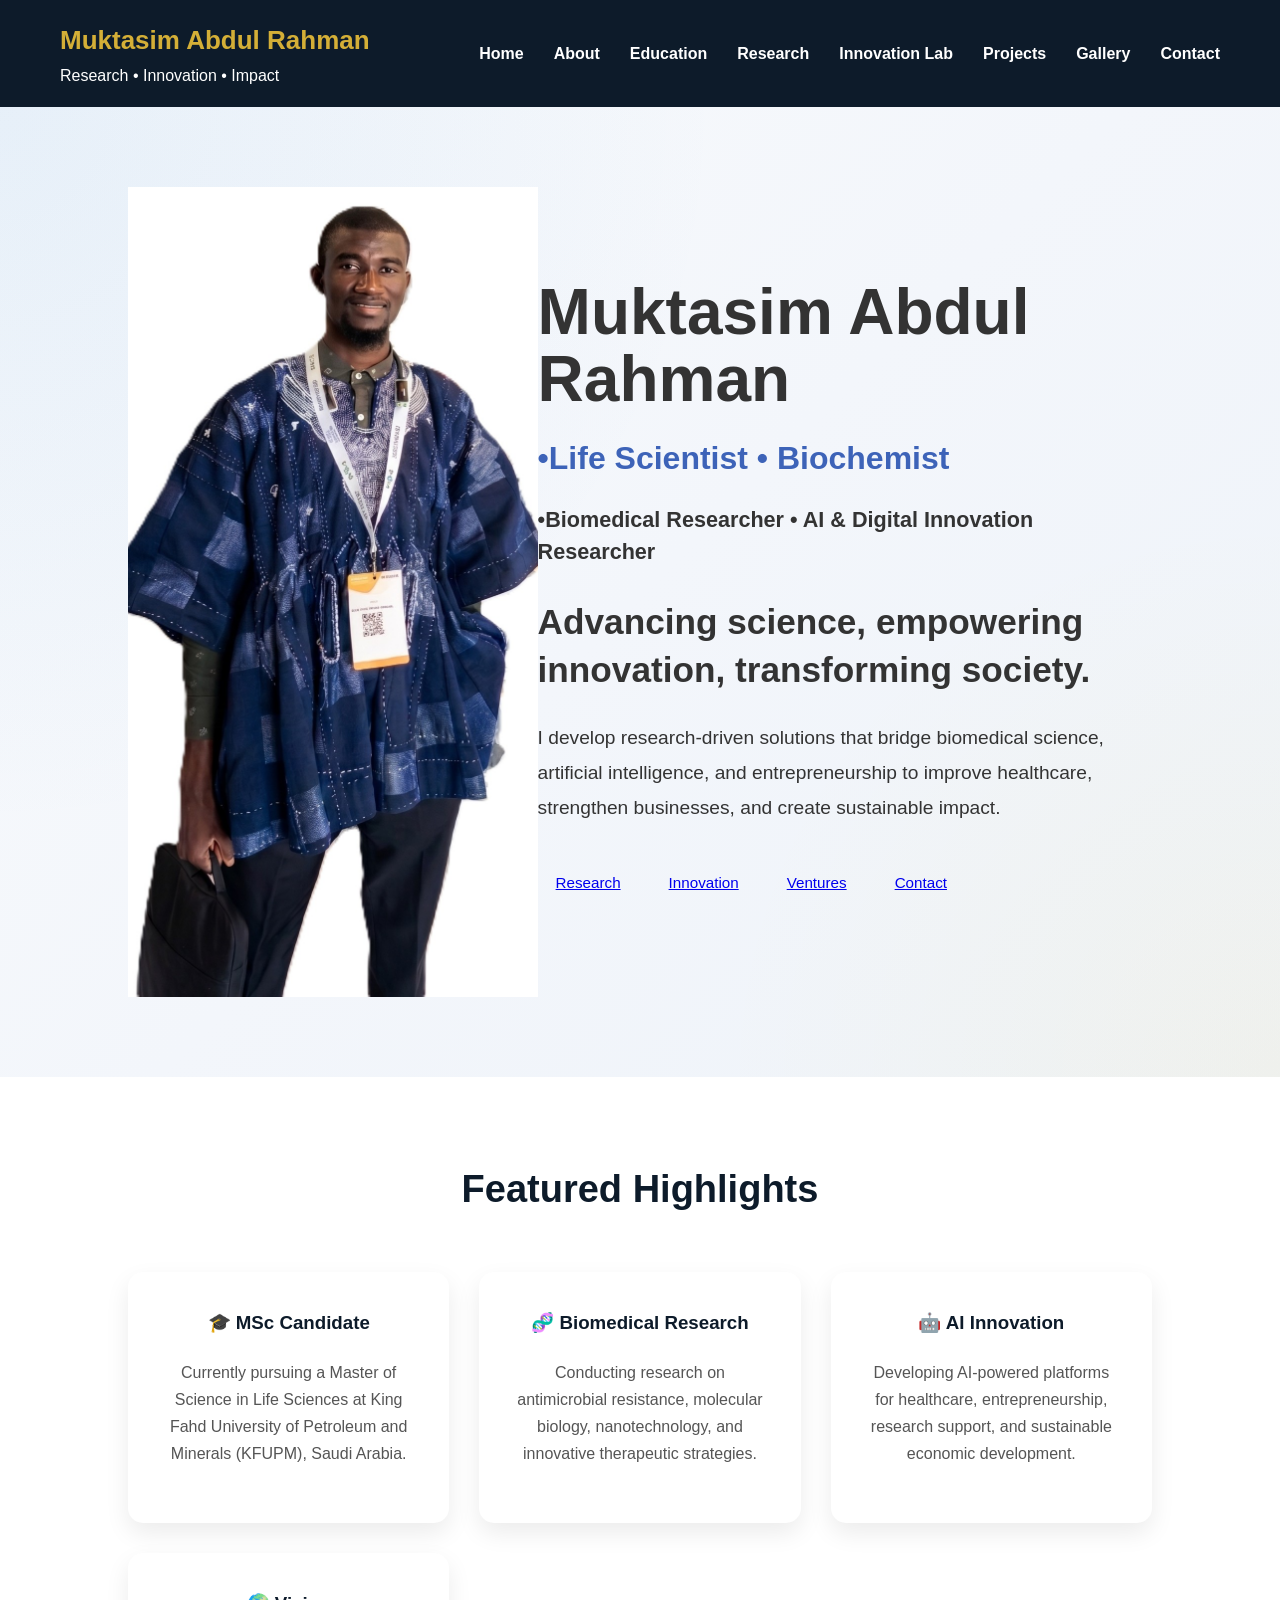
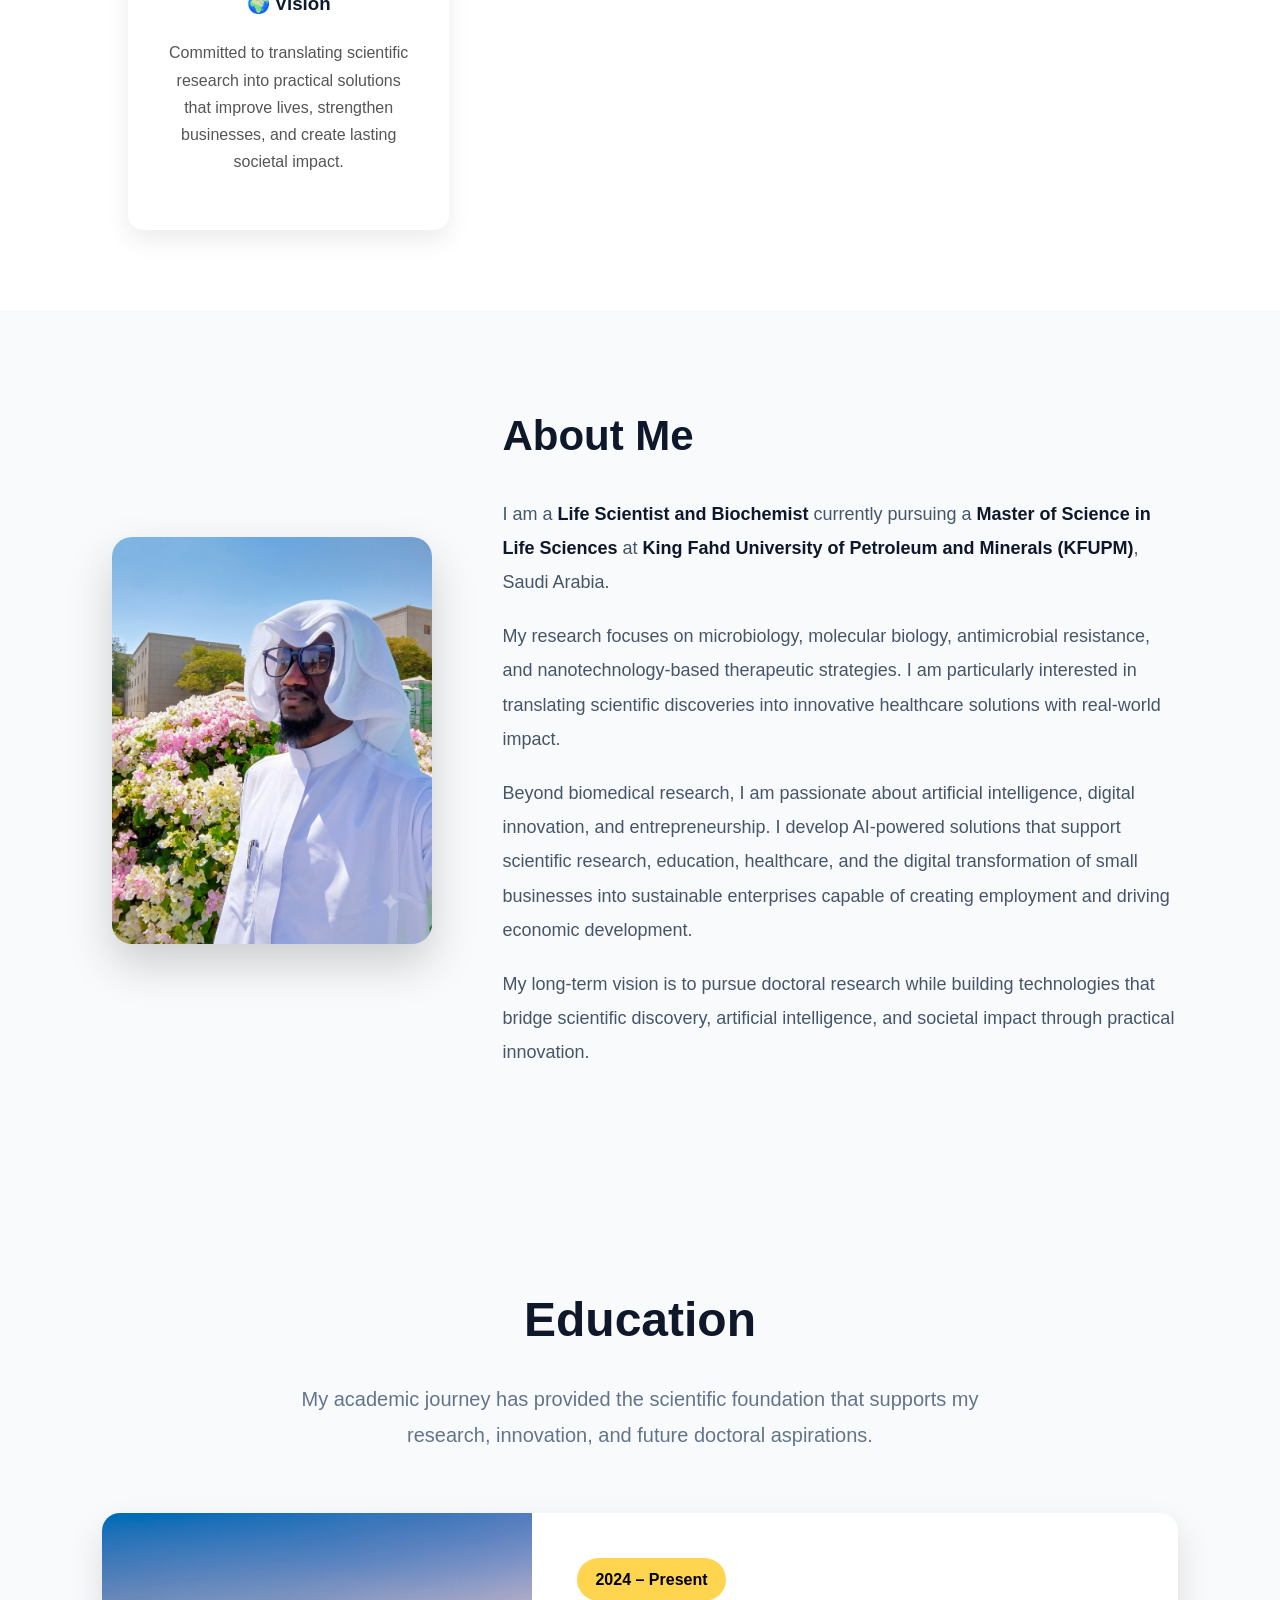
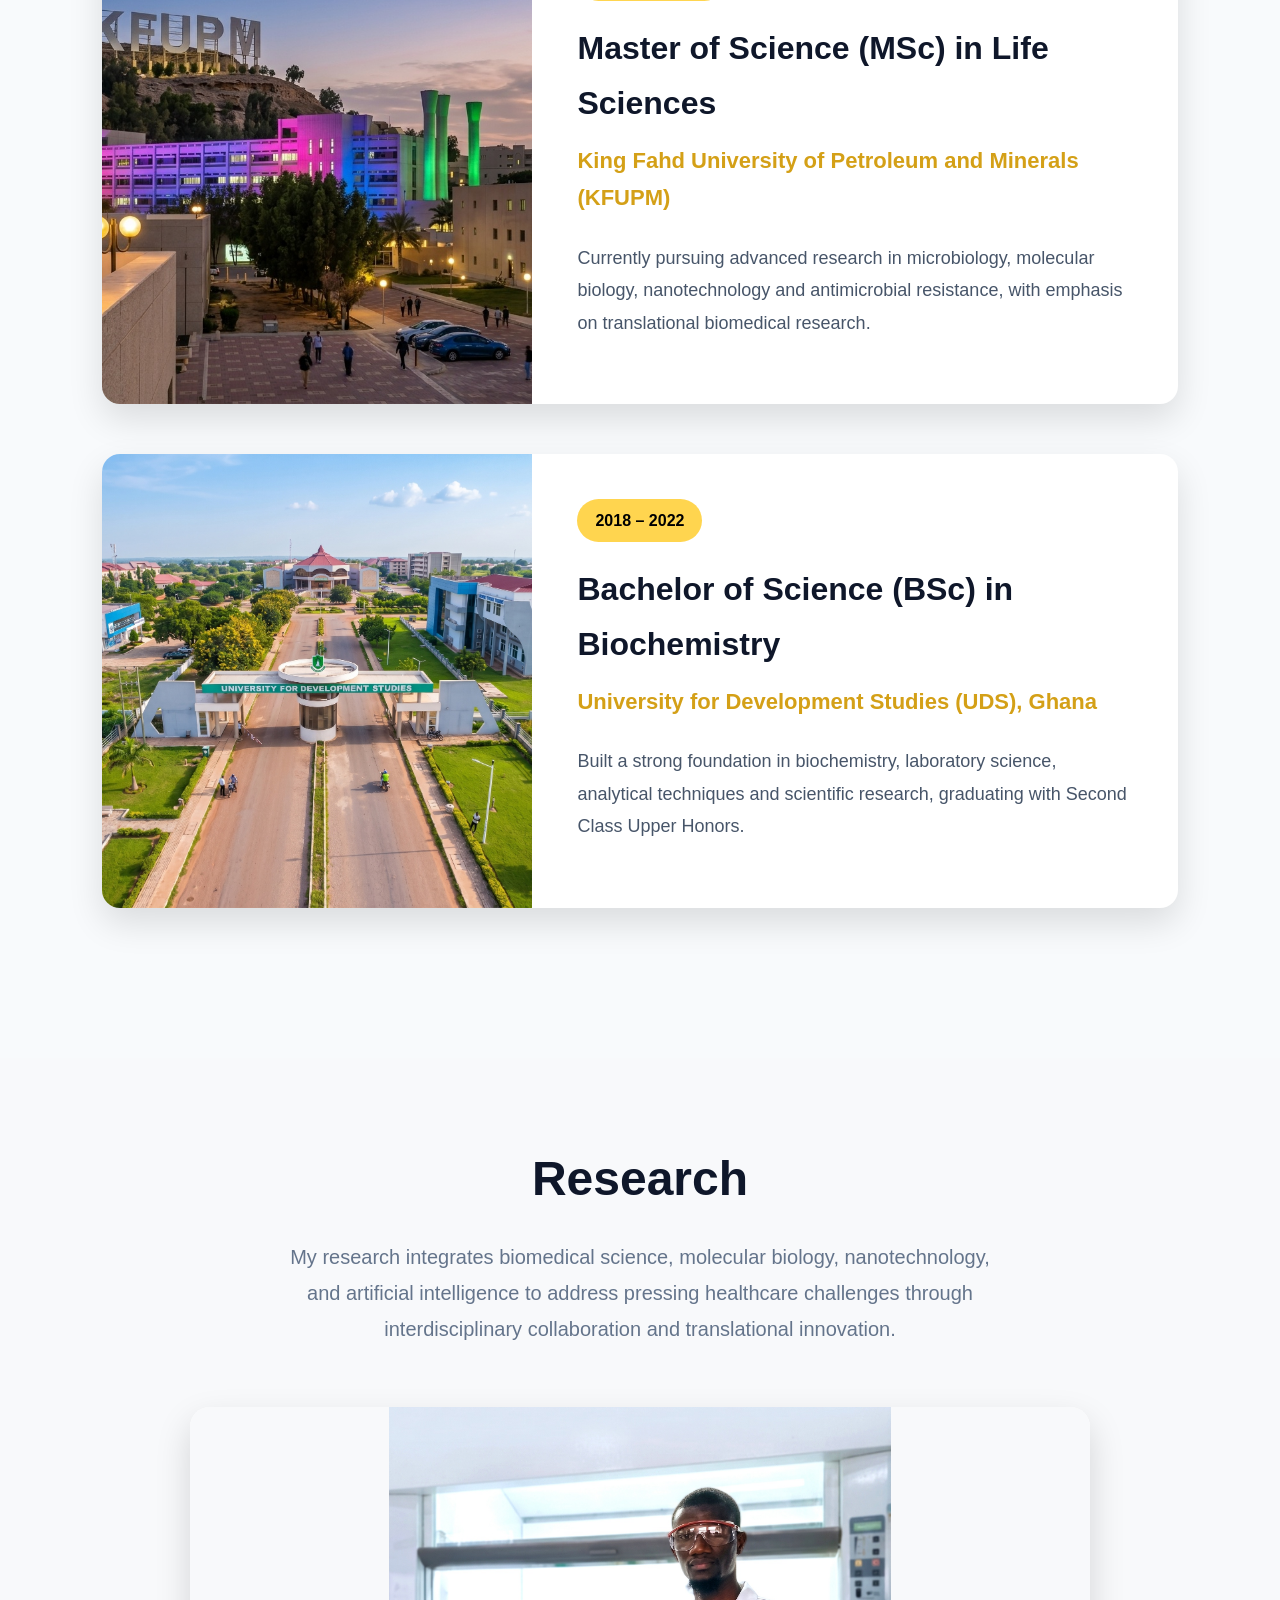
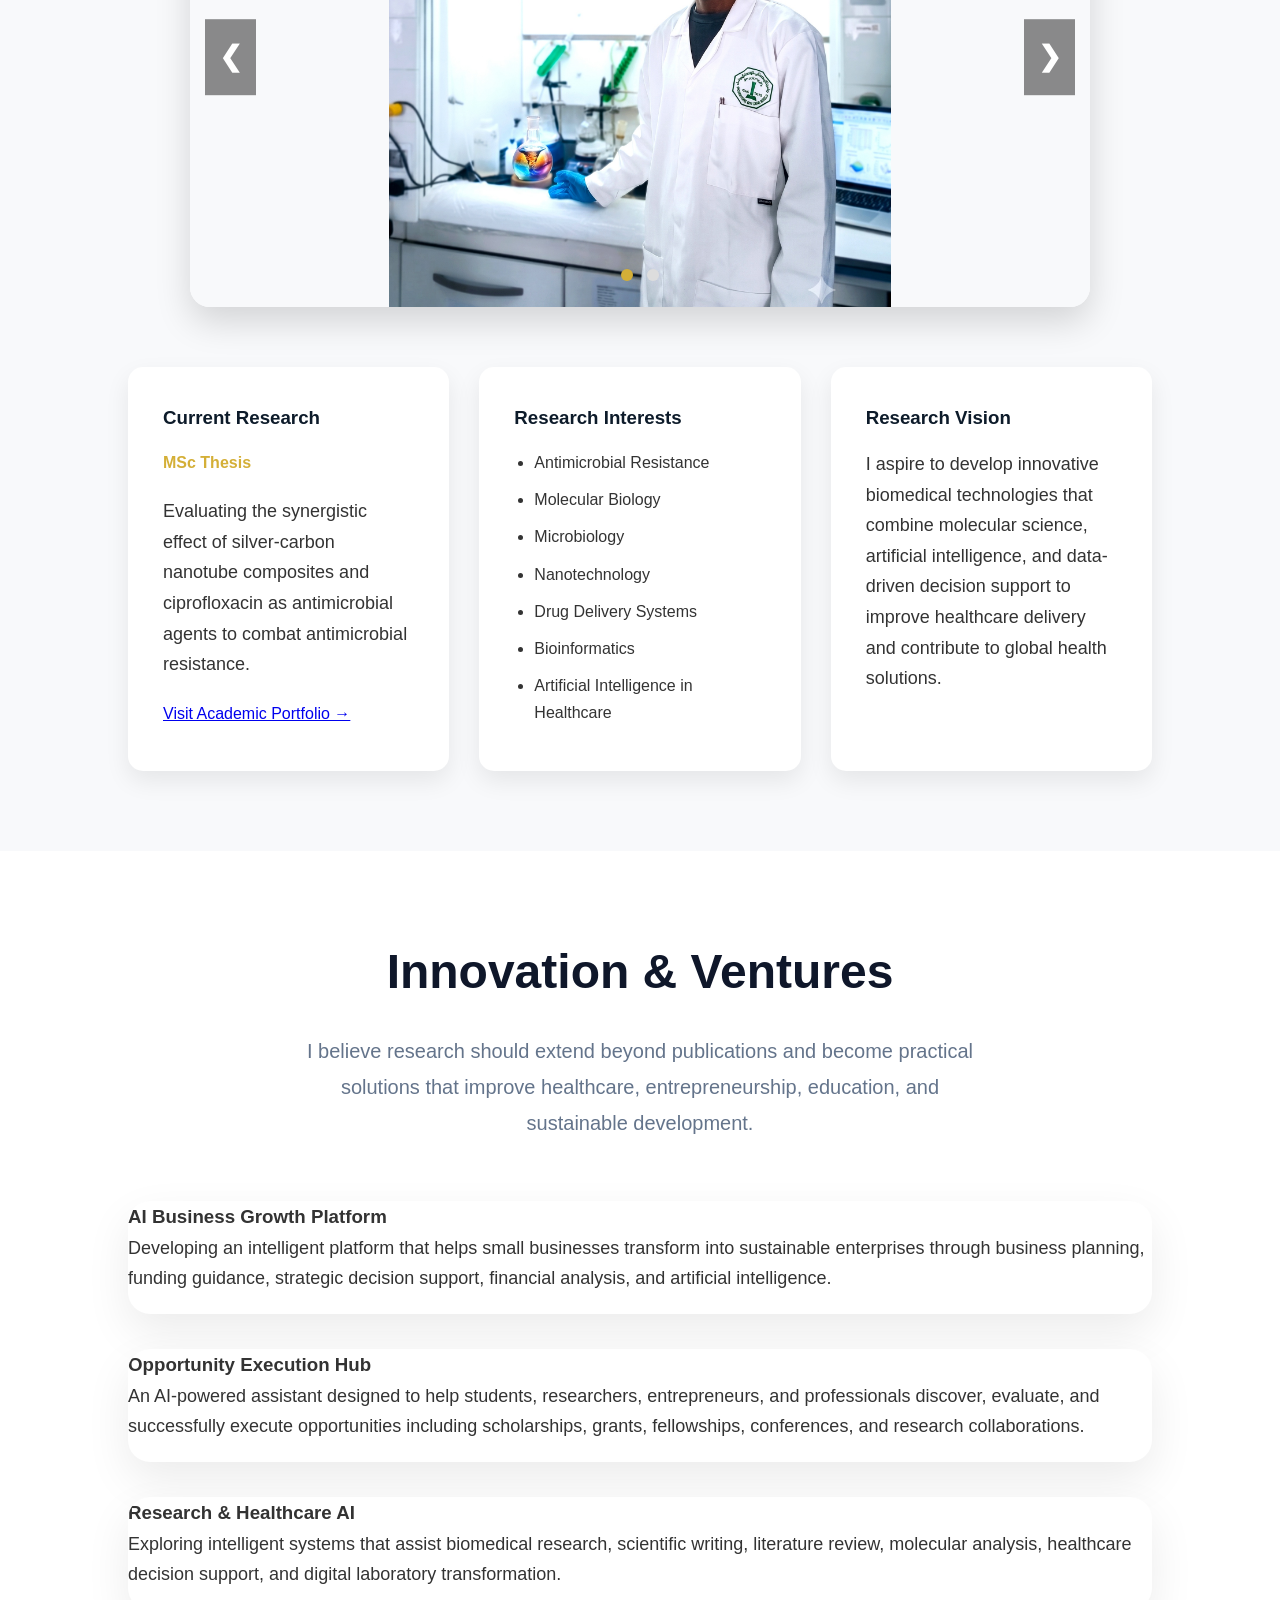
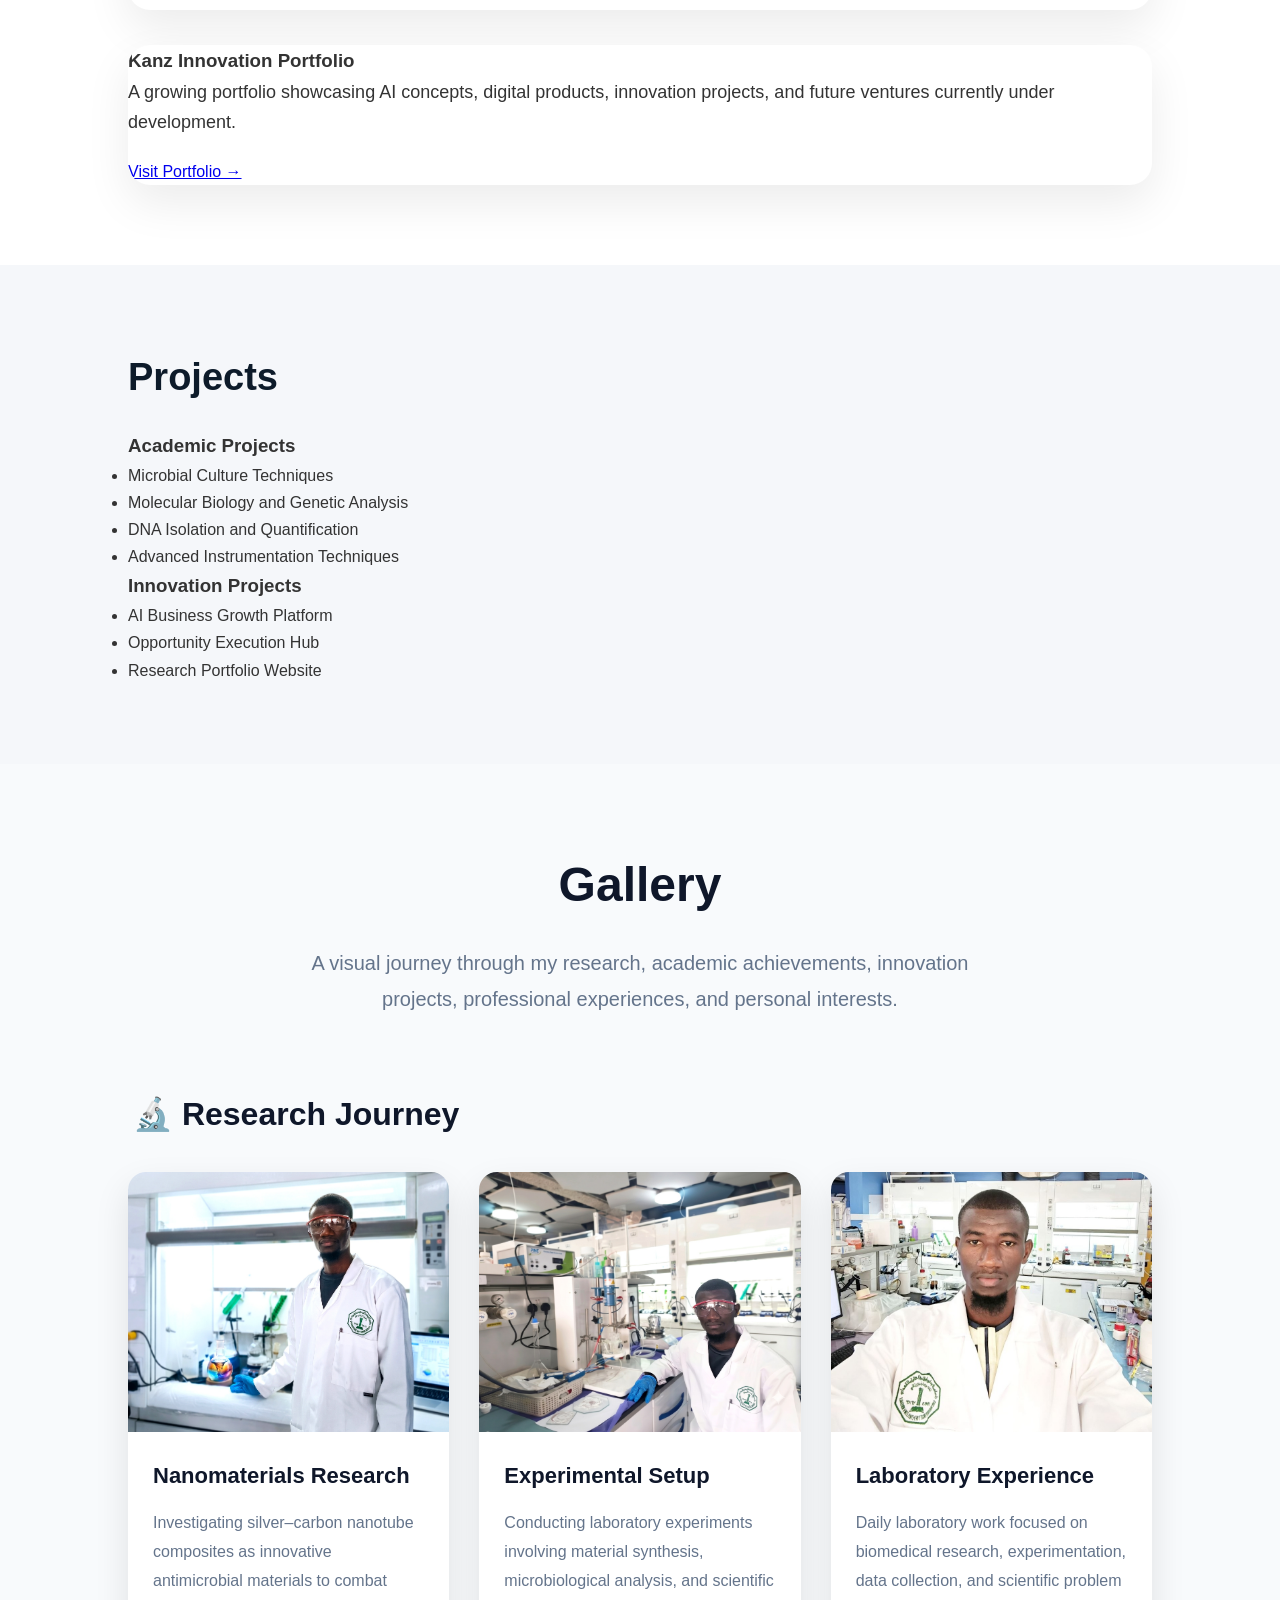
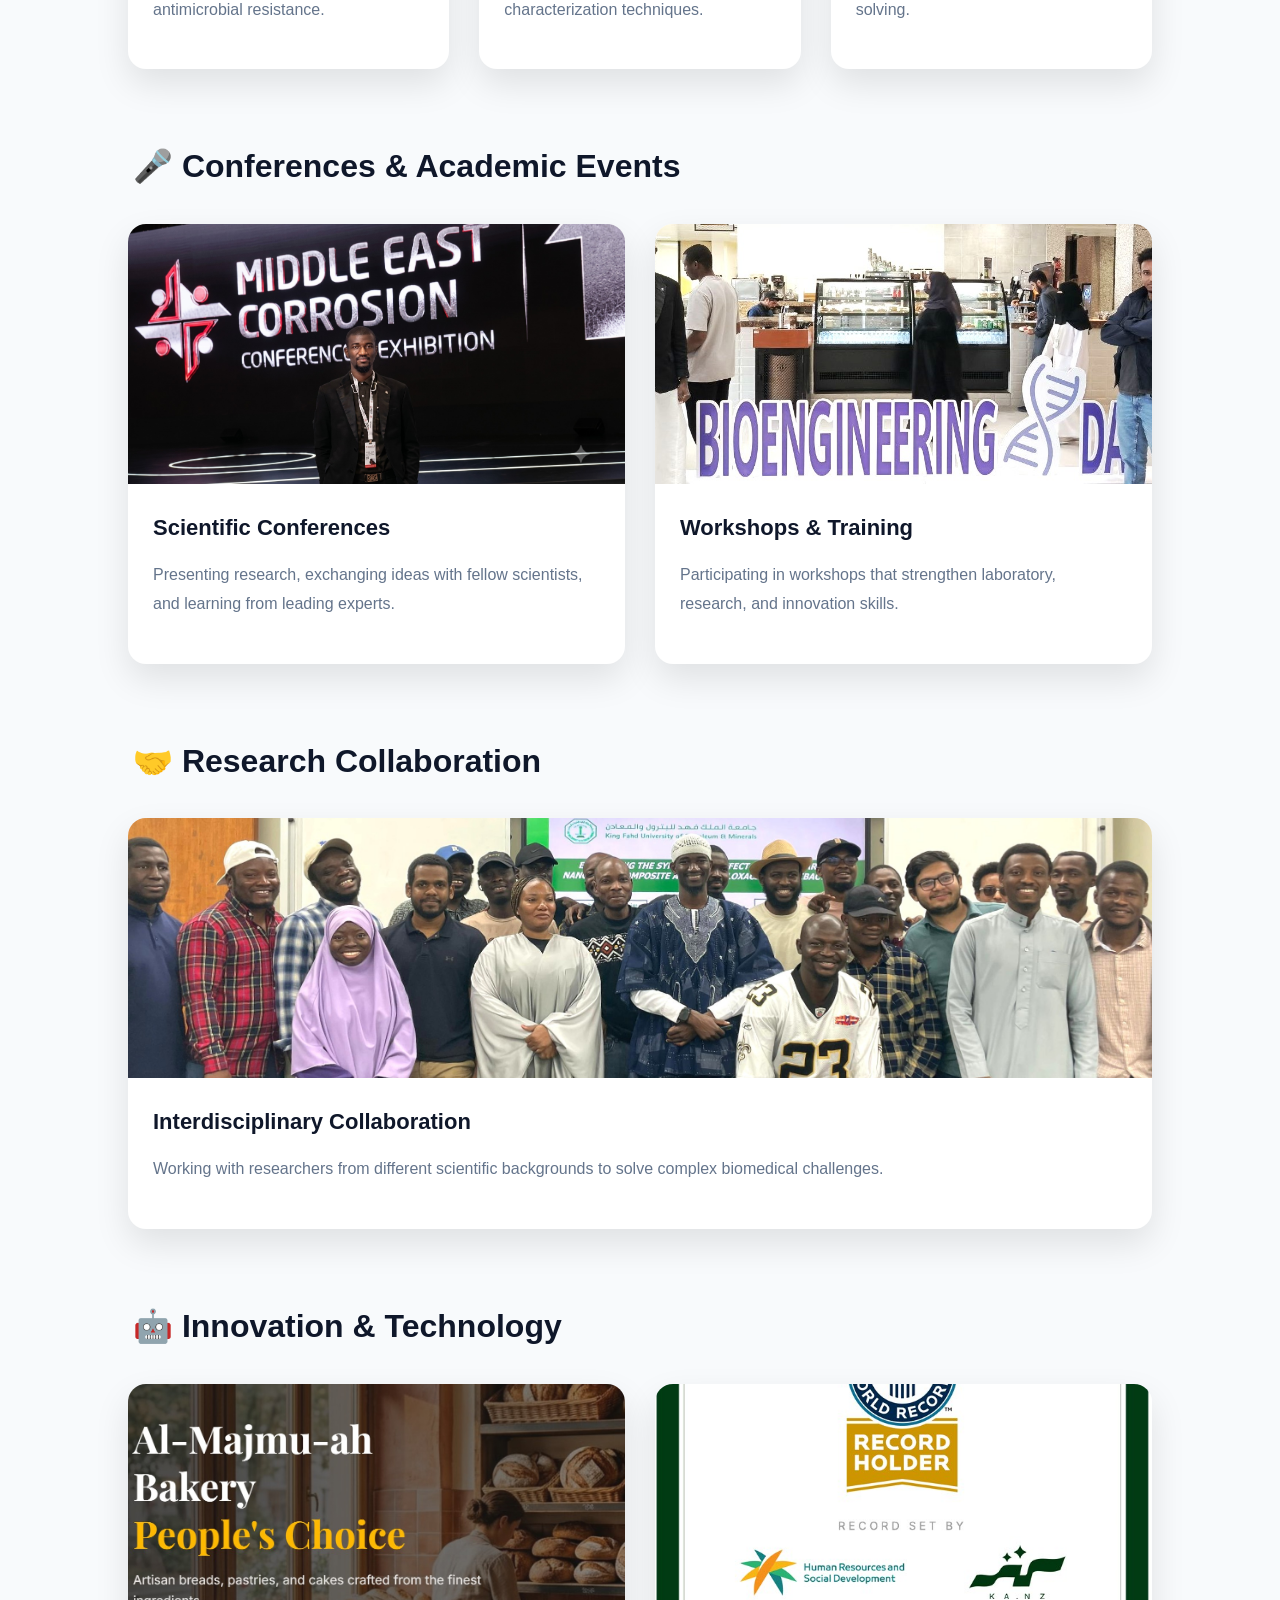
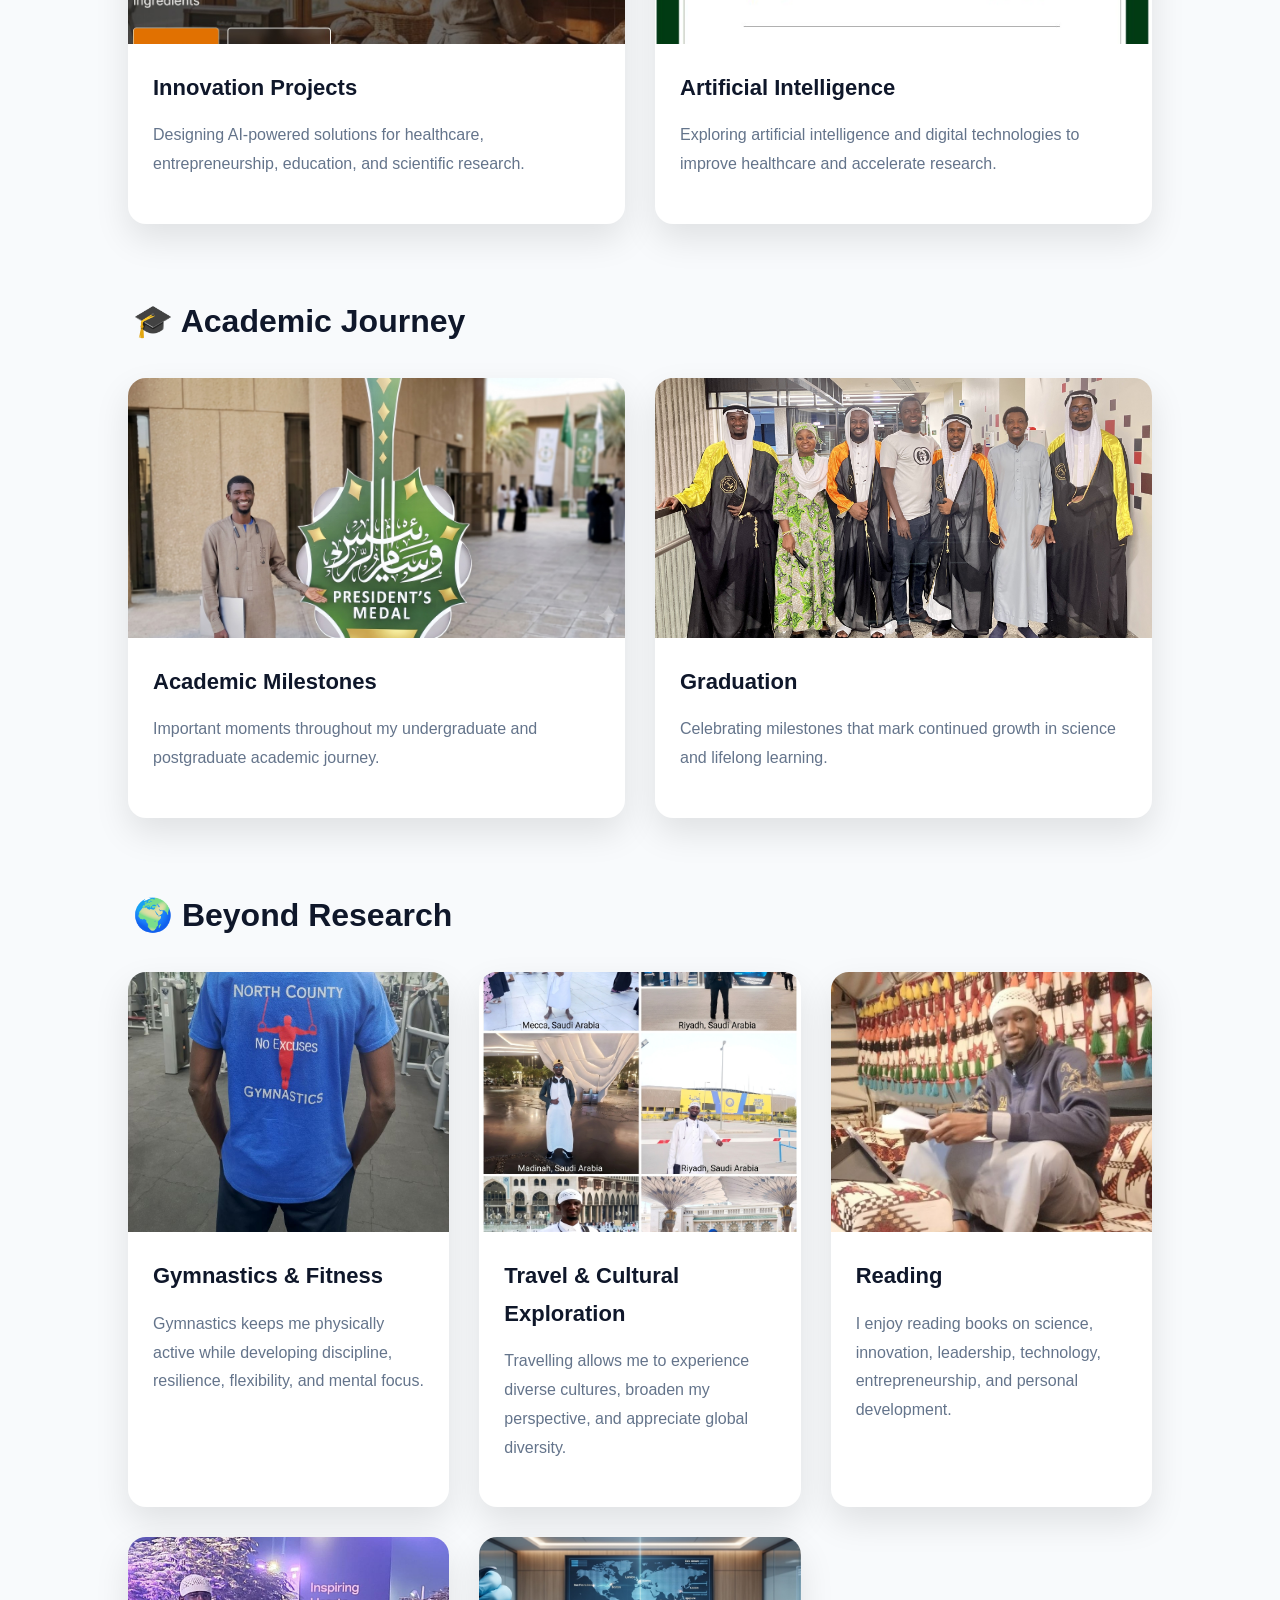
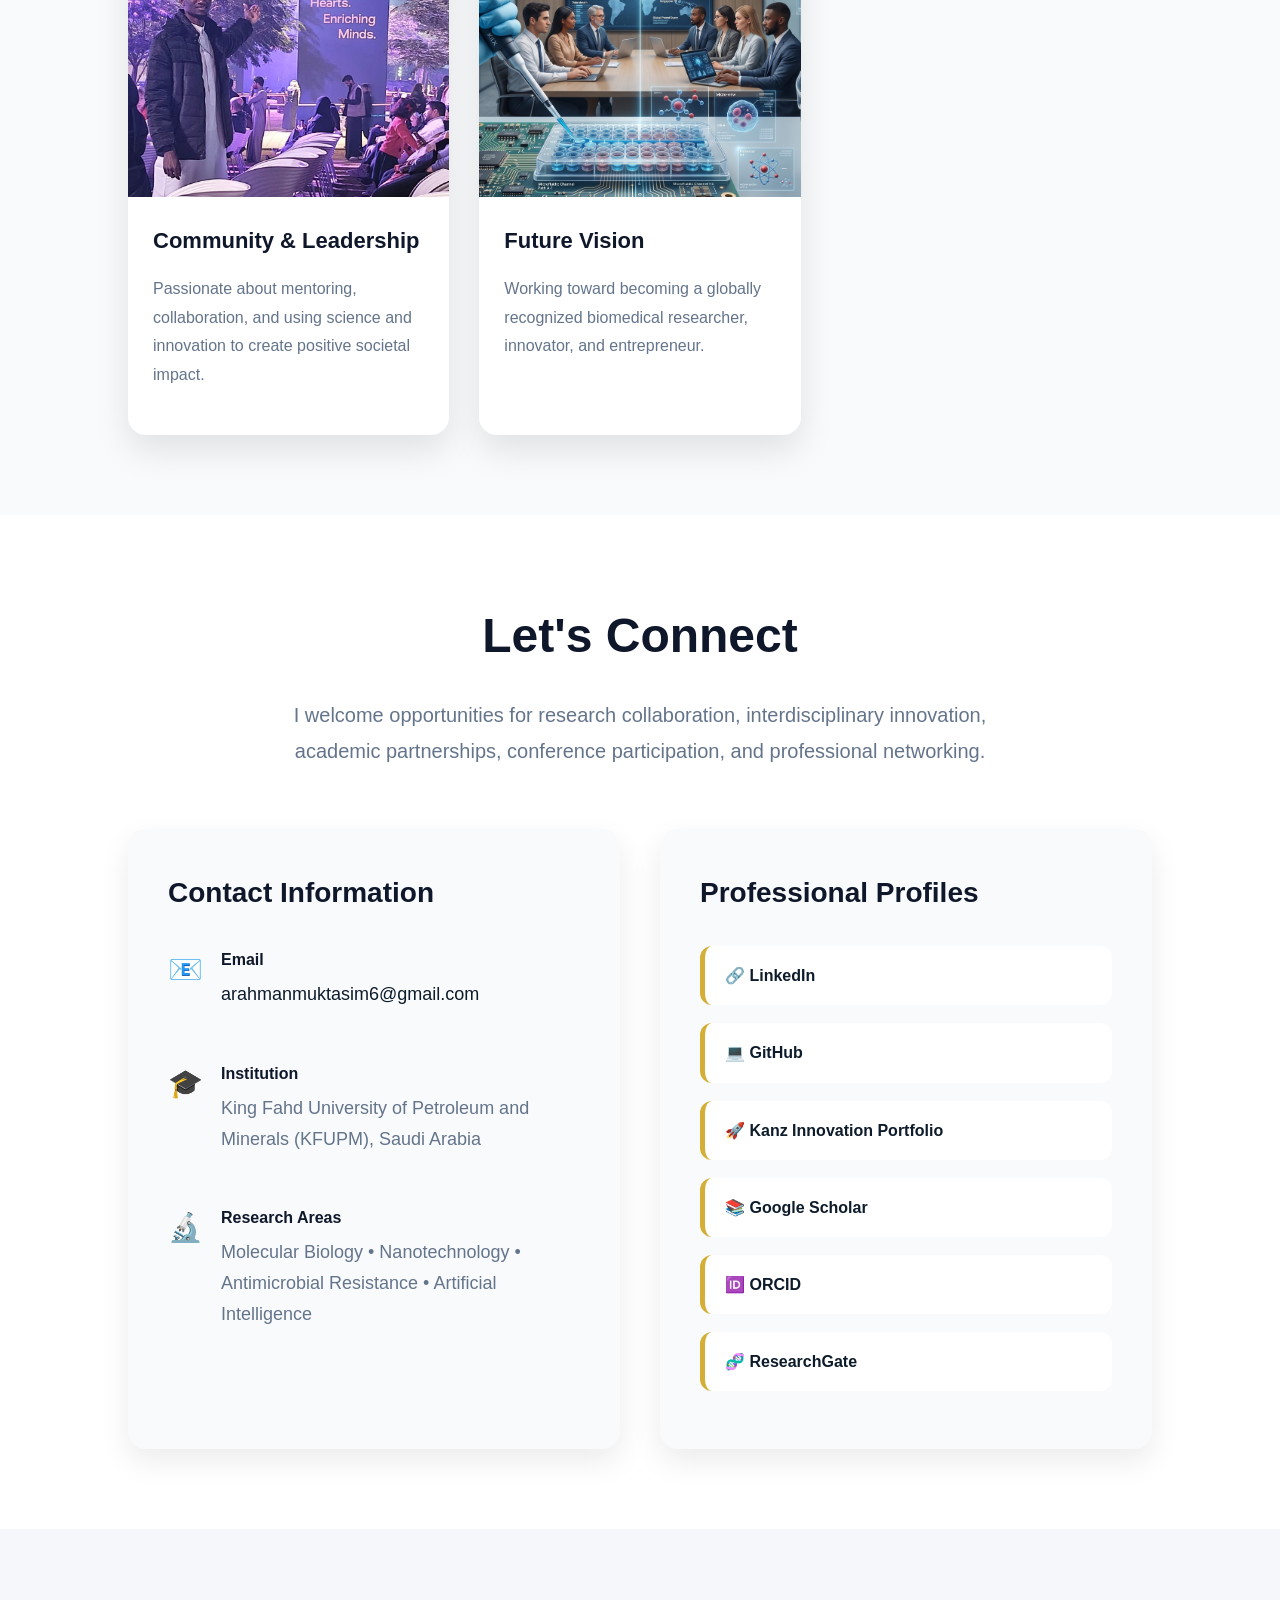
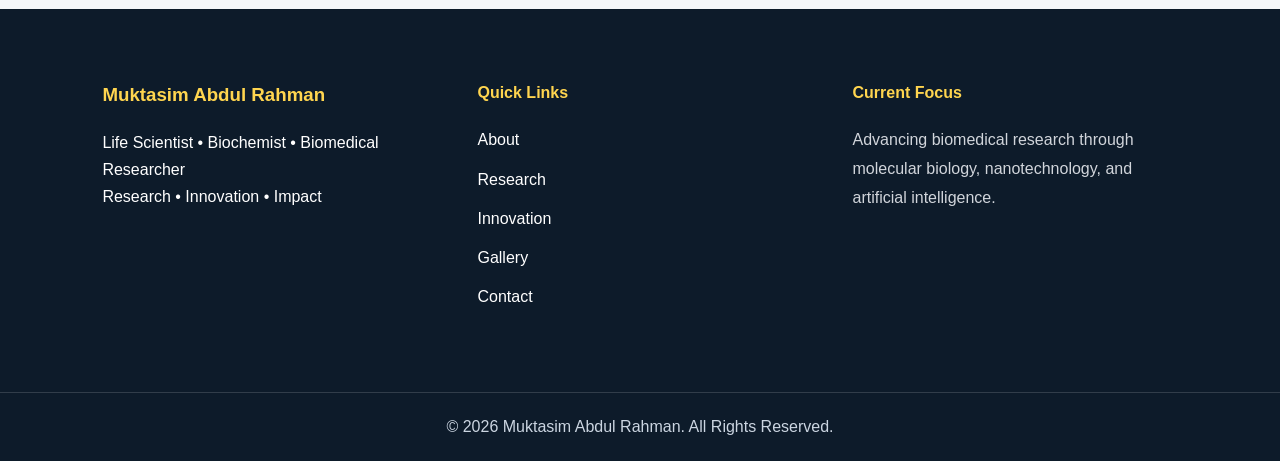
==== index.html @ 5409f475 "Initial portfolio website" ====
<!DOCTYPE html>
<html lang="en">
<head>
    <meta charset="UTF-8">
    <meta name="viewport" content="width=device-width, initial-scale=1.0">
    <title></title>
    <link rel="stylesheet" href="css/style.css">
</head>
<body>

    <header>

    <div class="brand">

        <h1>Muktasim Abdul Rahman</h1>

        <p>Research • Innovation • Impact</p>

    </div>


    <nav>

        <ul>

            <li><a href="#hero">Home</a></li>

            <li><a href="#about">About</a></li>
            
            <li><a href="#education">Education</a></li>

            <li><a href="#research">Research</a></li>

            <li><a href="#innovation">Innovation Lab</a></li>

            <li><a href="#projects">Projects</a></li>

            <li><a href="#gallery">Gallery</a></li>

            <li><a href="#contact">Contact</a></li>

        </ul>

    </nav>
    </header>

    <main>

        <section class="hero">

    <!-- LEFT -->

    <div class="hero-image">

        <img src="images/profile.jpg"
             alt="Muktasim Abdul Rahman">

    </div>


    <!-- RIGHT -->

    <div class="hero-content">

        <h1>Muktasim Abdul Rahman</h1>

        <h2>•Life Scientist • Biochemist</h2>

        <h3>
            •Biomedical Researcher • AI & Digital Innovation Researcher
        </h3>

        <p class="tagline">

            Advancing science, empowering innovation,
            transforming society.

        </p>

        <p class="intro">

            I develop research-driven solutions that bridge
            biomedical science, artificial intelligence,
            and entrepreneurship to improve healthcare,
            strengthen businesses, and create sustainable impact.

        </p>

        <div class="buttons">

            <a href="#">Research</a>

            <a href="#">Innovation</a>

            <a href="#">Ventures</a>

            <a href="#">Contact</a>

        </div>

    </div>

</section>
  
<!-- ===========================
     FEATURED ACHIEVEMENTS
=========================== -->

<section id="highlights">

    <h2>Featured Highlights</h2>

    <div class="highlight-container">

        <div class="card">

            <h3>🎓 MSc Candidate</h3>

            <p>
                Currently pursuing a Master of Science in Life Sciences
                at King Fahd University of Petroleum and Minerals (KFUPM),
                Saudi Arabia.
            </p>

        </div>

        <div class="card">

            <h3>🧬 Biomedical Research</h3>

            <p>
                Conducting research on antimicrobial resistance,
                molecular biology, nanotechnology, and innovative
                therapeutic strategies.
            </p>

        </div>

        <div class="card">

            <h3>🤖 AI Innovation</h3>

            <p>
                Developing AI-powered platforms for healthcare,
                entrepreneurship, research support, and sustainable
                economic development.
            </p>

        </div>

        <div class="card">

            <h3>🌍 Vision</h3>

            <p>
                Committed to translating scientific research into
                practical solutions that improve lives, strengthen
                businesses, and create lasting societal impact.
            </p>

        </div>

    </div>

</section>

        <section id="about" class="about-section">
    <div class="about-container">

        <div class="about-image">
            <img src="images/about.jpg"
                 alt="Muktasim Abdul Rahman">
        </div>

        <div class="about-content">

            <h2>About Me</h2>

            <p>
                I am a <strong>Life Scientist and Biochemist</strong> currently pursuing
                a <strong>Master of Science in Life Sciences</strong> at
                <strong>King Fahd University of Petroleum and Minerals (KFUPM)</strong>,
                Saudi Arabia.
            </p>

            <p>
                My research focuses on microbiology, molecular biology,
                antimicrobial resistance, and nanotechnology-based therapeutic
                strategies. I am particularly interested in translating scientific
                discoveries into innovative healthcare solutions with real-world
                impact.
            </p>

            <p>
                Beyond biomedical research, I am passionate about artificial
                intelligence, digital innovation, and entrepreneurship. I develop
                AI-powered solutions that support scientific research, education,
                healthcare, and the digital transformation of small businesses into
                sustainable enterprises capable of creating employment and driving
                economic development.
            </p>

            <p>
                My long-term vision is to pursue doctoral research while building
                technologies that bridge scientific discovery, artificial
                intelligence, and societal impact through practical innovation.
            </p>

        </div>

    </div>
</section>

        </section>
<!-- ===========================
     EDUCATION
=========================== -->
<section id="education" class="education">

    <div class="section-title">
        <h2>Education</h2>

        <p>
            My academic journey has provided the scientific foundation
            that supports my research, innovation, and future doctoral aspirations.
        </p>
    </div>


    <!-- KFUPM -->

    <div class="edu-card">

        <div class="edu-image">
            <img src="images/kfupm.jpg"
                 alt="King Fahd University of Petroleum and Minerals">
        </div>

        <div class="edu-content">

            <span class="edu-year">
                2024 – Present
            </span>

            <h3>
                Master of Science (MSc) in Life Sciences
            </h3>

            <h4>
                King Fahd University of Petroleum and Minerals (KFUPM)
            </h4>

            <p>
                Currently pursuing advanced research in microbiology,
                molecular biology, nanotechnology and antimicrobial resistance,
                with emphasis on translational biomedical research.
            </p>

        </div>

    </div>


    <!-- UDS -->

    <div class="edu-card">

        <div class="edu-image">
            <img src="images/uds.jpg"
                 alt="University for Development Studies">
        </div>

        <div class="edu-content">

            <span class="edu-year">
                2018 – 2022
            </span>

            <h3>
                Bachelor of Science (BSc) in Biochemistry
            </h3>

            <h4>
                University for Development Studies (UDS), Ghana
            </h4>

            <p>
                Built a strong foundation in biochemistry, laboratory science,
                analytical techniques and scientific research, graduating with
                Second Class Upper Honors.
            </p>

        </div>

    </div>

</section>

        <section id="research">

    <div class="section-title">

        <h2>Research</h2>

        <p>
            My research integrates biomedical science, molecular biology,
            nanotechnology, and artificial intelligence to address pressing
            healthcare challenges through interdisciplinary collaboration and
            translational innovation.
        </p>

    </div>

    <!-- Research Slideshow -->

    <div class="research-slider">

        <div class="slides fade active">

            <img src="images/research-1.jpg" alt="Research Image 1">

        </div>

        <div class="slides fade">

            <img src="images/research-2.jpg" alt="Research Image 2">

        </div>

        <div class="slides fade">

            <img src="images/research-3.jpg" alt="Research Image 3">

        </div>

        <div class="slides fade">

            <img src="images/research-4.jpg" alt="Research Image 4">

        </div>

        <!-- Add more slides here later -->

        <a class="prev">&#10094;</a>

        <a class="next">&#10095;</a>

        <div class="slider-dots">

            <span class="dot active"></span>

            <span class="dot"></span>

        </div>

    </div>


    <div class="research-grid">

        <div class="research-card">

            <h3>Current Research</h3>

            <h4>MSc Thesis</h4>

            <p>

                Evaluating the synergistic effect of silver-carbon nanotube
                composites and ciprofloxacin as antimicrobial agents to combat
                antimicrobial resistance.

            </p>
            <a href="https://bioe.kfupm.edu.sa/students/Graduate-students/current-students/current-students-details/muktasim-abdul-rahman"
               target="_blank">

                Visit Academic Portfolio →

            </a>

        </div>

        <div class="research-card">

            <h3>Research Interests</h3>

            <ul>

                <li>Antimicrobial Resistance</li>

                <li>Molecular Biology</li>

                <li>Microbiology</li>

                <li>Nanotechnology</li>

                <li>Drug Delivery Systems</li>

                <li>Bioinformatics</li>

                <li>Artificial Intelligence in Healthcare</li>

            </ul>

        </div>

        <div class="research-card">

            <h3>Research Vision</h3>

            <p>

                I aspire to develop innovative biomedical technologies that
                combine molecular science, artificial intelligence, and
                data-driven decision support to improve healthcare delivery
                and contribute to global health solutions.

            </p>

        </div>

    </div>

</section>

        <section id="innovation">
            <div class="section-title">

        <h2>Innovation & Ventures</h2>

        <p>

            I believe research should extend beyond publications and become
            practical solutions that improve healthcare, entrepreneurship,
            education, and sustainable development.

        </p>

    </div>

    <div class="innovation-grid">

        <!-- Venture 1 -->

        <div class="innovation-card">

            <h3>AI Business Growth Platform</h3>

            <p>

                Developing an intelligent platform that helps small businesses
                transform into sustainable enterprises through business
                planning, funding guidance, strategic decision support,
                financial analysis, and artificial intelligence.

            </p>

        </div>

        <!-- Venture 2 -->

        <div class="innovation-card">

            <h3>Opportunity Execution Hub</h3>

            <p>

                An AI-powered assistant designed to help students,
                researchers, entrepreneurs, and professionals discover,
                evaluate, and successfully execute opportunities including
                scholarships, grants, fellowships, conferences, and research
                collaborations.

            </p>

        </div>

        <!-- Venture 3 -->

        <div class="innovation-card">

            <h3>Research & Healthcare AI</h3>

            <p>

                Exploring intelligent systems that assist biomedical research,
                scientific writing, literature review, molecular analysis,
                healthcare decision support, and digital laboratory
                transformation.

            </p>

        </div>

        <!-- Venture 4 -->

        <div class="innovation-card">

            <h3>Kanz Innovation Portfolio</h3>

            <p>

                A growing portfolio showcasing AI concepts, digital products,
                innovation projects, and future ventures currently under
                development.

            </p>

            <a href="https://try.ka.nz/ai/muktasimabdulrahman"
               target="_blank">

                Visit Portfolio →

            </a>

        </div>

    </div>

        </section>
        <!-- PROJECTS -->

        <section id="projects">

            <h2>Projects</h2>

            <h3>Academic Projects</h3>

            <ul>

                <li>Microbial Culture Techniques</li>

                <li>Molecular Biology and Genetic Analysis</li>

                <li>DNA Isolation and Quantification</li>

                <li>Advanced Instrumentation Techniques</li>

            </ul>

            <h3>Innovation Projects</h3>

            <ul>

                <li>AI Business Growth Platform</li>

                <li>Opportunity Execution Hub</li>

                <li>Research Portfolio Website</li>

            </ul>

        </section>

<!-- ==========================================
                GALLERY
========================================== -->

<section id="gallery">

    <div class="section-title">

        <h2>Gallery</h2>

        <p>

            A visual journey through my research, academic achievements,
            innovation projects, professional experiences, and personal interests.

        </p>

    </div>

    <!-- ===========================
            RESEARCH JOURNEY
    ============================ -->

    <div class="gallery-category">

        <h3>🔬 Research Journey</h3>

        <div class="gallery-grid">

            <div class="gallery-card">

                <img src="images/research-1.jpg"
                     alt="Nanomaterials Research">

                <div class="gallery-content">

                    <h4>Nanomaterials Research</h4>

                    <p>

                        Investigating silver–carbon nanotube composites as
                        innovative antimicrobial materials to combat
                        antimicrobial resistance.

                    </p>

                </div>

            </div>


            <div class="gallery-card">

                <img src="images/research-2.jpg"
                     alt="Experimental Setup">

                <div class="gallery-content">

                    <h4>Experimental Setup</h4>

                    <p>

                        Conducting laboratory experiments involving material
                        synthesis, microbiological analysis, and scientific
                        characterization techniques.

                    </p>

                </div>

            </div>


            <div class="gallery-card">

                <img src="images/laboratory.jpg"
                     alt="Laboratory Experience">

                <div class="gallery-content">

                    <h4>Laboratory Experience</h4>

                    <p>

                        Daily laboratory work focused on biomedical research,
                        experimentation, data collection, and scientific
                        problem solving.

                    </p>

                </div>

            </div>

        </div>

    </div>


    <!-- ===========================
          CONFERENCES
    ============================ -->

    <div class="gallery-category">

        <h3>🎤 Conferences & Academic Events</h3>

        <div class="gallery-grid">

            <div class="gallery-card">

                <img src="images/conference.jpg"
                     alt="Conference">

                <div class="gallery-content">

                    <h4>Scientific Conferences</h4>

                    <p>

                        Presenting research, exchanging ideas with fellow
                        scientists, and learning from leading experts.

                    </p>

                </div>

            </div>


            <div class="gallery-card">

                <img src="images/workshop.jpg"
                     alt="Workshop">

                <div class="gallery-content">

                    <h4>Workshops & Training</h4>

                    <p>

                        Participating in workshops that strengthen laboratory,
                        research, and innovation skills.

                    </p>

                </div>

            </div>

        </div>

    </div>


    <!-- ===========================
        COLLABORATION
    ============================ -->

    <div class="gallery-category">

        <h3>🤝 Research Collaboration</h3>

        <div class="gallery-grid">

            <div class="gallery-card">

                <img src="images/collaboration.jpg"
                     alt="Research Collaboration">

                <div class="gallery-content">

                    <h4>Interdisciplinary Collaboration</h4>

                    <p>

                        Working with researchers from different scientific
                        backgrounds to solve complex biomedical challenges.

                    </p>

                </div>

            </div>

        </div>

    </div>


    <!-- ===========================
        INNOVATION
    ============================ -->

    <div class="gallery-category">

        <h3>🤖 Innovation & Technology</h3>

        <div class="gallery-grid">

            <div class="gallery-card">

                <img src="images/innovation.jpg"
                     alt="Innovation">

                <div class="gallery-content">

                    <h4>Innovation Projects</h4>

                    <p>

                        Designing AI-powered solutions for healthcare,
                        entrepreneurship, education, and scientific research.

                    </p>

                </div>

            </div>


            <div class="gallery-card">

                <img src="images/gwr.jpg"
                     alt="Technology">

                <div class="gallery-content">

                    <h4>Artificial Intelligence</h4>

                    <p>

                        Exploring artificial intelligence and digital
                        technologies to improve healthcare and accelerate
                        research.

                    </p>

                </div>

            </div>

        </div>

    </div>


    <!-- ===========================
      ACADEMIC JOURNEY
    ============================ -->

    <div class="gallery-category">

        <h3>🎓 Academic Journey</h3>

        <div class="gallery-grid">

            <div class="gallery-card">

                <img src="images/achievement.jpg"
                     alt="Academic Achievement">

                <div class="gallery-content">

                    <h4>Academic Milestones</h4>

                    <p>

                        Important moments throughout my undergraduate and
                        postgraduate academic journey.

                    </p>

                </div>

            </div>


            <div class="gallery-card">

                <img src="images/graduation.jpg"
                     alt="Graduation">

                <div class="gallery-content">

                    <h4>Graduation</h4>

                    <p>

                        Celebrating milestones that mark continued growth
                        in science and lifelong learning.

                    </p>

                </div>

            </div>

        </div>

    </div>


    <!-- ===========================
        PERSONAL INTERESTS
    ============================ -->

    <div class="gallery-category">

        <h3>🌍 Beyond Research</h3>

        <div class="gallery-grid">

            <div class="gallery-card">

                <img src="images/gymnanstics.jpg"
                     alt="Gymnastics">

                <div class="gallery-content">

                    <h4>Gymnastics & Fitness</h4>

                    <p>

                        Gymnastics keeps me physically active while developing
                        discipline, resilience, flexibility, and mental focus.

                    </p>

                </div>

            </div>


            <div class="gallery-card">

                <img src="images/travel.jpg"
                     alt="Travel">

                <div class="gallery-content">

                    <h4>Travel & Cultural Exploration</h4>

                    <p>

                        Travelling allows me to experience diverse cultures,
                        broaden my perspective, and appreciate global
                        diversity.

                    </p>

                </div>

            </div>


            <div class="gallery-card">

                <img src="images/reading.jpg"
                     alt="Reading">

                <div class="gallery-content">

                    <h4>Reading</h4>

                    <p>

                        I enjoy reading books on science, innovation,
                        leadership, technology, entrepreneurship, and
                        personal development.

                    </p>

                </div>

            </div>


            <div class="gallery-card">

                <img src="images/community.jpg"
                     alt="Community">

                <div class="gallery-content">

                    <h4>Community & Leadership</h4>

                    <p>

                        Passionate about mentoring, collaboration, and using
                        science and innovation to create positive societal
                        impact.

                    </p>

                </div>

            </div>


            <div class="gallery-card">

                <img src="images/future.jpg"
                     alt="Future Vision">

                <div class="gallery-content">

                    <h4>Future Vision</h4>

                    <p>

                        Working toward becoming a globally recognized
                        biomedical researcher, innovator, and entrepreneur.

                    </p>

                </div>

            </div>

        </div>

    </div>

</section>
        <!-- ==========================================
                CONTACT
========================================== -->

<section id="contact">

    <div class="section-title">

        <h2>Let's Connect</h2>

        <p>

            I welcome opportunities for research collaboration,
            interdisciplinary innovation, academic partnerships,
            conference participation, and professional networking.

        </p>

    </div>

    <div class="contact-container">

        <!-- Left Side -->

        <div class="contact-card">

            <h3>Contact Information</h3>

            <div class="contact-item">

                <span>📧</span>

                <div>

                    <strong>Email</strong>

                    <p>
                        <a href="mailto:arahmanmuktasim6@gmail.com">
                            arahmanmuktasim6@gmail.com
                        </a>
                    </p>

                </div>

            </div>

            <div class="contact-item">

                <span>🎓</span>

                <div>

                    <strong>Institution</strong>

                    <p>
                        King Fahd University of Petroleum and Minerals (KFUPM),
                        Saudi Arabia
                    </p>

                </div>

            </div>

            <div class="contact-item">

                <span>🔬</span>

                <div>

                    <strong>Research Areas</strong>

                    <p>

                        Molecular Biology • Nanotechnology •
                        Antimicrobial Resistance • Artificial Intelligence

                    </p>

                </div>

            </div>

        </div>

        <!-- Right Side -->

        <div class="contact-card">

            <h3>Professional Profiles</h3>

            <a href="https://www.linkedin.com/in/muktasim-abdul-rahman-7b87a3268/" target="_blank" class="contact-link">

                🔗 LinkedIn

            </a>

            <a href="https://github.com/Muktasim334" target="_blank" class="contact-link">

                💻 GitHub

            </a>

            <a href="https://try.ka.nz/ai/muktasimabdulrahman"
               target="_blank"
               class="contact-link">

                🚀 Kanz Innovation Portfolio

            </a>

            <a href="https://scholar.google.com/citations?view_op=new_profile&hl=en"
               target="_blank"
               class="contact-link">

                📚 Google Scholar

            </a>

            <a href="https://orcid.org/0009-0008-1989-9892"
               target="_blank"
               class="contact-link">

                🆔 ORCID

            </a>

            <a href="https://www.researchgate.net/profile/Muktasim-Abdul-Rahman?ev=hdr_xprf"
               target="_blank"
               class="contact-link">

                🧬 ResearchGate

            </a>

        </div>

    </div>

</section>

    </main>

    <footer>

<div class="footer-container">

<div class="footer-left">

<h3>Muktasim Abdul Rahman</h3>

<p>

Life Scientist • Biochemist • Biomedical Researcher

</p>

<p>

Research • Innovation • Impact

</p>

</div>

<div class="footer-middle">

<h4>Quick Links</h4>

<a href="#about">About</a>

<a href="#research">Research</a>

<a href="#innovation">Innovation</a>

<a href="#gallery">Gallery</a>

<a href="#contact">Contact</a>

</div>

<div class="footer-right">

<h4>Current Focus</h4>

<p>

Advancing biomedical research through molecular biology,
nanotechnology, and artificial intelligence.

</p>

</div>

</div>

<div class="footer-bottom">

<p>

© 2026 Muktasim Abdul Rahman. All Rights Reserved.

</p>

</div>

</footer>
    <script src="script.js"></script>
  
</body>
</html>
---- css/style.css ----
/* ===========================
   RESET
=========================== */

*{
    margin:0;
    padding:0;
    box-sizing:border-box;
}

/* ===========================
   BODY
=========================== */

html{
    scroll-behavior:smooth;
}

body{

    font-family:Arial, Helvetica, sans-serif;

    background:#f5f7fa;

    color:#333;

    line-height:1.7;

}

/* ===========================
   HEADER
=========================== */

header{

    position:sticky;

    top:0;

    background:#0d1b2a;

    color:white;

    display:flex;

    justify-content:space-between;

    align-items:center;

    padding:18px 60px;

    z-index:1000;

}

/* Website title */

header h1{

    font-size:26px;

    color:#d4af37;

}

/* Navigation */

nav ul{

    display:flex;

    list-style:none;

    gap:30px;

}

nav a{

    color:white;

    text-decoration:none;

    font-weight:bold;

    transition:.3s;

}

nav a:hover{

    color:#d4af37;

}
/* ===========================
   GENERAL SECTIONS
=========================== */

section{

    padding:80px 10%;

}

section h2{

    color:#0d1b2a;

    font-size:38px;

    margin-bottom:20px;

}

section p{

    margin-bottom:20px;

    font-size:18px;

}


/* ===========================
   HIGHLIGHTS
=========================== */

#highlights{

    background:white;

    text-align:center;

}

#highlights h2{

    margin-bottom:50px;

}

.highlight-container{

    display:grid;

    grid-template-columns:repeat(auto-fit,minmax(250px,1fr));

    gap:30px;

}

.card{

    background:white;

    padding:35px;

    border-radius:15px;

    box-shadow:0 10px 25px rgba(0,0,0,.08);

    transition:.3s;

}

.card:hover{

    transform:translateY(-10px);

}

.card h3{

    color:#0d1b2a;

    margin-bottom:20px;

}

.card p{

    font-size:16px;

    color:#555;

}
.hero {
    background:
        radial-gradient(circle at top left,
        rgba(25,118,210,0.08) 0%,
        transparent 45%),
        radial-gradient(circle at bottom right,
        rgba(255,193,7,0.05) 0%,
        transparent 35%),
        linear-gradient(
            135deg,
            #f8fafc 0%,
            #f3f6fb 50%,
            #eef3f9 100%
        );
}
/* ===========================
   SECTION TITLE
=========================== */

.section-title{

    text-align:center;

    margin-bottom:60px;

}

.section-title h2{

    font-size:42px;

    color:#0d1b2a;

}

.section-title p{

    max-width:700px;

    margin:20px auto;

    color:#666;

    font-size:18px;

}

/* ===========================
   EDUCATION TIMELINE
=========================== */

.timeline{

    position:relative;

    max-width:1000px;

    margin:auto;

}

.timeline::before{

    content:"";

    position:absolute;

    left:180px;

    width:4px;

    background:#d4af37;

    top:0;

    bottom:0;

}

.timeline-item{

    display:flex;

    margin-bottom:60px;

}

.timeline-year{

    width:170px;

    font-weight:bold;

    color:#0d1b2a;

    font-size:20px;

    text-align:right;

    padding-right:30px;

}

.timeline-content{

    background:white;

    padding:30px;

    border-radius:15px;

    box-shadow:0 10px 25px rgba(0,0,0,.08);

    flex:1;

}

.timeline-content h3{

    color:#0d1b2a;

    margin-bottom:10px;

}

.timeline-content h4{

    color:#d4af37;

    margin-bottom:20px;

}
/* ===========================
   RESEARCH
=========================== */

#research{

    background:#f8f9fb;

}

.research-grid{

    display:grid;

    grid-template-columns:repeat(auto-fit,minmax(320px,1fr));

    gap:30px;

}

.research-card{

    background:white;

    padding:35px;

    border-radius:15px;

    box-shadow:0 10px 25px rgba(0,0,0,.08);

    transition:.3s;

}

.research-card:hover{

    transform:translateY(-8px);

}

.research-card h3{

    color:#0d1b2a;

    margin-bottom:15px;

}

.research-card h4{

    color:#d4af37;

    margin-bottom:20px;

}

.research-card ul{

    margin-left:20px;

}

.research-card li{

    margin-bottom:10px;

}
/* ===========================
   INNOVATION
=========================== */

#innovation{

    background:white;

}

/* ===========================
   Innovation & Technology Cards
=========================== */

.innovation-grid{
    display:grid;
    grid-template-columns:repeat(auto-fit,minmax(500px,1fr));
    gap:35px;
    margin-top:40px;
}

/* Card */

.innovation-card{
    background:#fff;
    border-radius:22px;
    overflow:hidden;
    box-shadow:0 18px 45px rgba(0,0,0,.08);
    transition:.35s ease;
    display:flex;
    flex-direction:column;
}

.innovation-card:hover{
    transform:translateY(-8px);
    box-shadow:0 25px 60px rgba(0,0,0,.15);
}

/* Image */

.innovation-card img{
    width:100%;
    height:320px;
    object-fit:cover;
    object-position:center;
    display:block;
}

/* Card Body */

.innovation-content{
    padding:30px;
    flex:1;
}

/* Title */

.innovation-content h3{
    font-size:2rem;
    font-weight:700;
    color:#0d2340;
    margin-bottom:18px;
    line-height:1.25;
}

/* Description */

.innovation-content p{
    font-size:1.2rem;
    line-height:1.8;
    color:#5d6b82;
    margin-bottom:0;
}

/* Remove any text overlay from images */

.image-overlay{
    display:none;
}

/* Mobile */

@media (max-width:768px){

    .innovation-grid{
        grid-template-columns:1fr;
    }

    .innovation-card img{
        height:240px;
    }

    .innovation-content{
        padding:24px;
    }

    .innovation-content h3{
        font-size:1.6rem;
    }

    .innovation-content p{
        font-size:1.05rem;
    }

}
.about-section{
    padding:90px 8%;
    background:#f8fafc;
}

.about-container{
    max-width:1200px;
    margin:auto;
    display:grid;
    grid-template-columns:340px 1fr;
    gap:60px;
    align-items:center;
}

.about-image{
    text-align:center;
}

.about-image img{
    width:100%;
    max-width:320px;
    border-radius:20px;
    object-fit:cover;
    box-shadow:0 20px 45px rgba(0,0,0,.18);
    transition:.4s;
}

.about-image img:hover{
    transform:translateY(-8px);
}

.about-content h2{
    font-size:42px;
    margin-bottom:25px;
    color:#0f172a;
}

.about-content p{
    font-size:18px;
    line-height:1.9;
    color:#475569;
    margin-bottom:20px;
}

.about-content strong{
    color:#0f172a;
}

@media(max-width:900px){

.about-container{
    grid-template-columns:1fr;
    text-align:center;
}

.about-image{
    margin-bottom:20px;
}

.about-content h2{
    font-size:34px;
}

}
.education{

    padding:100px 8%;
    background:#f8fafc;

}

.section-title{

    text-align:center;
    margin-bottom:60px;

}

.section-title h2{

    font-size:48px;
    margin-bottom:20px;
    color:#0f172a;

}

.section-title p{

    font-size:20px;
    color:#64748b;
    max-width:700px;
    margin:auto;
    line-height:1.8;

}

.edu-card{

    display:grid;
    grid-template-columns:40% 60%;

    background:#fff;

    margin-bottom:50px;

    border-radius:18px;

    overflow:hidden;

    box-shadow:0 15px 35px rgba(0,0,0,.12);

    transition:.35s;

}

.edu-card:hover{

    transform:translateY(-8px);

}

.edu-image{

    overflow:hidden;

}

.edu-image img{

    width:100%;
    height:100%;
    object-fit:cover;
    display:block;

}

.edu-content{

    padding:45px;

}

.edu-year{

    display:inline-block;

    background:#FFD54F;

    color:#000;

    padding:8px 18px;

    border-radius:30px;

    font-weight:600;

    margin-bottom:20px;

}

.edu-content h3{

    font-size:32px;

    margin-bottom:12px;

    color:#0f172a;

}

.edu-content h4{

    color:#D4A017;

    margin-bottom:25px;

    font-size:22px;

}

.edu-content p{

    font-size:18px;

    line-height:1.8;

    color:#475569;

}

@media(max-width:900px){

.edu-card{

grid-template-columns:1fr;

}

.edu-image{

height:280px;

}

.edu-content{

padding:30px;

}

.section-title h2{

font-size:38px;

}

.edu-content h3{

font-size:26px;

}

}
/* ===================================
   RESEARCH IMAGE SLIDER
===================================*/

.research-slider{
    position: relative;
    max-width: 900px;
    width: 100%;
    margin: 40px auto 60px;
    border-radius: 20px;
    overflow: hidden;
    box-shadow: 0 15px 35px rgba(0,0,0,.15);
    background: #fff;
}

.slides{

    display:none;

    width:100%;

}

.slides.active{

    display:block;

}

.slides img{
    width:100%;
    height:500px;
    object-fit:contain;
    display:block;
    background:#f8f9fb;
}

.slides img:hover{

    transform:scale(1.02);

}

.fade{

    animation:fadeEffect 1s;

}

@keyframes fadeEffect{

    from{

        opacity:.3;

    }

    to{

        opacity:1;

    }

}

.prev,
.next{

    position:absolute;

    top:50%;

    transform:translateY(-50%);

    font-size:28px;

    font-weight:bold;

    padding:14px;

    cursor:pointer;

    color:white;

    background:rgba(0,0,0,.45);

    user-select:none;

    transition:.3s;

}

.prev{

    left:15px;

}

.next{

    right:15px;

}

.prev:hover,
.next:hover{

    background:#d4af37;

}

.slider-dots{

    position:absolute;

    bottom:18px;

    width:100%;

    text-align:center;

}

.dot{

    display:inline-block;

    width:12px;

    height:12px;

    margin:0 5px;

    border-radius:50%;

    background:#ddd;

    cursor:pointer;

}

.dot.active{

    background:#d4af37;

}

@media(max-width:768px){

.slides img{

height:320px;

}

}
/*====================================
            GALLERY
====================================*/

#gallery{

    background:#f8fafc;

}

.gallery-category{

    margin-top:70px;

}

.gallery-category h3{

    font-size:32px;

    color:#0f172a;

    margin-bottom:30px;

    padding-left:5px;

}

.gallery-grid{

    display:grid;

    grid-template-columns:repeat(auto-fit,minmax(320px,1fr));

    gap:30px;

}

.gallery-card{

    background:#fff;

    border-radius:18px;

    overflow:hidden;

    box-shadow:0 15px 35px rgba(0,0,0,.10);

    transition:.35s;

}

.gallery-card:hover{

    transform:translateY(-8px);

}

.gallery-card img{

    width:100%;

    height:260px;

    object-fit:cover;

    display:block;

    transition:.5s;

}

.gallery-card:hover img{

    transform:scale(1.05);

}

.gallery-content{

    padding:25px;

}

.gallery-content h4{

    color:#0f172a;

    margin-bottom:15px;

    font-size:22px;

}

.gallery-content p{

    color:#64748b;

    font-size:16px;

    line-height:1.8;

}

@media(max-width:768px){

.gallery-category h3{

    font-size:26px;

}

.gallery-card img{

    height:220px;

}
}

/*====================================
            CONTACT
====================================*/

#contact{

    background:#ffffff;

}

.contact-container{

    display:grid;

    grid-template-columns:repeat(auto-fit,minmax(420px,1fr));

    gap:40px;

    margin-top:50px;

}

.contact-card{

    background:#f8fafc;

    padding:40px;

    border-radius:18px;

    box-shadow:0 12px 30px rgba(0,0,0,.08);

}

.contact-card h3{

    color:#0f172a;

    margin-bottom:30px;

    font-size:28px;

}

.contact-item{

    display:flex;

    gap:18px;

    margin-bottom:30px;

}

.contact-item span{

    font-size:28px;

}

.contact-item strong{

    color:#0f172a;

}

.contact-item p{

    margin-top:6px;

    color:#64748b;

}

.contact-item a{

    color:#0d1b2a;

    text-decoration:none;

}

.contact-link{

    display:block;

    padding:16px 20px;

    margin-bottom:18px;

    background:white;

    border-radius:12px;

    text-decoration:none;

    color:#0d1b2a;

    font-weight:600;

    transition:.3s;

    border-left:5px solid #d4af37;

}

.contact-link:hover{

    background:#d4af37;

    color:white;

    transform:translateX(8px);

}
/*====================================
            FOOTER
====================================*/

footer{

    background:#0d1b2a;

    color:white;

    margin-top:80px;

}

.footer-container{

    max-width:1300px;

    margin:auto;

    padding:70px 8%;

    display:grid;

    grid-template-columns:repeat(auto-fit,minmax(250px,1fr));

    gap:50px;

}

.footer-left h3{

    color:#FFD54F;

    margin-bottom:18px;

}

.footer-middle h4,
.footer-right h4{

    color:#FFD54F;

    margin-bottom:20px;

}

.footer-middle a{

    display:block;

    margin-bottom:12px;

    color:white;

    text-decoration:none;

    transition:.3s;

}

.footer-middle a:hover{

    color:#FFD54F;

}

.footer-right p{

    color:#d1d5db;

    line-height:1.8;

}

.footer-bottom{

    text-align:center;

    border-top:1px solid rgba(255,255,255,.15);

    padding:20px;

    color:#cbd5e1;

}
/* HERO */

.hero{
    display:flex;
    align-items:center;
    min-height:calc(100vh - 90px);   /* Navbar height */
    width:100%;
}

/* LEFT SIDE */
.hero-image{
    flex:0 0 40%;
    height:calc(100vh - 90px);
    overflow:hidden;
    display:flex;
    align-items:flex-end;
    justify-content:center;
}

.hero-image img{
    height:100%;
    width:auto;
    display:block;
}

/* RIGHT SIDE */
.hero-content h1{
    font-size:4rem;      /* was 5rem */
    line-height:1.05;
    margin-bottom:18px;
    font-weight:800;
}

.hero-content h2{
    font-size:2rem;      /* was 2.5rem */
    margin-bottom:18px;
    color:#3d63b8;
}

.hero-content h3{
    font-size:1.35rem;   /* was 2rem */
    line-height:1.5;
    margin-bottom:30px;
    font-weight:600;
}

.tagline{
    font-size:2.2rem;    /* was 3rem */
    line-height:1.35;
    margin-bottom:28px;
    font-weight:600;
}

.intro{
    font-size:1.2rem;    /* was 1.6rem */
    line-height:1.8;
    margin-bottom:35px;
}

/* BUTTONS */

.buttons{
    display:flex;
    flex-wrap:nowrap;
    gap:12px;
    margin-top:10px;
}

.buttons a{
    padding:10px 18px;
    font-size:0.95rem;
    white-space:nowrap;
}

/* MOBILE */

@media(max-width:992px){

.hero{

    flex-direction:column;

    height:auto;

}

.hero-image{

    width:100%;

    height:500px;

}

.hero-content{

    width:100%;

    padding:50px 30px;

}

.hero-content h1{

    font-size:42px;

}

.hero-content h2{

    font-size:24px;

}

.hero-content h3{

    font-size:18px;

}

.tagline{

    font-size:22px;

}

.intro{

    font-size:18px;

}

}
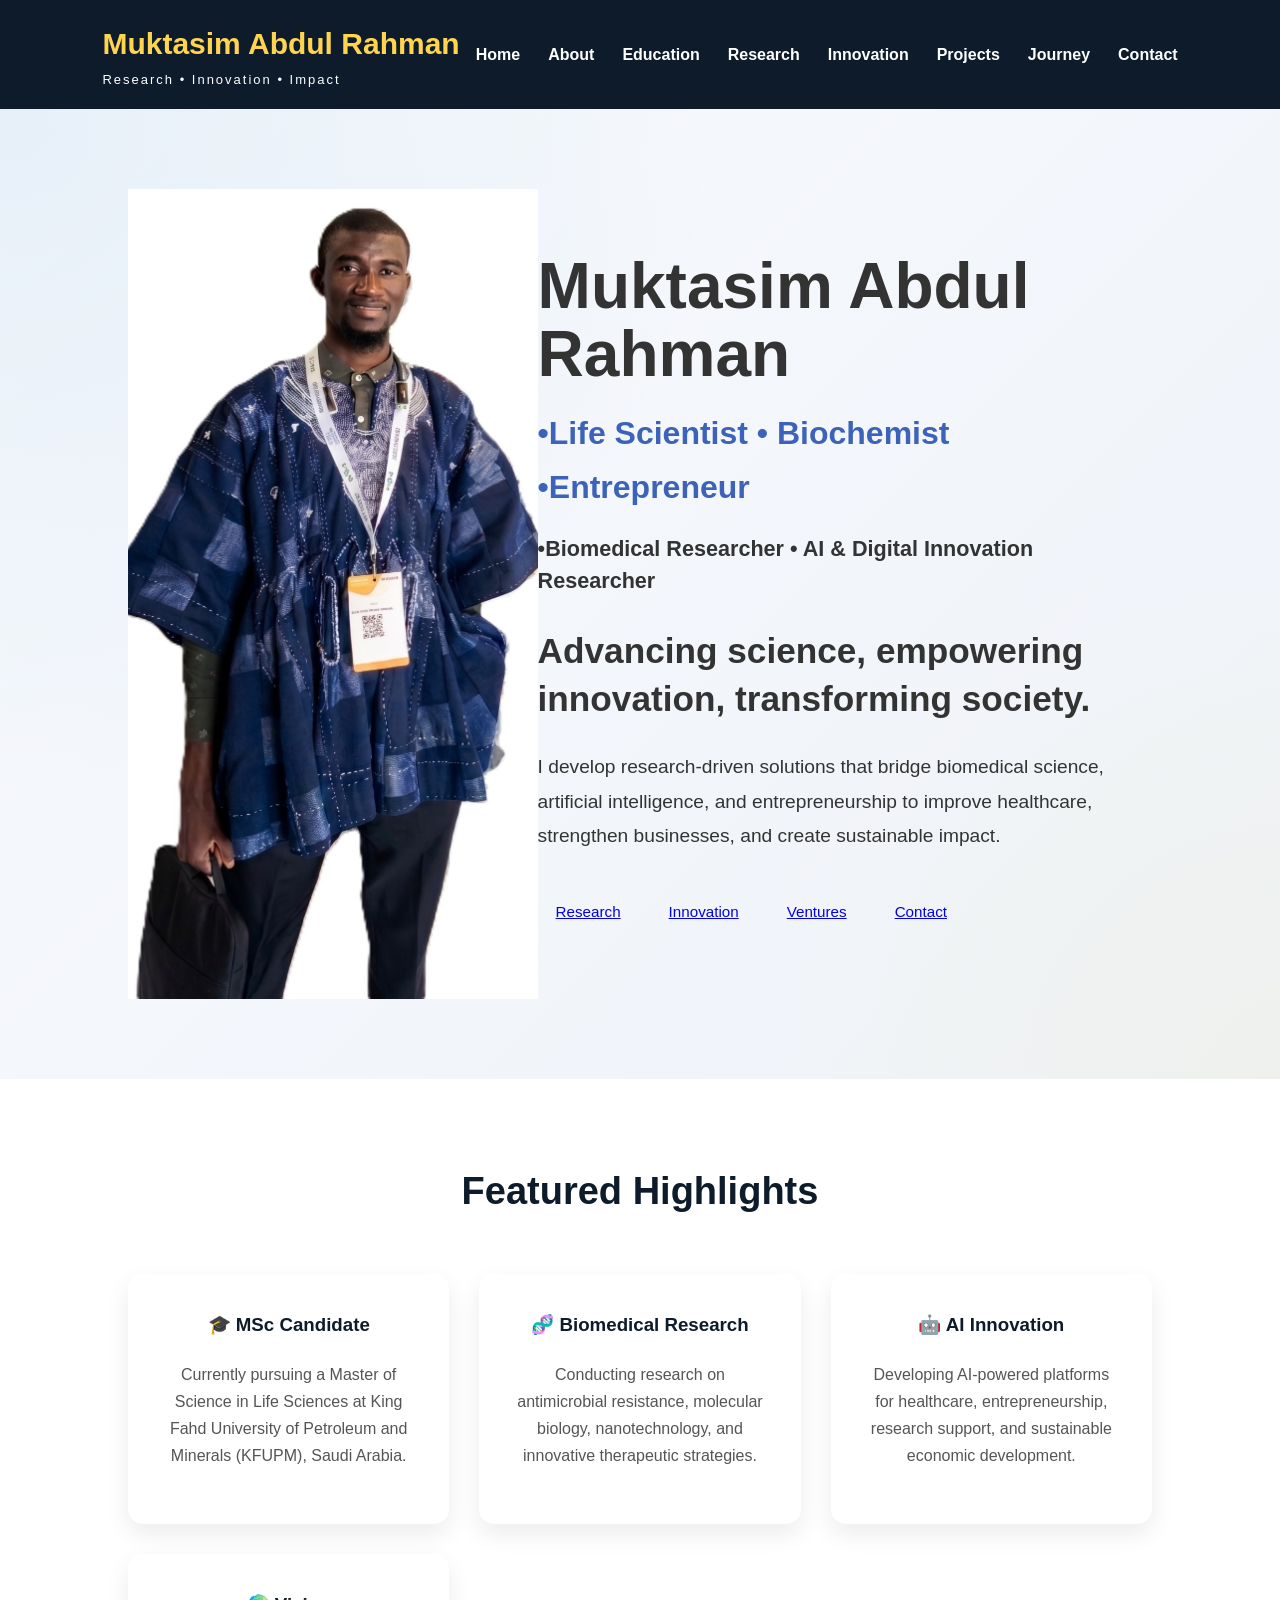
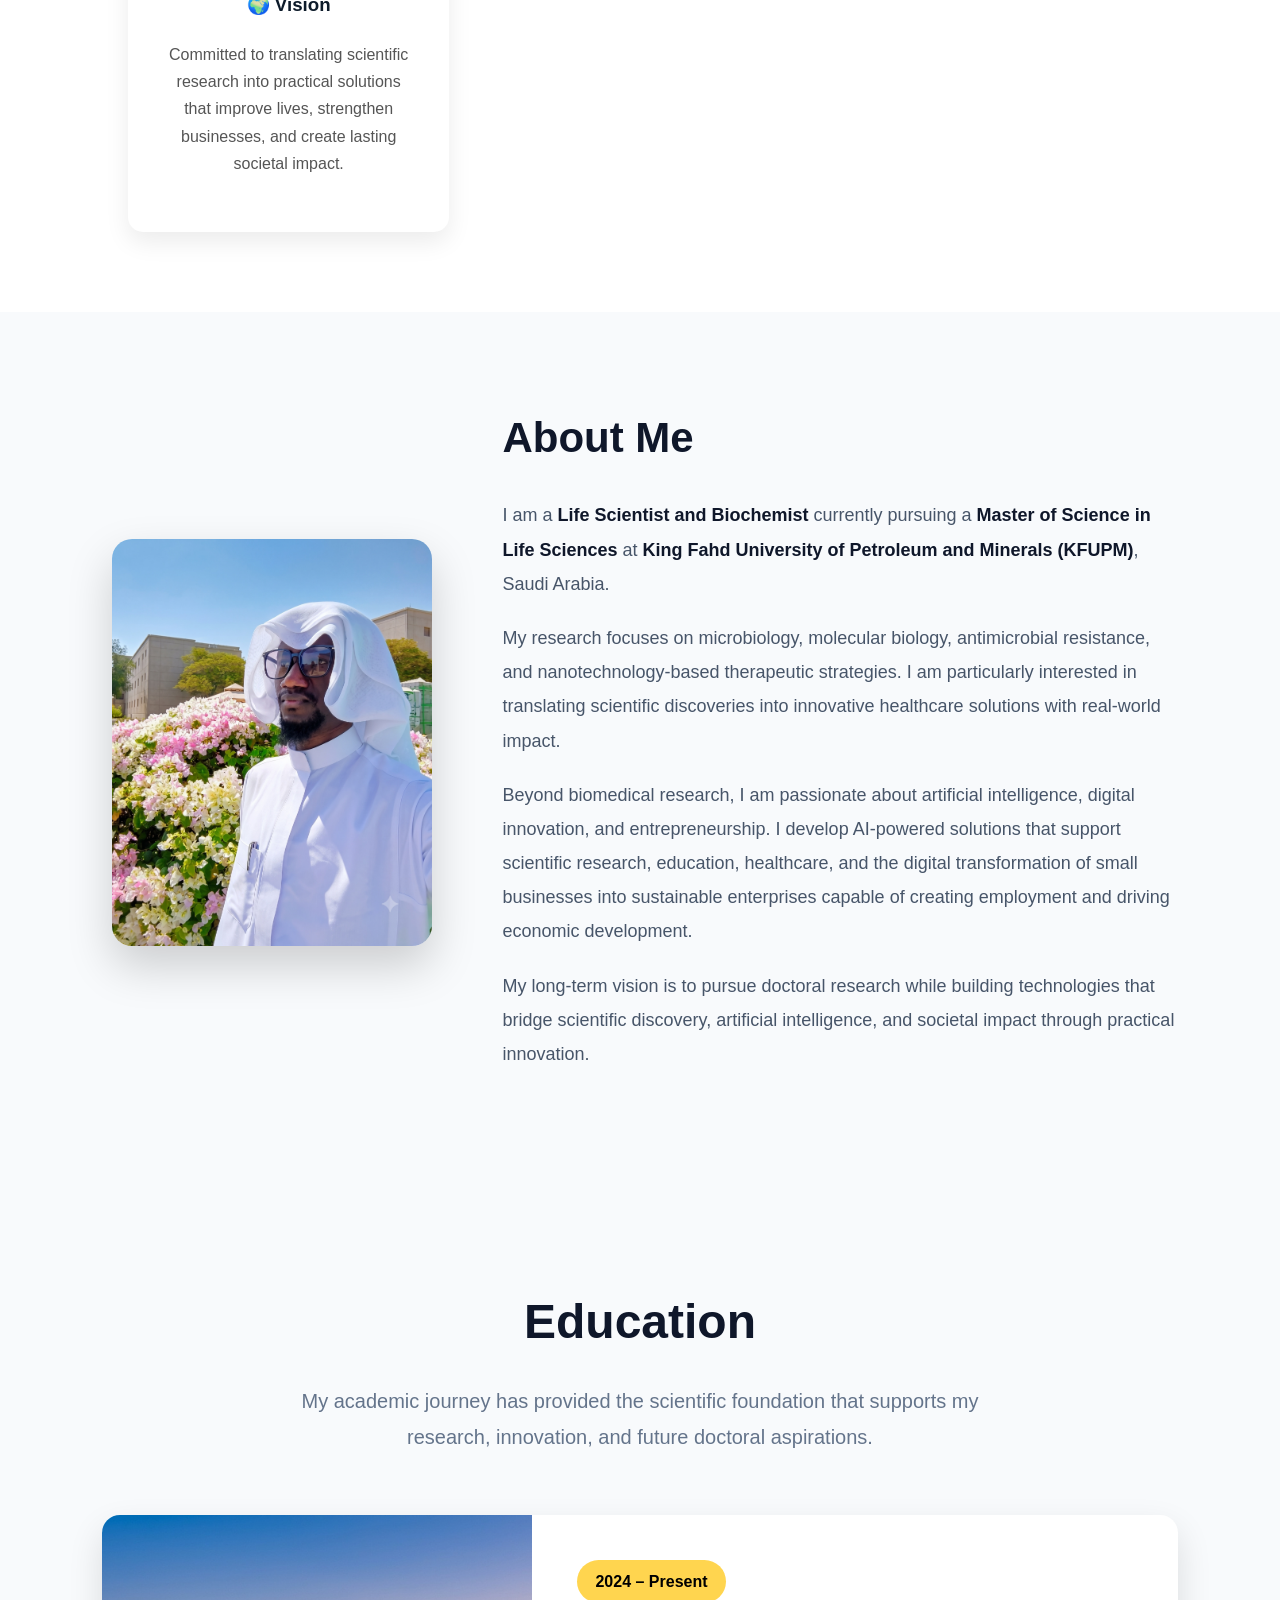
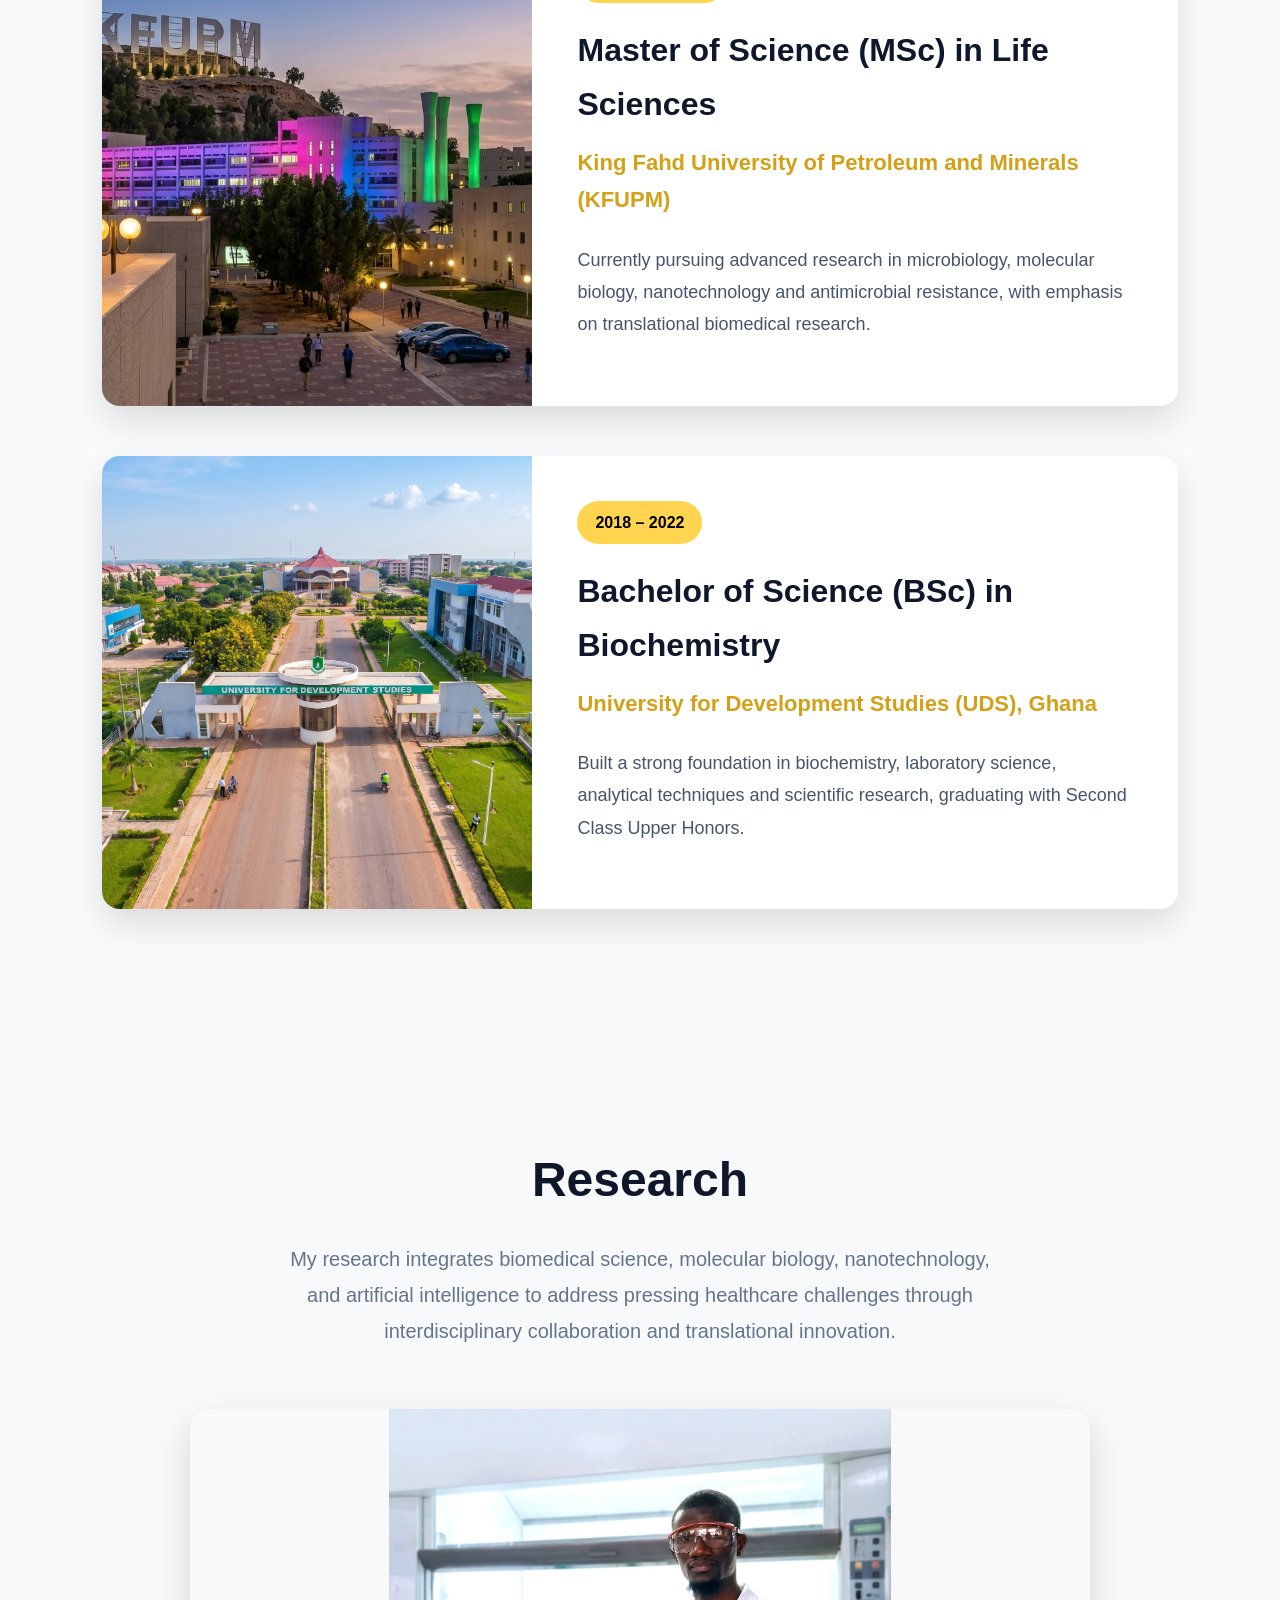
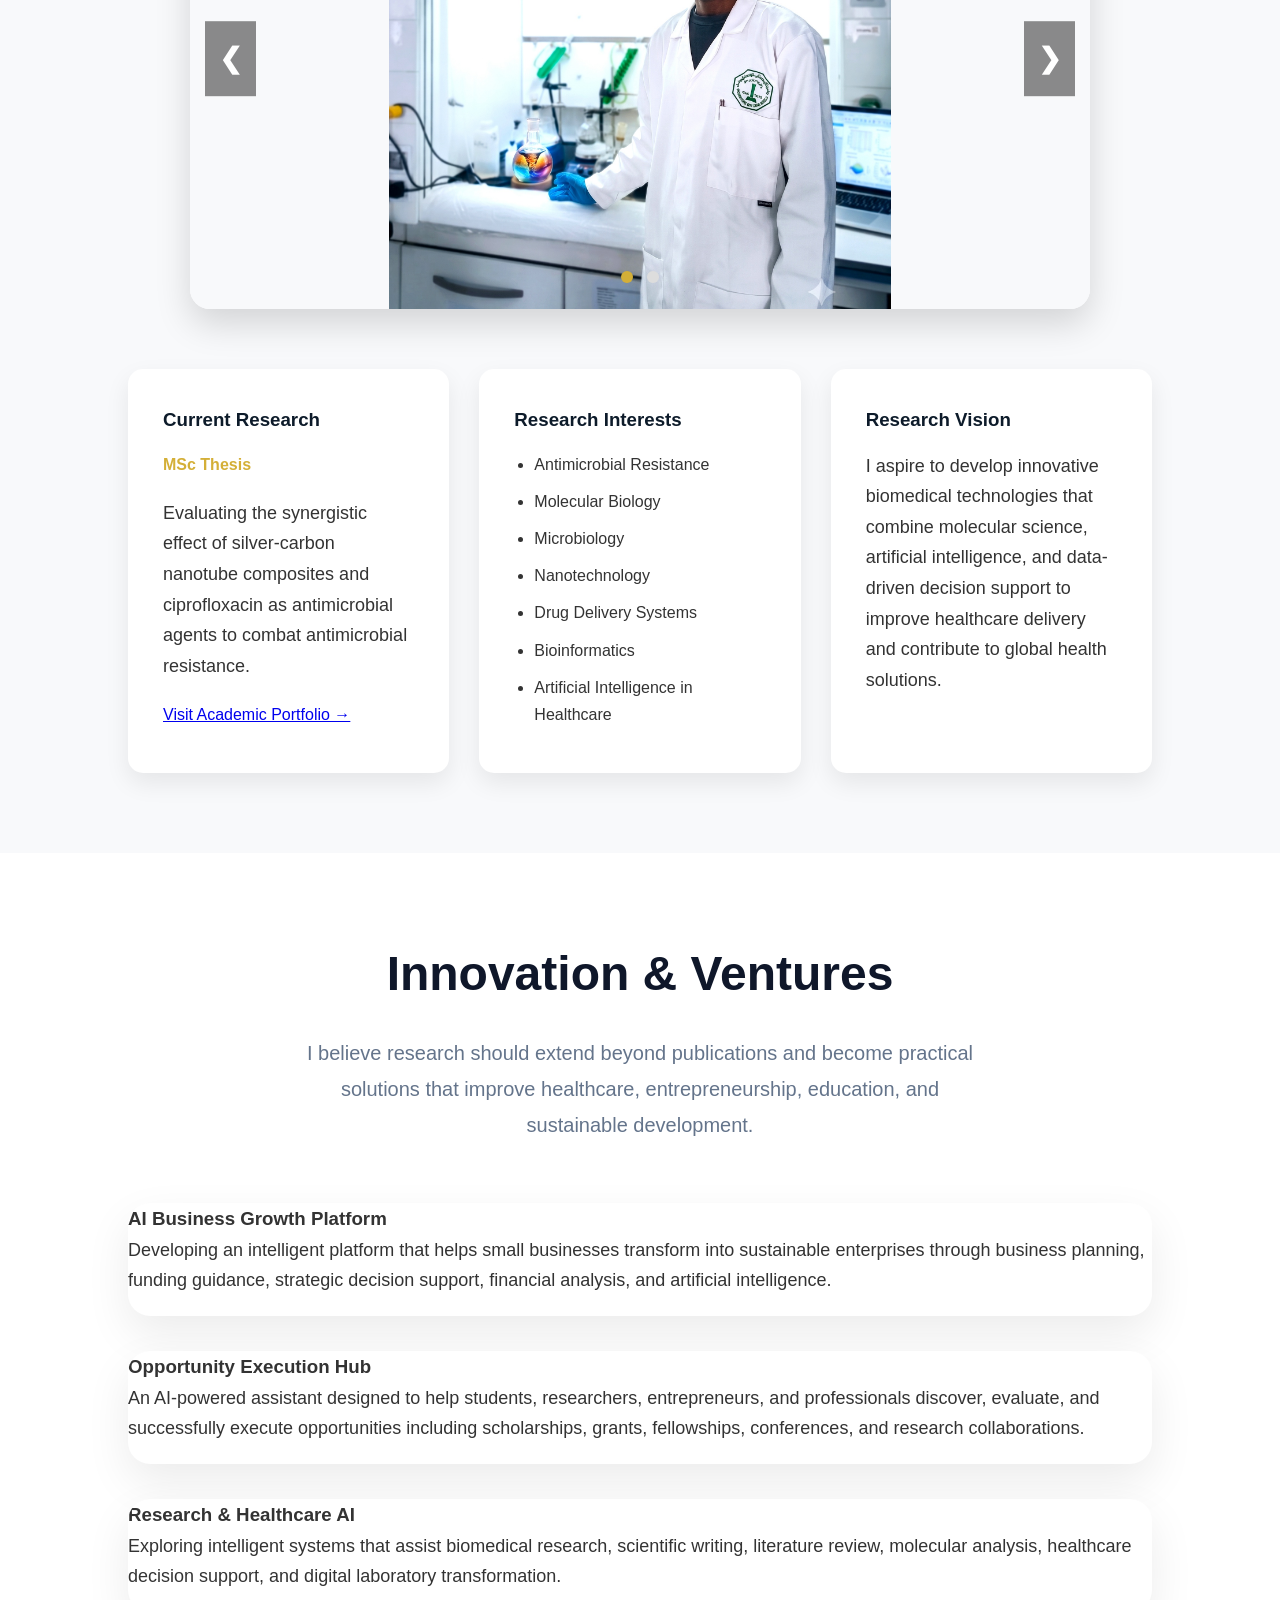
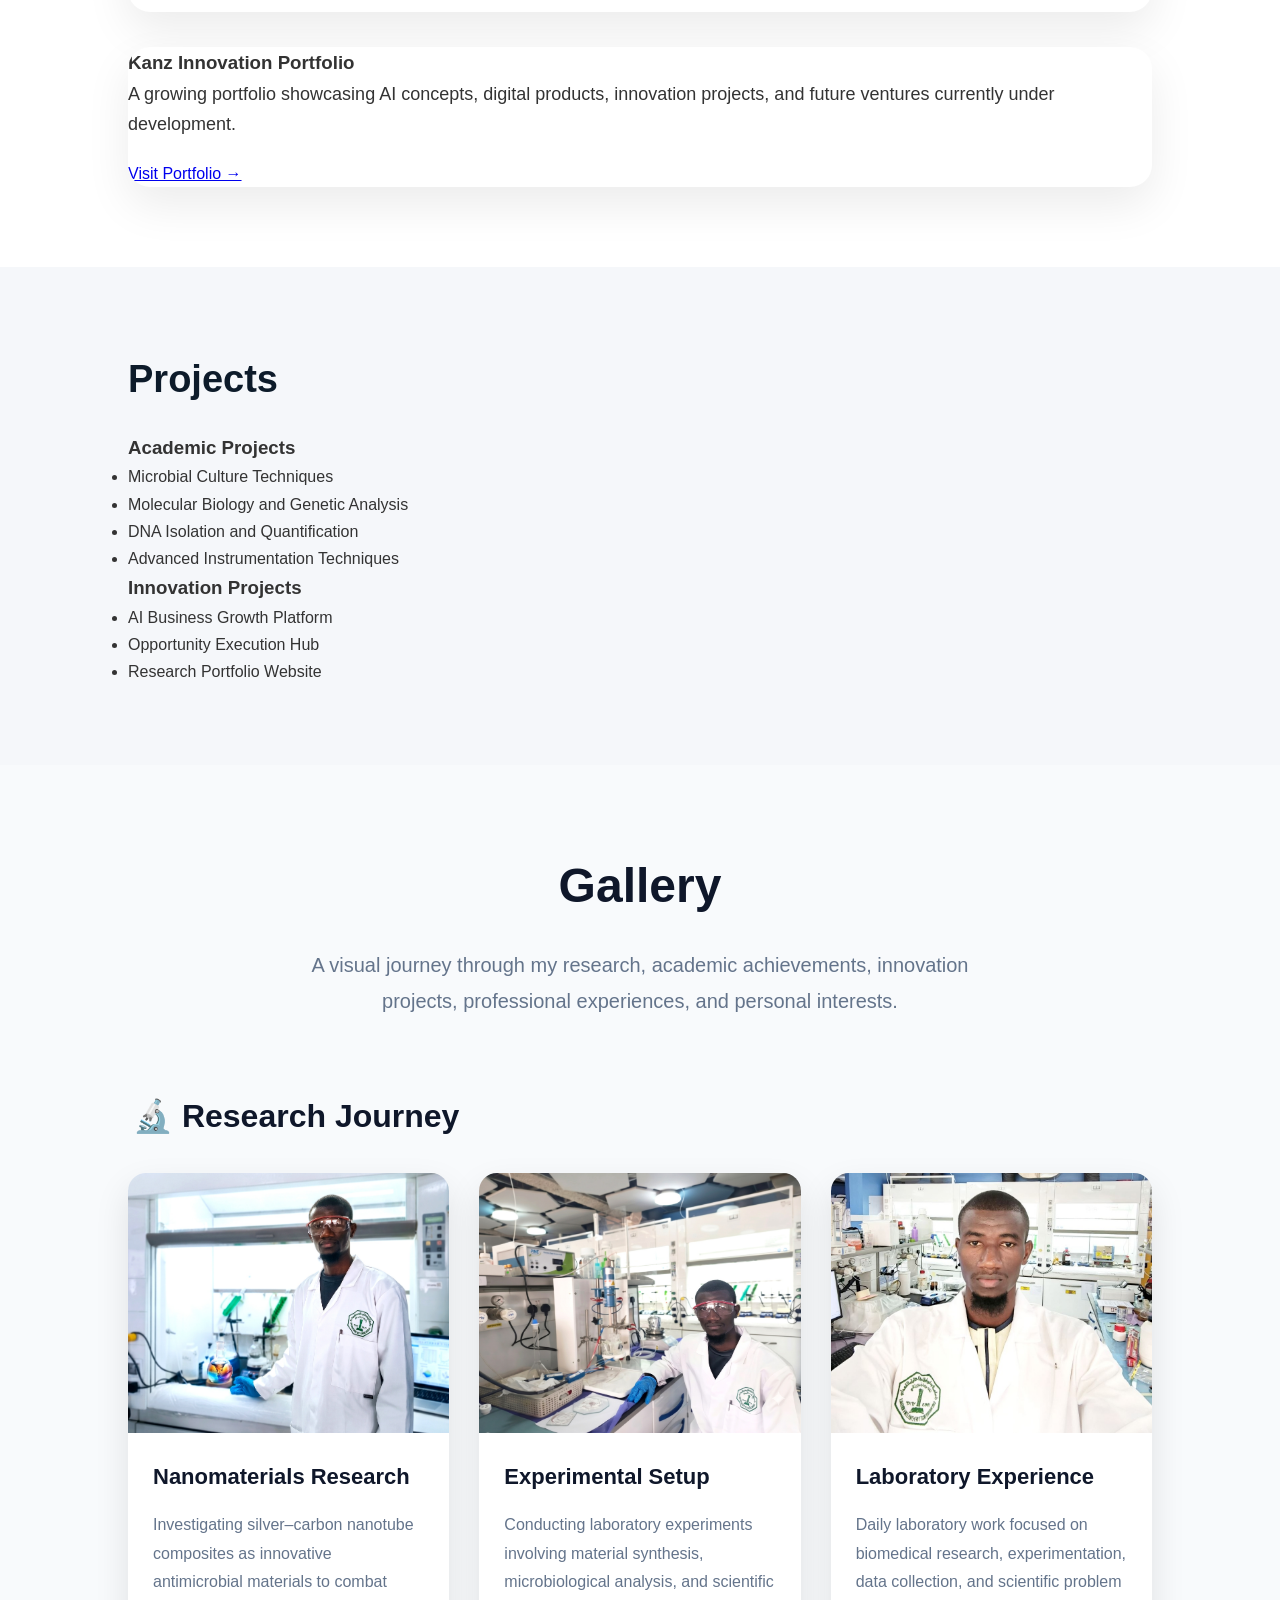
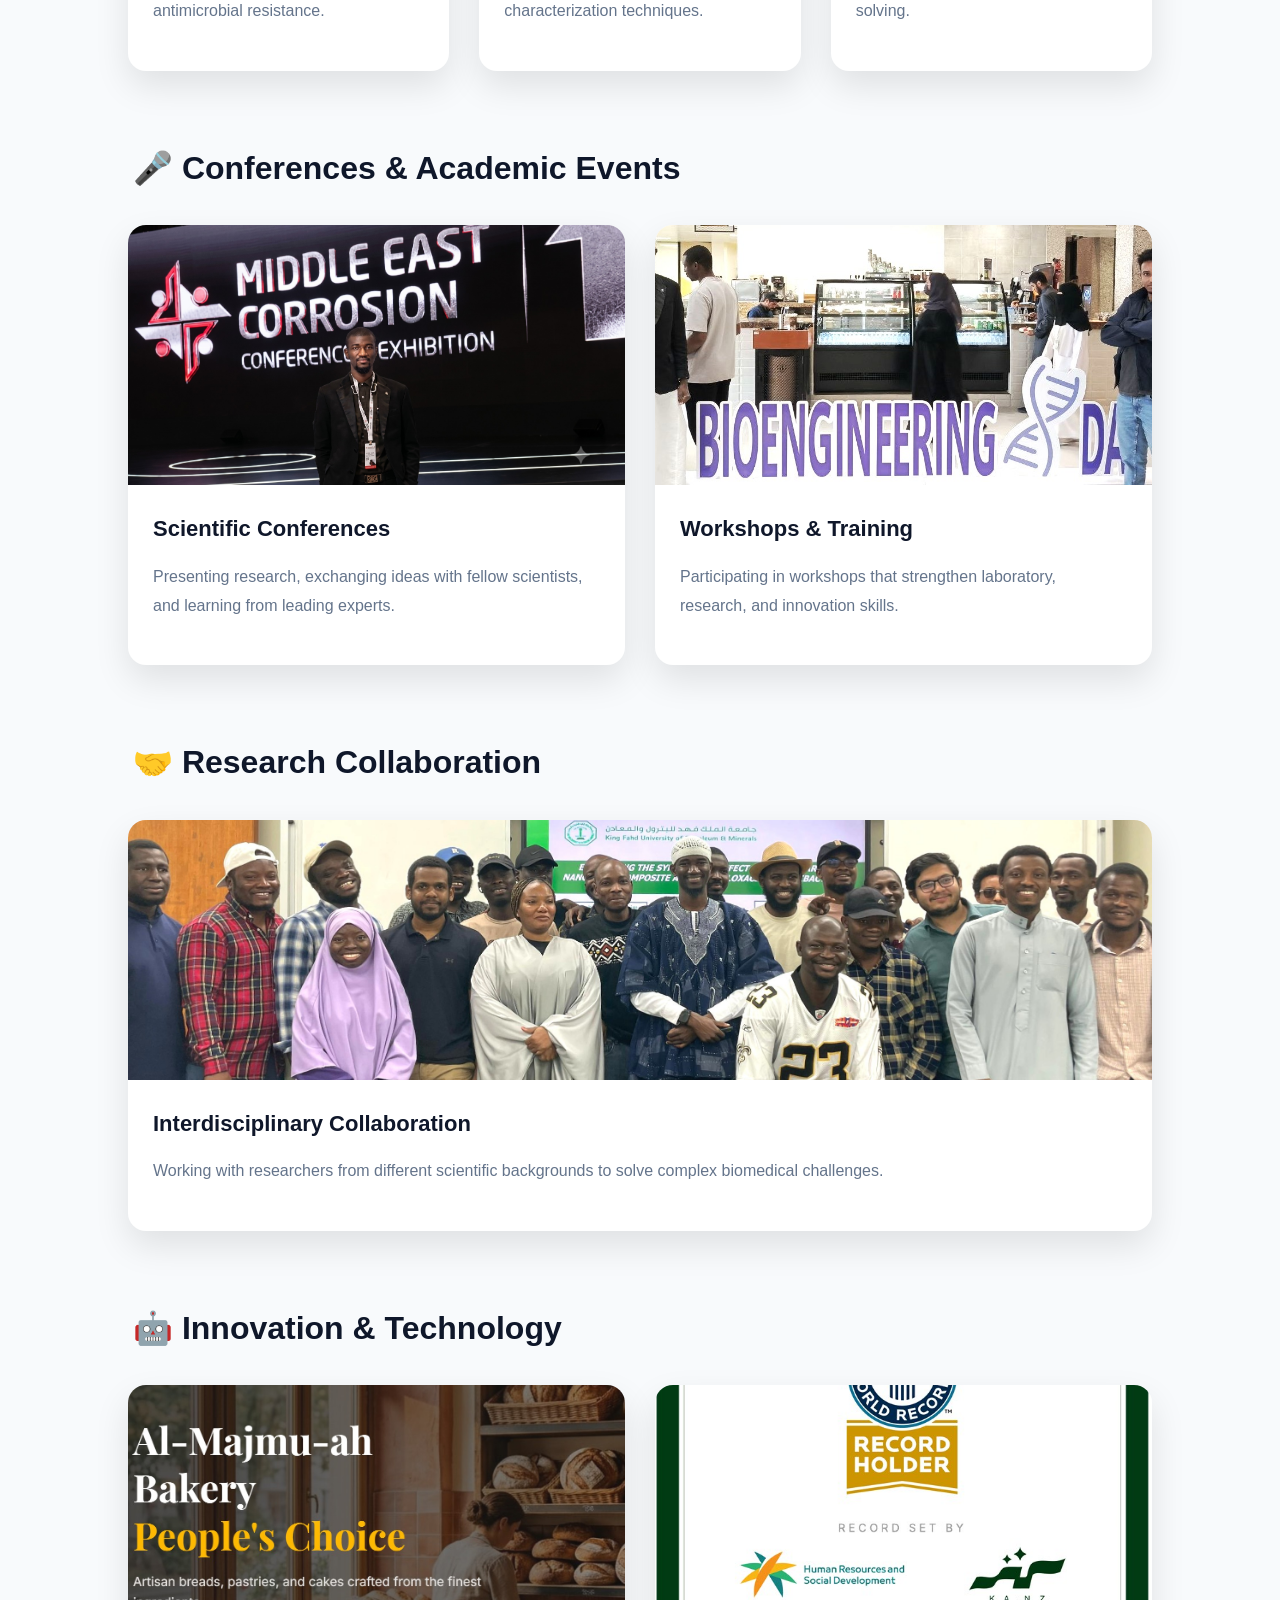
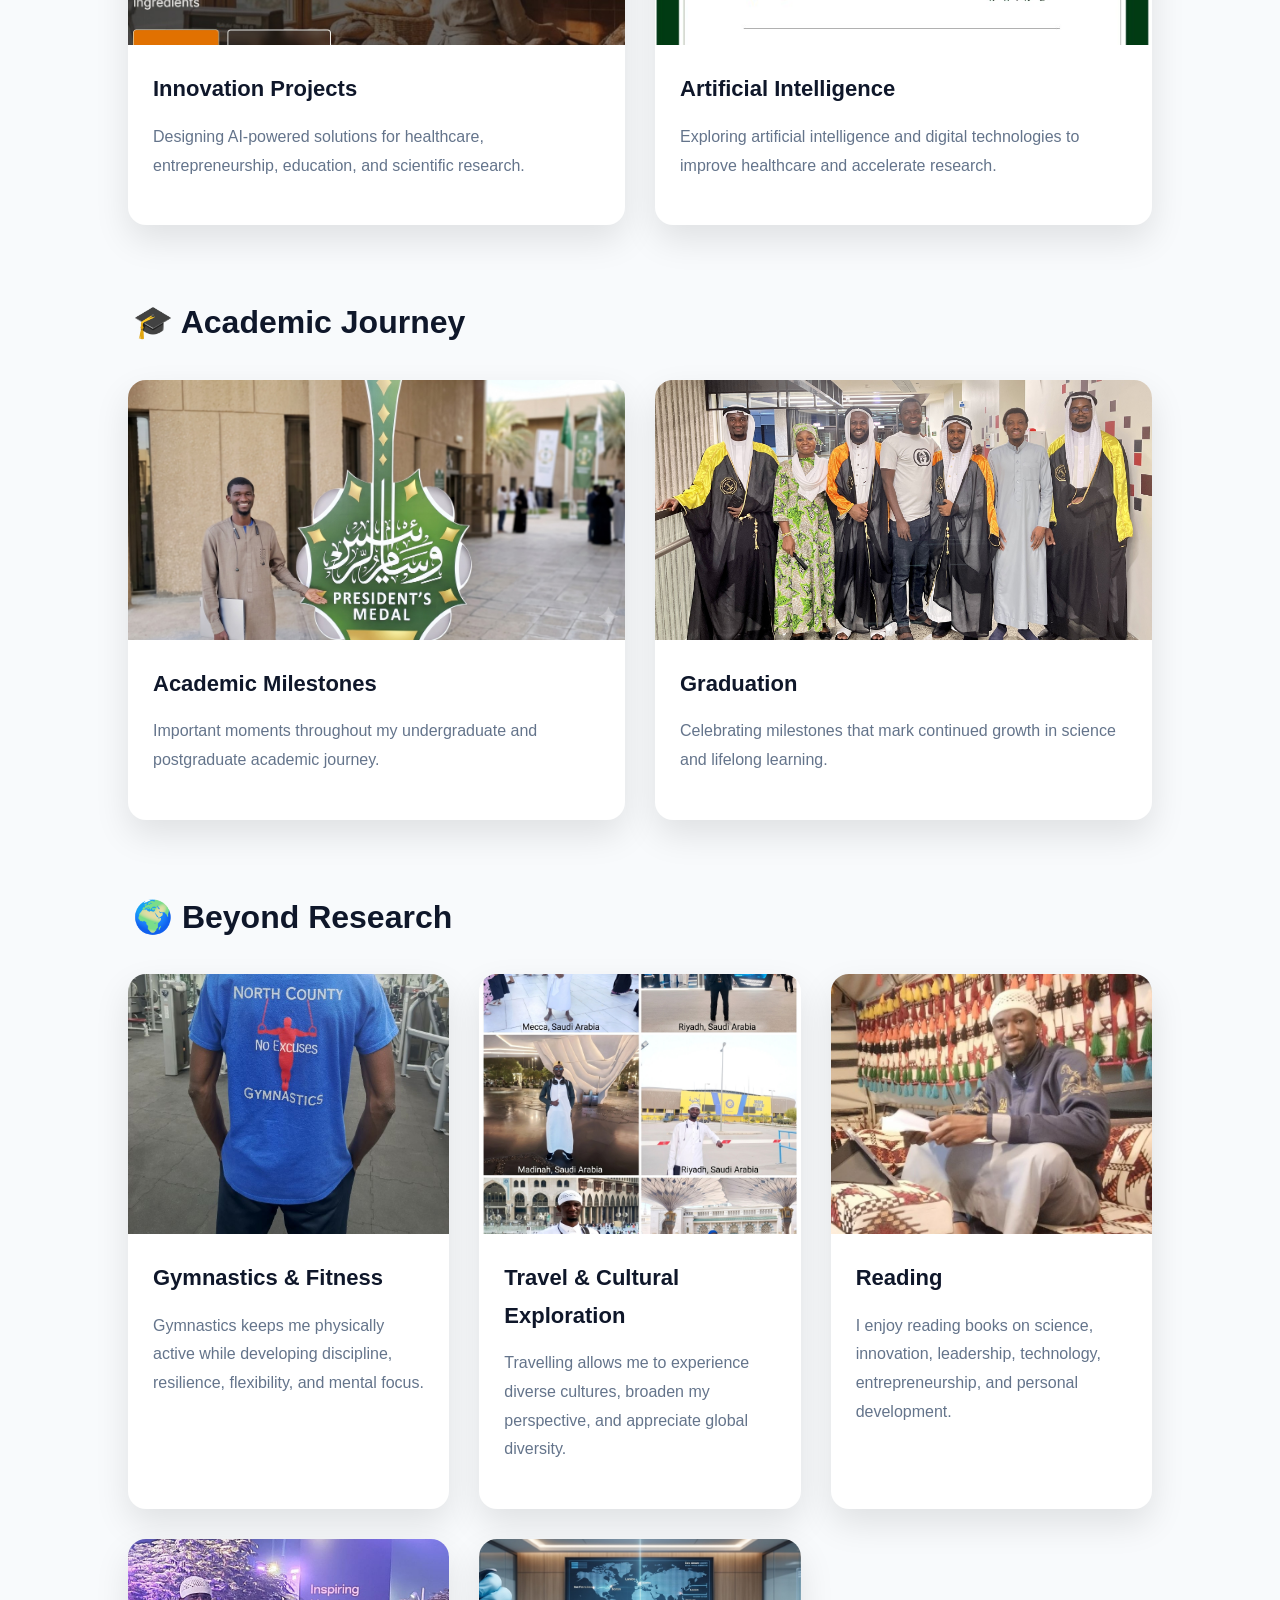
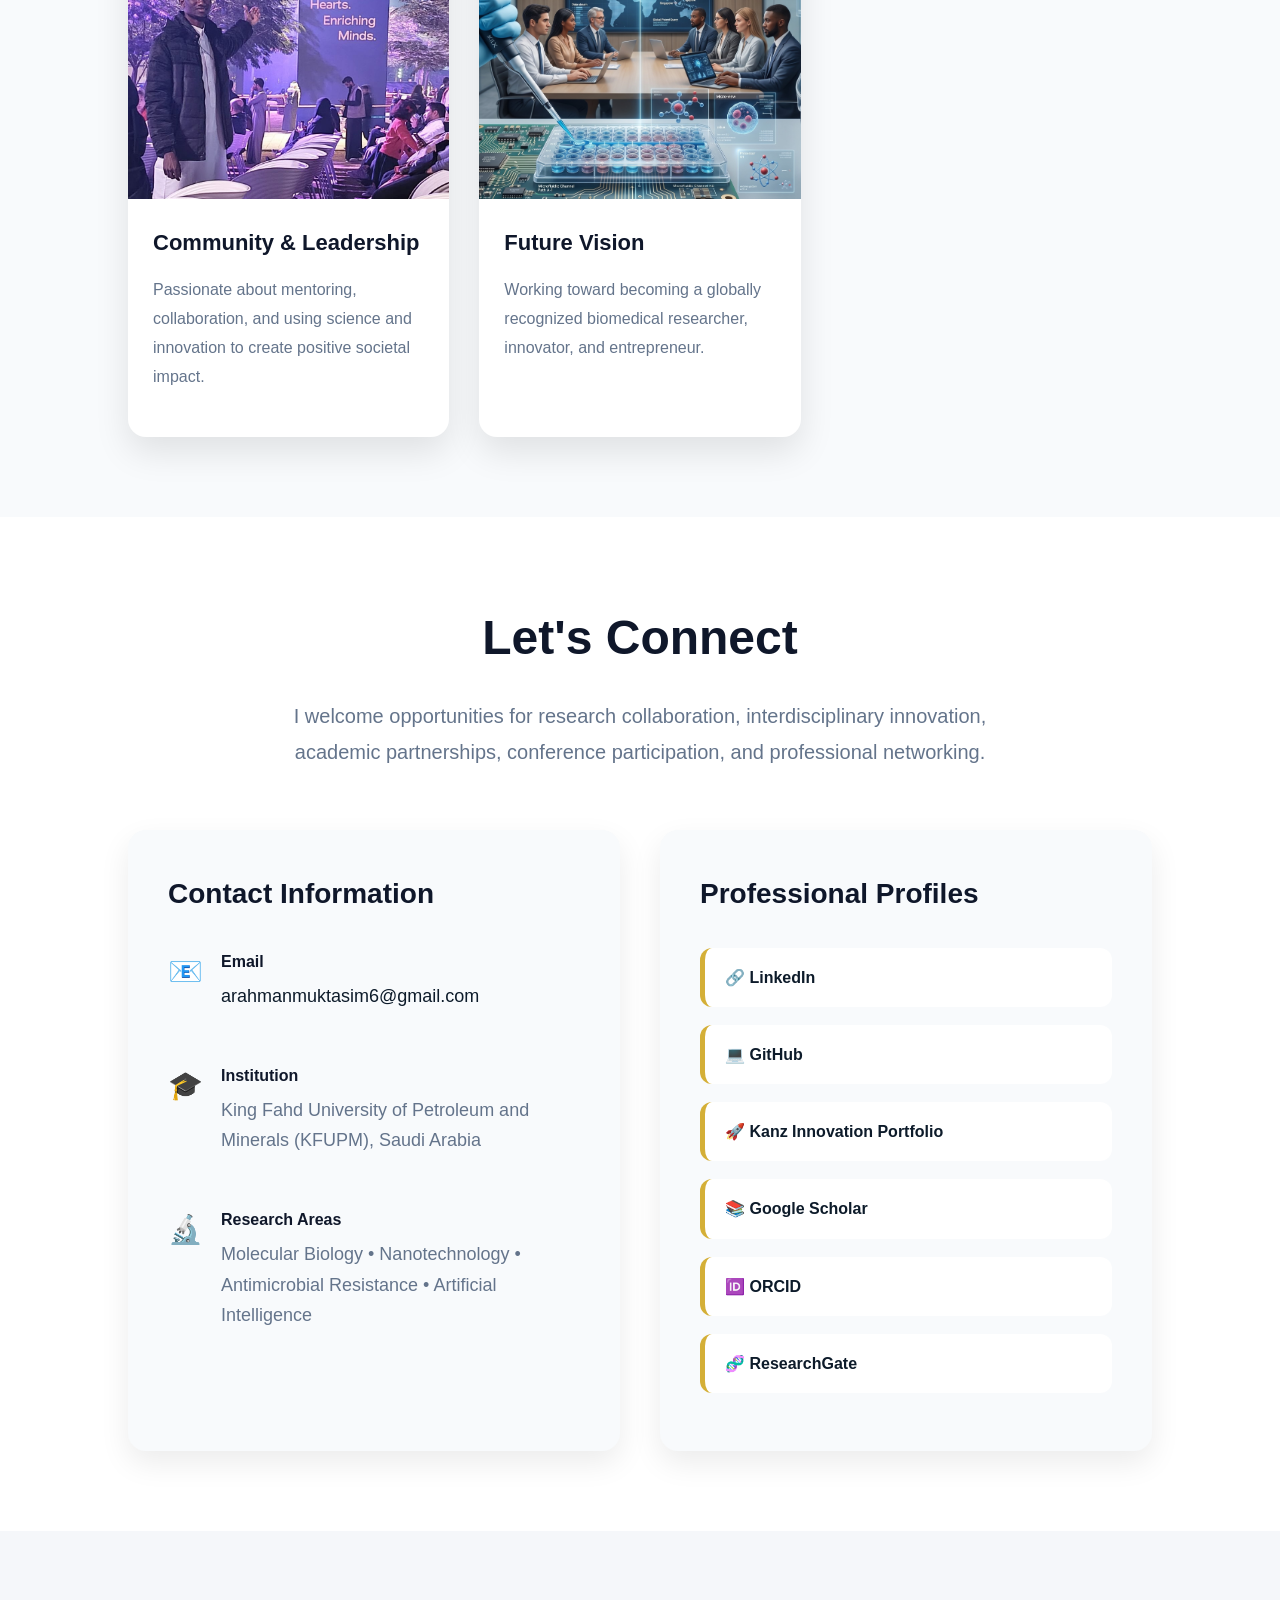
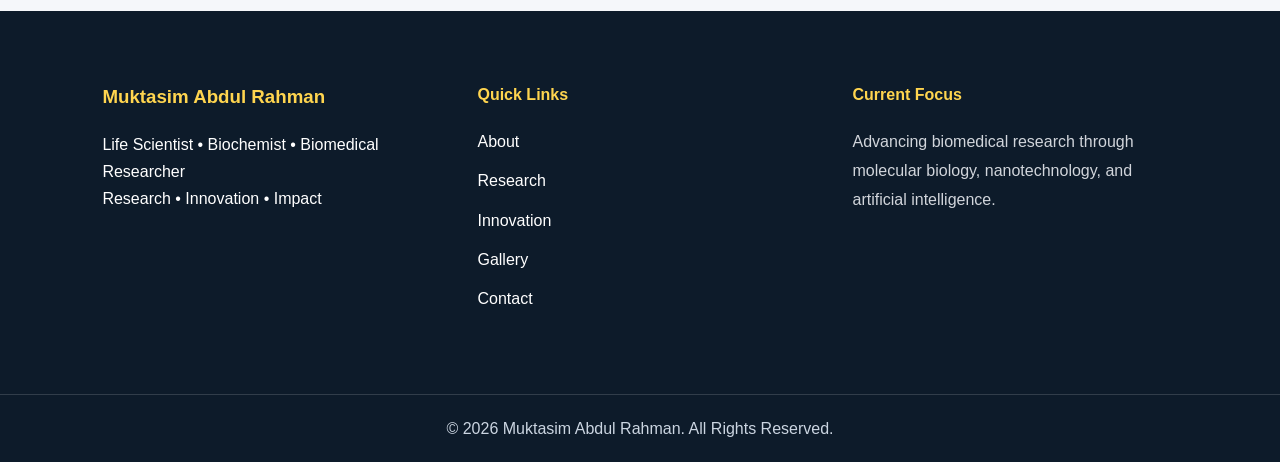
==== commit 7f7fb616: "Improve mobile navigation and hero layout" ====
--- a/index.html
+++ b/index.html
@@ -18,6 +18,11 @@
 
     </div>
 
+    <button class="menu-toggle">
+
+        ☰
+
+    </button>
 
     <nav>
 
@@ -26,23 +31,24 @@
             <li><a href="#hero">Home</a></li>
 
             <li><a href="#about">About</a></li>
-            
+
             <li><a href="#education">Education</a></li>
 
             <li><a href="#research">Research</a></li>
 
-            <li><a href="#innovation">Innovation Lab</a></li>
+            <li><a href="#innovation">Innovation</a></li>
 
             <li><a href="#projects">Projects</a></li>
 
-            <li><a href="#gallery">Gallery</a></li>
+            <li><a href="#gallery">Journey</a></li>
 
             <li><a href="#contact">Contact</a></li>
 
         </ul>
 
     </nav>
-    </header>
+
+</header>
 
     <main>
 
@@ -64,7 +70,7 @@
 
         <h1>Muktasim Abdul Rahman</h1>
 
-        <h2>•Life Scientist • Biochemist</h2>
+        <h2>•Life Scientist • Biochemist •Entrepreneur</h2>
 
         <h3>
             •Biomedical Researcher • AI & Digital Innovation Researcher
--- a/css/style.css
+++ b/css/style.css
@@ -28,9 +28,9 @@
 
 }
 
-/* ===========================
-   HEADER
-=========================== */
+/* ===================================
+HEADER
+=================================== */
 
 header{
 
@@ -40,39 +40,43 @@
 
     background:#0d1b2a;
 
+    display:flex;
+
+    justify-content:space-between;
+
+    align-items:center;
+
+    padding:18px 8%;
+
+    z-index:1000;
+
+}
+
+.brand h1{
+
+    color:#FFD54F;
+
+    font-size:30px;
+
+}
+
+.brand p{
+
     color:white;
 
+    font-size:13px;
+
+    letter-spacing:2px;
+
+}
+
+nav ul{
+
     display:flex;
 
-    justify-content:space-between;
-
-    align-items:center;
-
-    padding:18px 60px;
-
-    z-index:1000;
-
-}
-
-/* Website title */
-
-header h1{
-
-    font-size:26px;
-
-    color:#d4af37;
-
-}
-
-/* Navigation */
-
-nav ul{
-
-    display:flex;
-
     list-style:none;
 
-    gap:30px;
+    gap:28px;
 
 }
 
@@ -82,7 +86,7 @@
 
     text-decoration:none;
 
-    font-weight:bold;
+    font-weight:600;
 
     transition:.3s;
 
@@ -90,9 +94,16 @@
 
 nav a:hover{
 
-    color:#d4af37;
-
-}
+    color:#FFD54F;
+
+}
+
+.menu-toggle{
+
+    display:none;
+
+}
+
 /* ===========================
    GENERAL SECTIONS
 =========================== */
@@ -1321,3 +1332,212 @@
 }
 
 }
+/* ===============================
+MOBILE NAVIGATION
+=============================== */
+
+@media(max-width:900px){
+
+header{
+
+    flex-wrap:wrap;
+
+}
+
+.menu-toggle{
+
+    display:block;
+
+    background:none;
+
+    border:none;
+
+    color:white;
+
+    font-size:34px;
+
+    cursor:pointer;
+
+}
+
+nav{
+
+    display:none;
+
+    width:100%;
+
+}
+
+nav.active{
+
+    display:block;
+
+}
+
+nav ul{
+
+    flex-direction:column;
+
+    gap:18px;
+
+    margin-top:25px;
+
+    text-align:center;
+
+}
+
+
+    /* HERO */
+
+    .hero{
+    padding:40px 20px;
+}
+    .hero-content{
+
+    display:flex;
+
+    justify-content:space-between;
+
+    align-items:center;
+
+    gap:80px;
+}
+
+    .hero-content{
+
+    display:flex;
+
+    flex-direction:column;
+
+    justify-content:center;
+
+    align-items:center;
+
+    text-align:center;
+
+    gap:30px;
+
+}
+
+    .hero-image{
+
+        order:-1;
+    }
+
+    .hero-image img{
+
+        width:240px;
+
+        margin-bottom:25px;
+
+    }
+
+    .hero-text h2{
+
+        font-size:36px;
+
+    }
+
+    .hero-content h3{
+
+        font-size:22px;
+
+    }
+
+    .hero-content h4{
+
+        font-size:18px;
+
+    }
+
+    .hero-content p{
+
+        font-size:16px;
+
+    }
+
+    /* BUTTONS */
+
+    .hero-buttons{
+
+        display:flex;
+
+        flex-direction:column;
+
+        align-items:center;
+
+        gap:15px;
+
+    }
+
+    .btn{
+
+        width:100%;
+
+        max-width:280px;
+
+        text-align:center;
+
+    }
+
+    /* SECTIONS */
+
+    section{
+
+        padding:60px 20px;
+
+    }
+
+    /* TIMELINE */
+
+    .timeline::before{
+
+        display:none;
+
+    }
+
+    .timeline-item{
+
+        flex-direction:column;
+
+    }
+
+    .timeline-year{
+
+        width:100%;
+
+        text-align:left;
+
+        padding:0;
+
+        margin-bottom:15px;
+
+    }
+
+    /* CARDS */
+
+    .highlight-container,
+
+    .research-grid,
+
+    .innovation-grid,
+
+    .gallery-grid,
+
+    .stats-container{
+
+        grid-template-columns:1fr;
+
+    }
+
+    /* IMAGES */
+
+    img{
+
+        max-width:100%;
+
+        height:auto;
+
+    }
+
+}
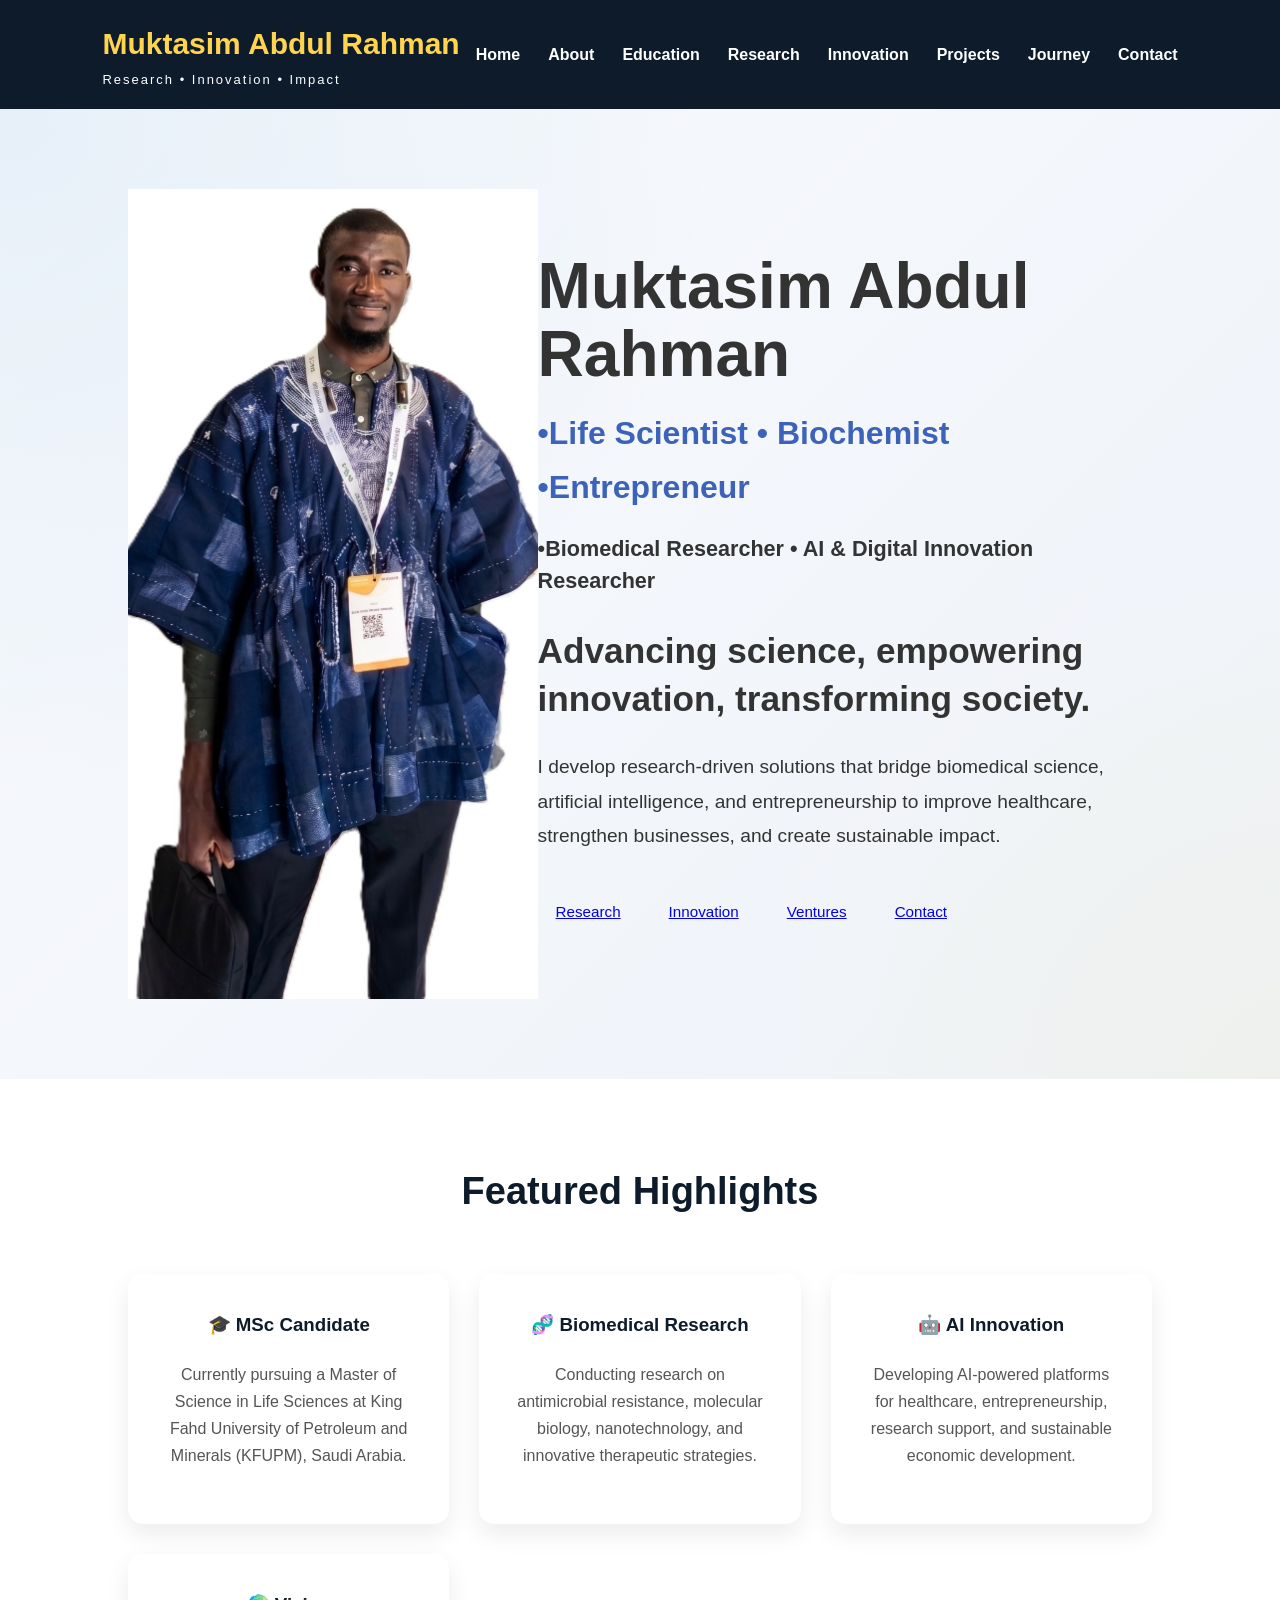
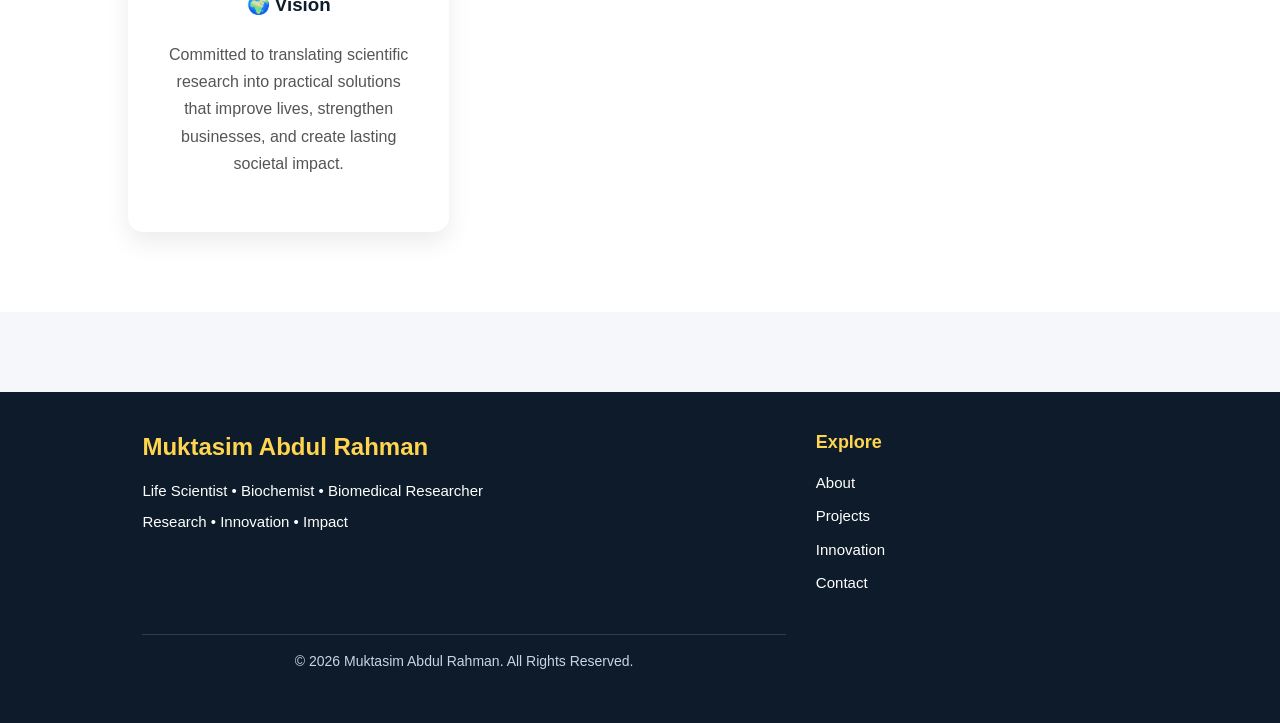
==== commit 6fbb1bb0: "Update About page with biography and improved layout" ====
--- a/index.html
+++ b/index.html
@@ -3,7 +3,7 @@
 <head>
     <meta charset="UTF-8">
     <meta name="viewport" content="width=device-width, initial-scale=1.0">
-    <title></title>
+    <title>Muktasim Abdul Rahman | Research • Innovation • Impact</title>
     <link rel="stylesheet" href="css/style.css">
 </head>
 <body>
@@ -26,28 +26,27 @@
 
     <nav>
 
-        <ul>
-
-            <li><a href="#hero">Home</a></li>
-
-            <li><a href="#about">About</a></li>
-
-            <li><a href="#education">Education</a></li>
-
-            <li><a href="#research">Research</a></li>
-
-            <li><a href="#innovation">Innovation</a></li>
-
-            <li><a href="#projects">Projects</a></li>
-
-            <li><a href="#gallery">Journey</a></li>
-
-            <li><a href="#contact">Contact</a></li>
-
-        </ul>
-
-    </nav>
-
+<ul>
+
+<li><a href="index.html">Home</a></li>
+
+<li><a href="about.html">About</a></li>
+
+<li><a href="education.html">Education</a></li>
+
+<li><a href="research.html">Research</a></li>
+
+<li><a href="innovation.html">Innovation</a></li>
+
+<li><a href="projects.html">Projects</a></li>
+
+<li><a href="journey.html">Journey</a></li>
+
+<li><a href="contact.html">Contact</a></li>
+
+</ul>
+
+</nav>
 </header>
 
     <main>
@@ -170,959 +169,6 @@
 
 </section>
 
-        <section id="about" class="about-section">
-    <div class="about-container">
-
-        <div class="about-image">
-            <img src="images/about.jpg"
-                 alt="Muktasim Abdul Rahman">
-        </div>
-
-        <div class="about-content">
-
-            <h2>About Me</h2>
-
-            <p>
-                I am a <strong>Life Scientist and Biochemist</strong> currently pursuing
-                a <strong>Master of Science in Life Sciences</strong> at
-                <strong>King Fahd University of Petroleum and Minerals (KFUPM)</strong>,
-                Saudi Arabia.
-            </p>
-
-            <p>
-                My research focuses on microbiology, molecular biology,
-                antimicrobial resistance, and nanotechnology-based therapeutic
-                strategies. I am particularly interested in translating scientific
-                discoveries into innovative healthcare solutions with real-world
-                impact.
-            </p>
-
-            <p>
-                Beyond biomedical research, I am passionate about artificial
-                intelligence, digital innovation, and entrepreneurship. I develop
-                AI-powered solutions that support scientific research, education,
-                healthcare, and the digital transformation of small businesses into
-                sustainable enterprises capable of creating employment and driving
-                economic development.
-            </p>
-
-            <p>
-                My long-term vision is to pursue doctoral research while building
-                technologies that bridge scientific discovery, artificial
-                intelligence, and societal impact through practical innovation.
-            </p>
-
-        </div>
-
-    </div>
-</section>
-
-        </section>
-<!-- ===========================
-     EDUCATION
-=========================== -->
-<section id="education" class="education">
-
-    <div class="section-title">
-        <h2>Education</h2>
-
-        <p>
-            My academic journey has provided the scientific foundation
-            that supports my research, innovation, and future doctoral aspirations.
-        </p>
-    </div>
-
-
-    <!-- KFUPM -->
-
-    <div class="edu-card">
-
-        <div class="edu-image">
-            <img src="images/kfupm.jpg"
-                 alt="King Fahd University of Petroleum and Minerals">
-        </div>
-
-        <div class="edu-content">
-
-            <span class="edu-year">
-                2024 – Present
-            </span>
-
-            <h3>
-                Master of Science (MSc) in Life Sciences
-            </h3>
-
-            <h4>
-                King Fahd University of Petroleum and Minerals (KFUPM)
-            </h4>
-
-            <p>
-                Currently pursuing advanced research in microbiology,
-                molecular biology, nanotechnology and antimicrobial resistance,
-                with emphasis on translational biomedical research.
-            </p>
-
-        </div>
-
-    </div>
-
-
-    <!-- UDS -->
-
-    <div class="edu-card">
-
-        <div class="edu-image">
-            <img src="images/uds.jpg"
-                 alt="University for Development Studies">
-        </div>
-
-        <div class="edu-content">
-
-            <span class="edu-year">
-                2018 – 2022
-            </span>
-
-            <h3>
-                Bachelor of Science (BSc) in Biochemistry
-            </h3>
-
-            <h4>
-                University for Development Studies (UDS), Ghana
-            </h4>
-
-            <p>
-                Built a strong foundation in biochemistry, laboratory science,
-                analytical techniques and scientific research, graduating with
-                Second Class Upper Honors.
-            </p>
-
-        </div>
-
-    </div>
-
-</section>
-
-        <section id="research">
-
-    <div class="section-title">
-
-        <h2>Research</h2>
-
-        <p>
-            My research integrates biomedical science, molecular biology,
-            nanotechnology, and artificial intelligence to address pressing
-            healthcare challenges through interdisciplinary collaboration and
-            translational innovation.
-        </p>
-
-    </div>
-
-    <!-- Research Slideshow -->
-
-    <div class="research-slider">
-
-        <div class="slides fade active">
-
-            <img src="images/research-1.jpg" alt="Research Image 1">
-
-        </div>
-
-        <div class="slides fade">
-
-            <img src="images/research-2.jpg" alt="Research Image 2">
-
-        </div>
-
-        <div class="slides fade">
-
-            <img src="images/research-3.jpg" alt="Research Image 3">
-
-        </div>
-
-        <div class="slides fade">
-
-            <img src="images/research-4.jpg" alt="Research Image 4">
-
-        </div>
-
-        <!-- Add more slides here later -->
-
-        <a class="prev">&#10094;</a>
-
-        <a class="next">&#10095;</a>
-
-        <div class="slider-dots">
-
-            <span class="dot active"></span>
-
-            <span class="dot"></span>
-
-        </div>
-
-    </div>
-
-
-    <div class="research-grid">
-
-        <div class="research-card">
-
-            <h3>Current Research</h3>
-
-            <h4>MSc Thesis</h4>
-
-            <p>
-
-                Evaluating the synergistic effect of silver-carbon nanotube
-                composites and ciprofloxacin as antimicrobial agents to combat
-                antimicrobial resistance.
-
-            </p>
-            <a href="https://bioe.kfupm.edu.sa/students/Graduate-students/current-students/current-students-details/muktasim-abdul-rahman"
-               target="_blank">
-
-                Visit Academic Portfolio →
-
-            </a>
-
-        </div>
-
-        <div class="research-card">
-
-            <h3>Research Interests</h3>
-
-            <ul>
-
-                <li>Antimicrobial Resistance</li>
-
-                <li>Molecular Biology</li>
-
-                <li>Microbiology</li>
-
-                <li>Nanotechnology</li>
-
-                <li>Drug Delivery Systems</li>
-
-                <li>Bioinformatics</li>
-
-                <li>Artificial Intelligence in Healthcare</li>
-
-            </ul>
-
-        </div>
-
-        <div class="research-card">
-
-            <h3>Research Vision</h3>
-
-            <p>
-
-                I aspire to develop innovative biomedical technologies that
-                combine molecular science, artificial intelligence, and
-                data-driven decision support to improve healthcare delivery
-                and contribute to global health solutions.
-
-            </p>
-
-        </div>
-
-    </div>
-
-</section>
-
-        <section id="innovation">
-            <div class="section-title">
-
-        <h2>Innovation & Ventures</h2>
-
-        <p>
-
-            I believe research should extend beyond publications and become
-            practical solutions that improve healthcare, entrepreneurship,
-            education, and sustainable development.
-
-        </p>
-
-    </div>
-
-    <div class="innovation-grid">
-
-        <!-- Venture 1 -->
-
-        <div class="innovation-card">
-
-            <h3>AI Business Growth Platform</h3>
-
-            <p>
-
-                Developing an intelligent platform that helps small businesses
-                transform into sustainable enterprises through business
-                planning, funding guidance, strategic decision support,
-                financial analysis, and artificial intelligence.
-
-            </p>
-
-        </div>
-
-        <!-- Venture 2 -->
-
-        <div class="innovation-card">
-
-            <h3>Opportunity Execution Hub</h3>
-
-            <p>
-
-                An AI-powered assistant designed to help students,
-                researchers, entrepreneurs, and professionals discover,
-                evaluate, and successfully execute opportunities including
-                scholarships, grants, fellowships, conferences, and research
-                collaborations.
-
-            </p>
-
-        </div>
-
-        <!-- Venture 3 -->
-
-        <div class="innovation-card">
-
-            <h3>Research & Healthcare AI</h3>
-
-            <p>
-
-                Exploring intelligent systems that assist biomedical research,
-                scientific writing, literature review, molecular analysis,
-                healthcare decision support, and digital laboratory
-                transformation.
-
-            </p>
-
-        </div>
-
-        <!-- Venture 4 -->
-
-        <div class="innovation-card">
-
-            <h3>Kanz Innovation Portfolio</h3>
-
-            <p>
-
-                A growing portfolio showcasing AI concepts, digital products,
-                innovation projects, and future ventures currently under
-                development.
-
-            </p>
-
-            <a href="https://try.ka.nz/ai/muktasimabdulrahman"
-               target="_blank">
-
-                Visit Portfolio →
-
-            </a>
-
-        </div>
-
-    </div>
-
-        </section>
-        <!-- PROJECTS -->
-
-        <section id="projects">
-
-            <h2>Projects</h2>
-
-            <h3>Academic Projects</h3>
-
-            <ul>
-
-                <li>Microbial Culture Techniques</li>
-
-                <li>Molecular Biology and Genetic Analysis</li>
-
-                <li>DNA Isolation and Quantification</li>
-
-                <li>Advanced Instrumentation Techniques</li>
-
-            </ul>
-
-            <h3>Innovation Projects</h3>
-
-            <ul>
-
-                <li>AI Business Growth Platform</li>
-
-                <li>Opportunity Execution Hub</li>
-
-                <li>Research Portfolio Website</li>
-
-            </ul>
-
-        </section>
-
-<!-- ==========================================
-                GALLERY
-========================================== -->
-
-<section id="gallery">
-
-    <div class="section-title">
-
-        <h2>Gallery</h2>
-
-        <p>
-
-            A visual journey through my research, academic achievements,
-            innovation projects, professional experiences, and personal interests.
-
-        </p>
-
-    </div>
-
-    <!-- ===========================
-            RESEARCH JOURNEY
-    ============================ -->
-
-    <div class="gallery-category">
-
-        <h3>🔬 Research Journey</h3>
-
-        <div class="gallery-grid">
-
-            <div class="gallery-card">
-
-                <img src="images/research-1.jpg"
-                     alt="Nanomaterials Research">
-
-                <div class="gallery-content">
-
-                    <h4>Nanomaterials Research</h4>
-
-                    <p>
-
-                        Investigating silver–carbon nanotube composites as
-                        innovative antimicrobial materials to combat
-                        antimicrobial resistance.
-
-                    </p>
-
-                </div>
-
-            </div>
-
-
-            <div class="gallery-card">
-
-                <img src="images/research-2.jpg"
-                     alt="Experimental Setup">
-
-                <div class="gallery-content">
-
-                    <h4>Experimental Setup</h4>
-
-                    <p>
-
-                        Conducting laboratory experiments involving material
-                        synthesis, microbiological analysis, and scientific
-                        characterization techniques.
-
-                    </p>
-
-                </div>
-
-            </div>
-
-
-            <div class="gallery-card">
-
-                <img src="images/laboratory.jpg"
-                     alt="Laboratory Experience">
-
-                <div class="gallery-content">
-
-                    <h4>Laboratory Experience</h4>
-
-                    <p>
-
-                        Daily laboratory work focused on biomedical research,
-                        experimentation, data collection, and scientific
-                        problem solving.
-
-                    </p>
-
-                </div>
-
-            </div>
-
-        </div>
-
-    </div>
-
-
-    <!-- ===========================
-          CONFERENCES
-    ============================ -->
-
-    <div class="gallery-category">
-
-        <h3>🎤 Conferences & Academic Events</h3>
-
-        <div class="gallery-grid">
-
-            <div class="gallery-card">
-
-                <img src="images/conference.jpg"
-                     alt="Conference">
-
-                <div class="gallery-content">
-
-                    <h4>Scientific Conferences</h4>
-
-                    <p>
-
-                        Presenting research, exchanging ideas with fellow
-                        scientists, and learning from leading experts.
-
-                    </p>
-
-                </div>
-
-            </div>
-
-
-            <div class="gallery-card">
-
-                <img src="images/workshop.jpg"
-                     alt="Workshop">
-
-                <div class="gallery-content">
-
-                    <h4>Workshops & Training</h4>
-
-                    <p>
-
-                        Participating in workshops that strengthen laboratory,
-                        research, and innovation skills.
-
-                    </p>
-
-                </div>
-
-            </div>
-
-        </div>
-
-    </div>
-
-
-    <!-- ===========================
-        COLLABORATION
-    ============================ -->
-
-    <div class="gallery-category">
-
-        <h3>🤝 Research Collaboration</h3>
-
-        <div class="gallery-grid">
-
-            <div class="gallery-card">
-
-                <img src="images/collaboration.jpg"
-                     alt="Research Collaboration">
-
-                <div class="gallery-content">
-
-                    <h4>Interdisciplinary Collaboration</h4>
-
-                    <p>
-
-                        Working with researchers from different scientific
-                        backgrounds to solve complex biomedical challenges.
-
-                    </p>
-
-                </div>
-
-            </div>
-
-        </div>
-
-    </div>
-
-
-    <!-- ===========================
-        INNOVATION
-    ============================ -->
-
-    <div class="gallery-category">
-
-        <h3>🤖 Innovation & Technology</h3>
-
-        <div class="gallery-grid">
-
-            <div class="gallery-card">
-
-                <img src="images/innovation.jpg"
-                     alt="Innovation">
-
-                <div class="gallery-content">
-
-                    <h4>Innovation Projects</h4>
-
-                    <p>
-
-                        Designing AI-powered solutions for healthcare,
-                        entrepreneurship, education, and scientific research.
-
-                    </p>
-
-                </div>
-
-            </div>
-
-
-            <div class="gallery-card">
-
-                <img src="images/gwr.jpg"
-                     alt="Technology">
-
-                <div class="gallery-content">
-
-                    <h4>Artificial Intelligence</h4>
-
-                    <p>
-
-                        Exploring artificial intelligence and digital
-                        technologies to improve healthcare and accelerate
-                        research.
-
-                    </p>
-
-                </div>
-
-            </div>
-
-        </div>
-
-    </div>
-
-
-    <!-- ===========================
-      ACADEMIC JOURNEY
-    ============================ -->
-
-    <div class="gallery-category">
-
-        <h3>🎓 Academic Journey</h3>
-
-        <div class="gallery-grid">
-
-            <div class="gallery-card">
-
-                <img src="images/achievement.jpg"
-                     alt="Academic Achievement">
-
-                <div class="gallery-content">
-
-                    <h4>Academic Milestones</h4>
-
-                    <p>
-
-                        Important moments throughout my undergraduate and
-                        postgraduate academic journey.
-
-                    </p>
-
-                </div>
-
-            </div>
-
-
-            <div class="gallery-card">
-
-                <img src="images/graduation.jpg"
-                     alt="Graduation">
-
-                <div class="gallery-content">
-
-                    <h4>Graduation</h4>
-
-                    <p>
-
-                        Celebrating milestones that mark continued growth
-                        in science and lifelong learning.
-
-                    </p>
-
-                </div>
-
-            </div>
-
-        </div>
-
-    </div>
-
-
-    <!-- ===========================
-        PERSONAL INTERESTS
-    ============================ -->
-
-    <div class="gallery-category">
-
-        <h3>🌍 Beyond Research</h3>
-
-        <div class="gallery-grid">
-
-            <div class="gallery-card">
-
-                <img src="images/gymnanstics.jpg"
-                     alt="Gymnastics">
-
-                <div class="gallery-content">
-
-                    <h4>Gymnastics & Fitness</h4>
-
-                    <p>
-
-                        Gymnastics keeps me physically active while developing
-                        discipline, resilience, flexibility, and mental focus.
-
-                    </p>
-
-                </div>
-
-            </div>
-
-
-            <div class="gallery-card">
-
-                <img src="images/travel.jpg"
-                     alt="Travel">
-
-                <div class="gallery-content">
-
-                    <h4>Travel & Cultural Exploration</h4>
-
-                    <p>
-
-                        Travelling allows me to experience diverse cultures,
-                        broaden my perspective, and appreciate global
-                        diversity.
-
-                    </p>
-
-                </div>
-
-            </div>
-
-
-            <div class="gallery-card">
-
-                <img src="images/reading.jpg"
-                     alt="Reading">
-
-                <div class="gallery-content">
-
-                    <h4>Reading</h4>
-
-                    <p>
-
-                        I enjoy reading books on science, innovation,
-                        leadership, technology, entrepreneurship, and
-                        personal development.
-
-                    </p>
-
-                </div>
-
-            </div>
-
-
-            <div class="gallery-card">
-
-                <img src="images/community.jpg"
-                     alt="Community">
-
-                <div class="gallery-content">
-
-                    <h4>Community & Leadership</h4>
-
-                    <p>
-
-                        Passionate about mentoring, collaboration, and using
-                        science and innovation to create positive societal
-                        impact.
-
-                    </p>
-
-                </div>
-
-            </div>
-
-
-            <div class="gallery-card">
-
-                <img src="images/future.jpg"
-                     alt="Future Vision">
-
-                <div class="gallery-content">
-
-                    <h4>Future Vision</h4>
-
-                    <p>
-
-                        Working toward becoming a globally recognized
-                        biomedical researcher, innovator, and entrepreneur.
-
-                    </p>
-
-                </div>
-
-            </div>
-
-        </div>
-
-    </div>
-
-</section>
-        <!-- ==========================================
-                CONTACT
-========================================== -->
-
-<section id="contact">
-
-    <div class="section-title">
-
-        <h2>Let's Connect</h2>
-
-        <p>
-
-            I welcome opportunities for research collaboration,
-            interdisciplinary innovation, academic partnerships,
-            conference participation, and professional networking.
-
-        </p>
-
-    </div>
-
-    <div class="contact-container">
-
-        <!-- Left Side -->
-
-        <div class="contact-card">
-
-            <h3>Contact Information</h3>
-
-            <div class="contact-item">
-
-                <span>📧</span>
-
-                <div>
-
-                    <strong>Email</strong>
-
-                    <p>
-                        <a href="mailto:arahmanmuktasim6@gmail.com">
-                            arahmanmuktasim6@gmail.com
-                        </a>
-                    </p>
-
-                </div>
-
-            </div>
-
-            <div class="contact-item">
-
-                <span>🎓</span>
-
-                <div>
-
-                    <strong>Institution</strong>
-
-                    <p>
-                        King Fahd University of Petroleum and Minerals (KFUPM),
-                        Saudi Arabia
-                    </p>
-
-                </div>
-
-            </div>
-
-            <div class="contact-item">
-
-                <span>🔬</span>
-
-                <div>
-
-                    <strong>Research Areas</strong>
-
-                    <p>
-
-                        Molecular Biology • Nanotechnology •
-                        Antimicrobial Resistance • Artificial Intelligence
-
-                    </p>
-
-                </div>
-
-            </div>
-
-        </div>
-
-        <!-- Right Side -->
-
-        <div class="contact-card">
-
-            <h3>Professional Profiles</h3>
-
-            <a href="https://www.linkedin.com/in/muktasim-abdul-rahman-7b87a3268/" target="_blank" class="contact-link">
-
-                🔗 LinkedIn
-
-            </a>
-
-            <a href="https://github.com/Muktasim334" target="_blank" class="contact-link">
-
-                💻 GitHub
-
-            </a>
-
-            <a href="https://try.ka.nz/ai/muktasimabdulrahman"
-               target="_blank"
-               class="contact-link">
-
-                🚀 Kanz Innovation Portfolio
-
-            </a>
-
-            <a href="https://scholar.google.com/citations?view_op=new_profile&hl=en"
-               target="_blank"
-               class="contact-link">
-
-                📚 Google Scholar
-
-            </a>
-
-            <a href="https://orcid.org/0009-0008-1989-9892"
-               target="_blank"
-               class="contact-link">
-
-                🆔 ORCID
-
-            </a>
-
-            <a href="https://www.researchgate.net/profile/Muktasim-Abdul-Rahman?ev=hdr_xprf"
-               target="_blank"
-               class="contact-link">
-
-                🧬 ResearchGate
-
-            </a>
-
-        </div>
-
-    </div>
-
-</section>
-
     </main>
 
     <footer>
@@ -1149,32 +195,15 @@
 
 <div class="footer-middle">
 
-<h4>Quick Links</h4>
-
-<a href="#about">About</a>
-
-<a href="#research">Research</a>
-
-<a href="#innovation">Innovation</a>
-
-<a href="#gallery">Gallery</a>
-
-<a href="#contact">Contact</a>
-
-</div>
-
-<div class="footer-right">
-
-<h4>Current Focus</h4>
-
-<p>
-
-Advancing biomedical research through molecular biology,
-nanotechnology, and artificial intelligence.
-
-</p>
-
-</div>
+    <h4>Explore</h4>
+
+    <a href="about.html">About</a>
+
+    <a href="projects.html">Projects</a>
+
+    <a href="innovation.html">Innovation</a>
+
+    <a href="contact.html">Contact</a>
 
 </div>
 
--- a/css/style.css
+++ b/css/style.css
@@ -500,69 +500,53 @@
     }
 
 }
-.about-section{
-    padding:90px 8%;
-    background:#f8fafc;
-}
-
-.about-container{
-    max-width:1200px;
-    margin:auto;
-    display:grid;
-    grid-template-columns:340px 1fr;
+.about-top{
+    display:flex;
+    align-items:flex-start;
     gap:60px;
-    align-items:center;
+    margin-bottom:40px;
 }
 
 .about-image{
-    text-align:center;
+    flex:0 0 360px;
 }
 
 .about-image img{
     width:100%;
-    max-width:320px;
     border-radius:20px;
-    object-fit:cover;
-    box-shadow:0 20px 45px rgba(0,0,0,.18);
-    transition:.4s;
-}
-
-.about-image img:hover{
-    transform:translateY(-8px);
-}
-
-.about-content h2{
-    font-size:42px;
-    margin-bottom:25px;
-    color:#0f172a;
+}
+
+.about-intro{
+    flex:1;
+}
+
+.about-top{
+    display:flex;
+    gap:60px;
+    align-items:flex-start;
+    margin-bottom:40px;
+}
+
+.about-image{
+    flex:0 0 360px;
+}
+
+.about-image img{
+    width:100%;
+    border-radius:20px;
+    display:block;
+}
+
+.about-intro{
+    flex:1;
+}
+
+.about-content{
+    width:100%;
 }
 
 .about-content p{
-    font-size:18px;
-    line-height:1.9;
-    color:#475569;
-    margin-bottom:20px;
-}
-
-.about-content strong{
-    color:#0f172a;
-}
-
-@media(max-width:900px){
-
-.about-container{
-    grid-template-columns:1fr;
-    text-align:center;
-}
-
-.about-image{
-    margin-bottom:20px;
-}
-
-.about-content h2{
-    font-size:34px;
-}
-
+    margin-bottom:28px;
 }
 .education{
 
@@ -1129,17 +1113,19 @@
 
 .footer-container{
 
-    max-width:1300px;
+    max-width:1200px;
 
     margin:auto;
 
-    padding:70px 8%;
+    padding:35px 8%;
 
     display:grid;
 
-    grid-template-columns:repeat(auto-fit,minmax(250px,1fr));
-
-    gap:50px;
+    grid-template-columns:2fr 1fr;
+
+    gap:30px;
+
+    align-items:start;
 
 }
 
@@ -1147,16 +1133,27 @@
 
     color:#FFD54F;
 
-    margin-bottom:18px;
-
-}
-
-.footer-middle h4,
-.footer-right h4{
+    margin-bottom:10px;
+
+    font-size:24px;
+
+}
+
+.footer-left p{
+
+    margin-bottom:6px;
+
+    font-size:15px;
+
+}
+
+.footer-middle h4{
 
     color:#FFD54F;
 
-    margin-bottom:20px;
+    margin-bottom:12px;
+
+    font-size:18px;
 
 }
 
@@ -1164,12 +1161,14 @@
 
     display:block;
 
-    margin-bottom:12px;
+    margin-bottom:8px;
 
     color:white;
 
     text-decoration:none;
 
+    font-size:15px;
+
     transition:.3s;
 
 }
@@ -1180,23 +1179,17 @@
 
 }
 
-.footer-right p{
-
-    color:#d1d5db;
-
-    line-height:1.8;
-
-}
-
 .footer-bottom{
 
     text-align:center;
 
     border-top:1px solid rgba(255,255,255,.15);
 
-    padding:20px;
+    padding:15px;
 
     color:#cbd5e1;
+
+    font-size:14px;
 
 }
 /* HERO */
@@ -1540,4 +1533,17 @@
 
     }
 
+}
+@media (max-width:900px){
+
+    .about-top{
+        flex-direction:column;
+    }
+
+    .about-image{
+        width:100%;
+        max-width:350px;
+        margin:auto;
+    }
+
 }
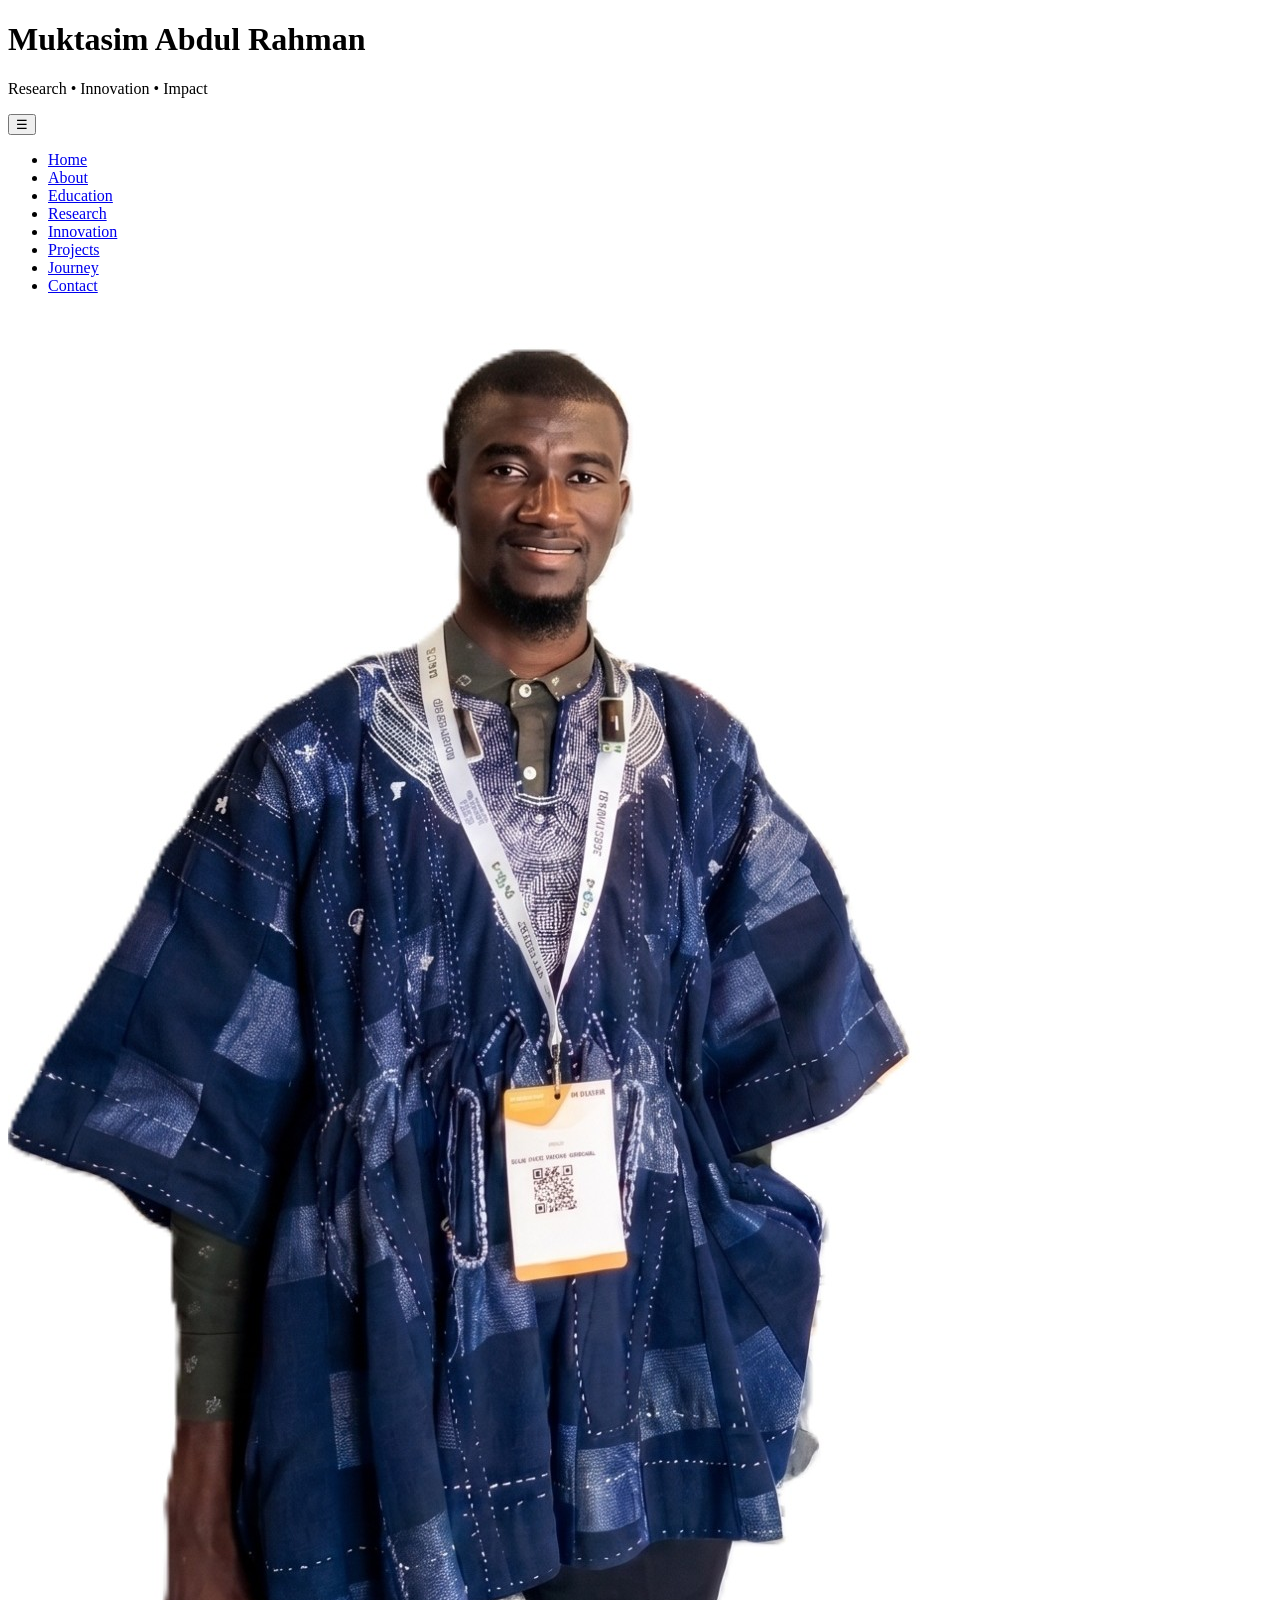
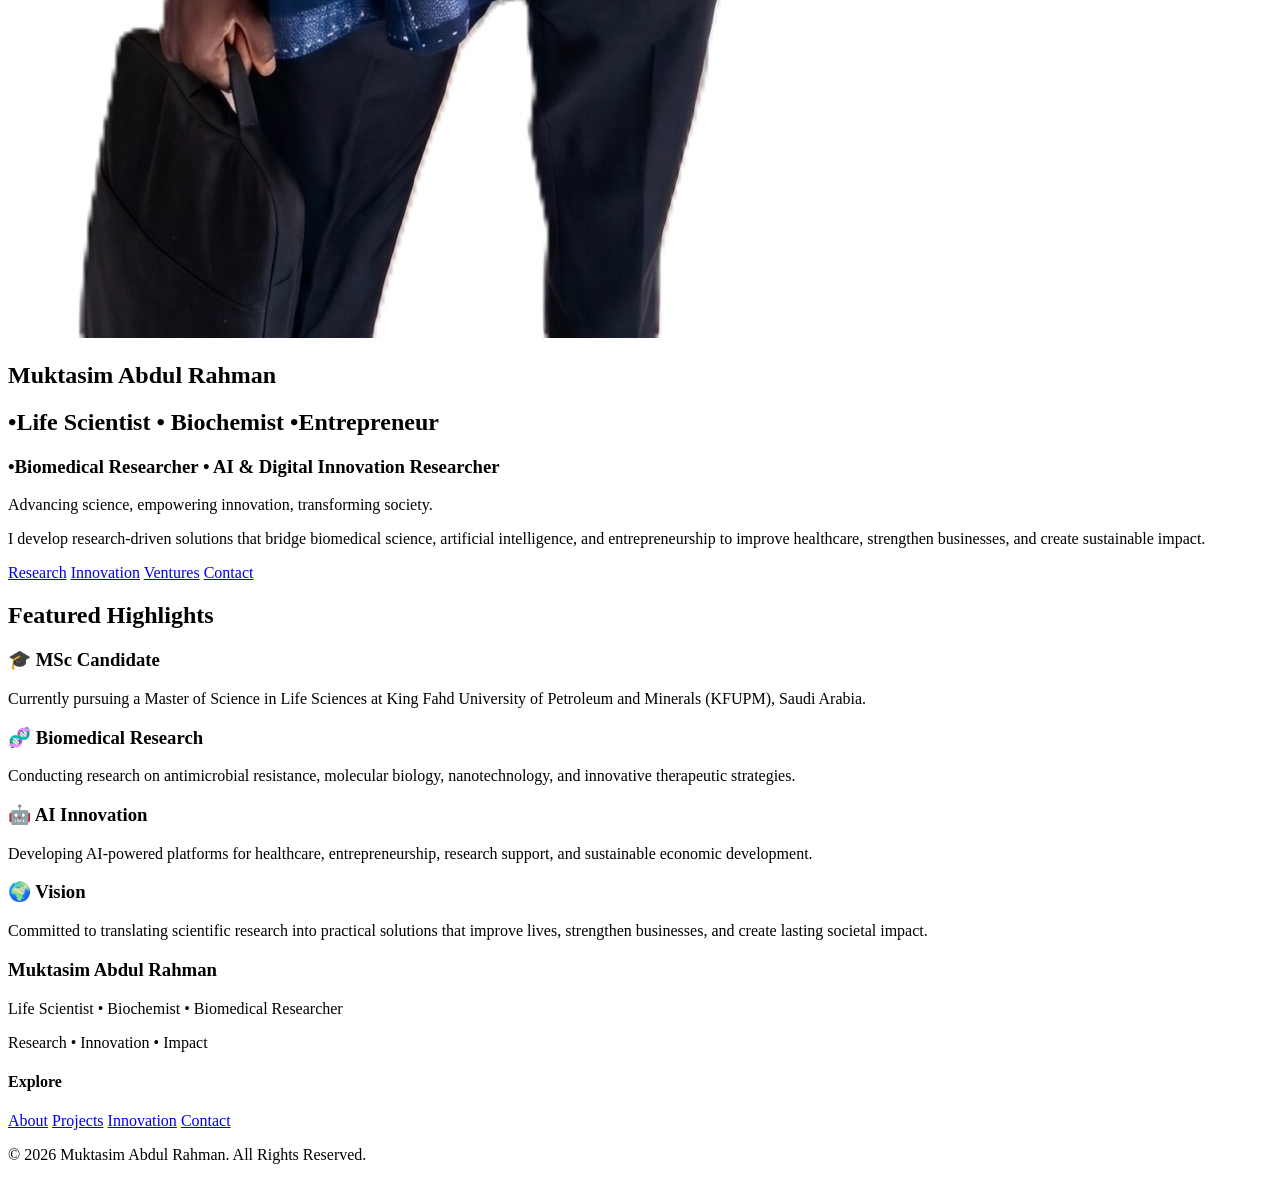
==== commit cb289fc4: "meta updated" ====
--- a/index.html
+++ b/index.html
@@ -4,7 +4,28 @@
     <meta charset="UTF-8">
     <meta name="viewport" content="width=device-width, initial-scale=1.0">
     <title>Muktasim Abdul Rahman | Research • Innovation • Impact</title>
-    <link rel="stylesheet" href="css/style.css">
+    <!-- Primary Meta Tags -->
+     <meta name="title" content="Muktasim Abdul Rahman">
+     <meta name="description" content="Official website of Muktasim Abdul Rahman – Life Scientist, Biochemist, Biomedical Researcher, and AI & Digital Innovation Researcher.">
+
+<!-- Open Graph -->
+<meta property="og:type" content="website">
+<meta property="og:site_name" content="Muktasim Abdul Rahman">
+<meta property="og:title" content="Muktasim Abdul Rahman">
+<meta property="og:description" content="Life Scientist | Biochemist | Biomedical Researcher | AI & Digital Innovation Researcher">
+<meta property="og:url" content="https://muktasim334.github.io/muktasimabdulrahman.github.io/">
+<meta property="og:image" content="https://muktasim334.github.io/muktasimabdulrahman.github.io/images/preview.jpg">
+<meta property="og:image:secure_url" content="https://muktasim334.github.io/muktasimabdulrahman.github.io/images/preview.jpg">
+<meta property="og:image:type" content="image/jpeg">
+<meta property="og:image:width" content="1200">
+<meta property="og:image:height" content="630">
+<meta property="og:image:alt" content="Muktasim Abdul Rahman – Life Scientist and Biochemist">
+
+<!-- Twitter/X -->
+<meta name="twitter:card" content="summary_large_image">
+<meta name="twitter:title" content="Muktasim Abdul Rahman">
+<meta name="twitter:description" content="Life Scientist | Biochemist | Biomedical Researcher | AI & Digital Innovation Researcher">
+<meta name="twitter:image" content="https://muktasim334.github.io/muktasimabdulrahman.github.io/images/preview.jpg">
 </head>
 <body>
 
@@ -218,7 +239,7 @@
 </div>
 
 </footer>
-    <script src="script.js"></script>
+<script src="js/navigation.js"></script>
   
 </body>
 </html>
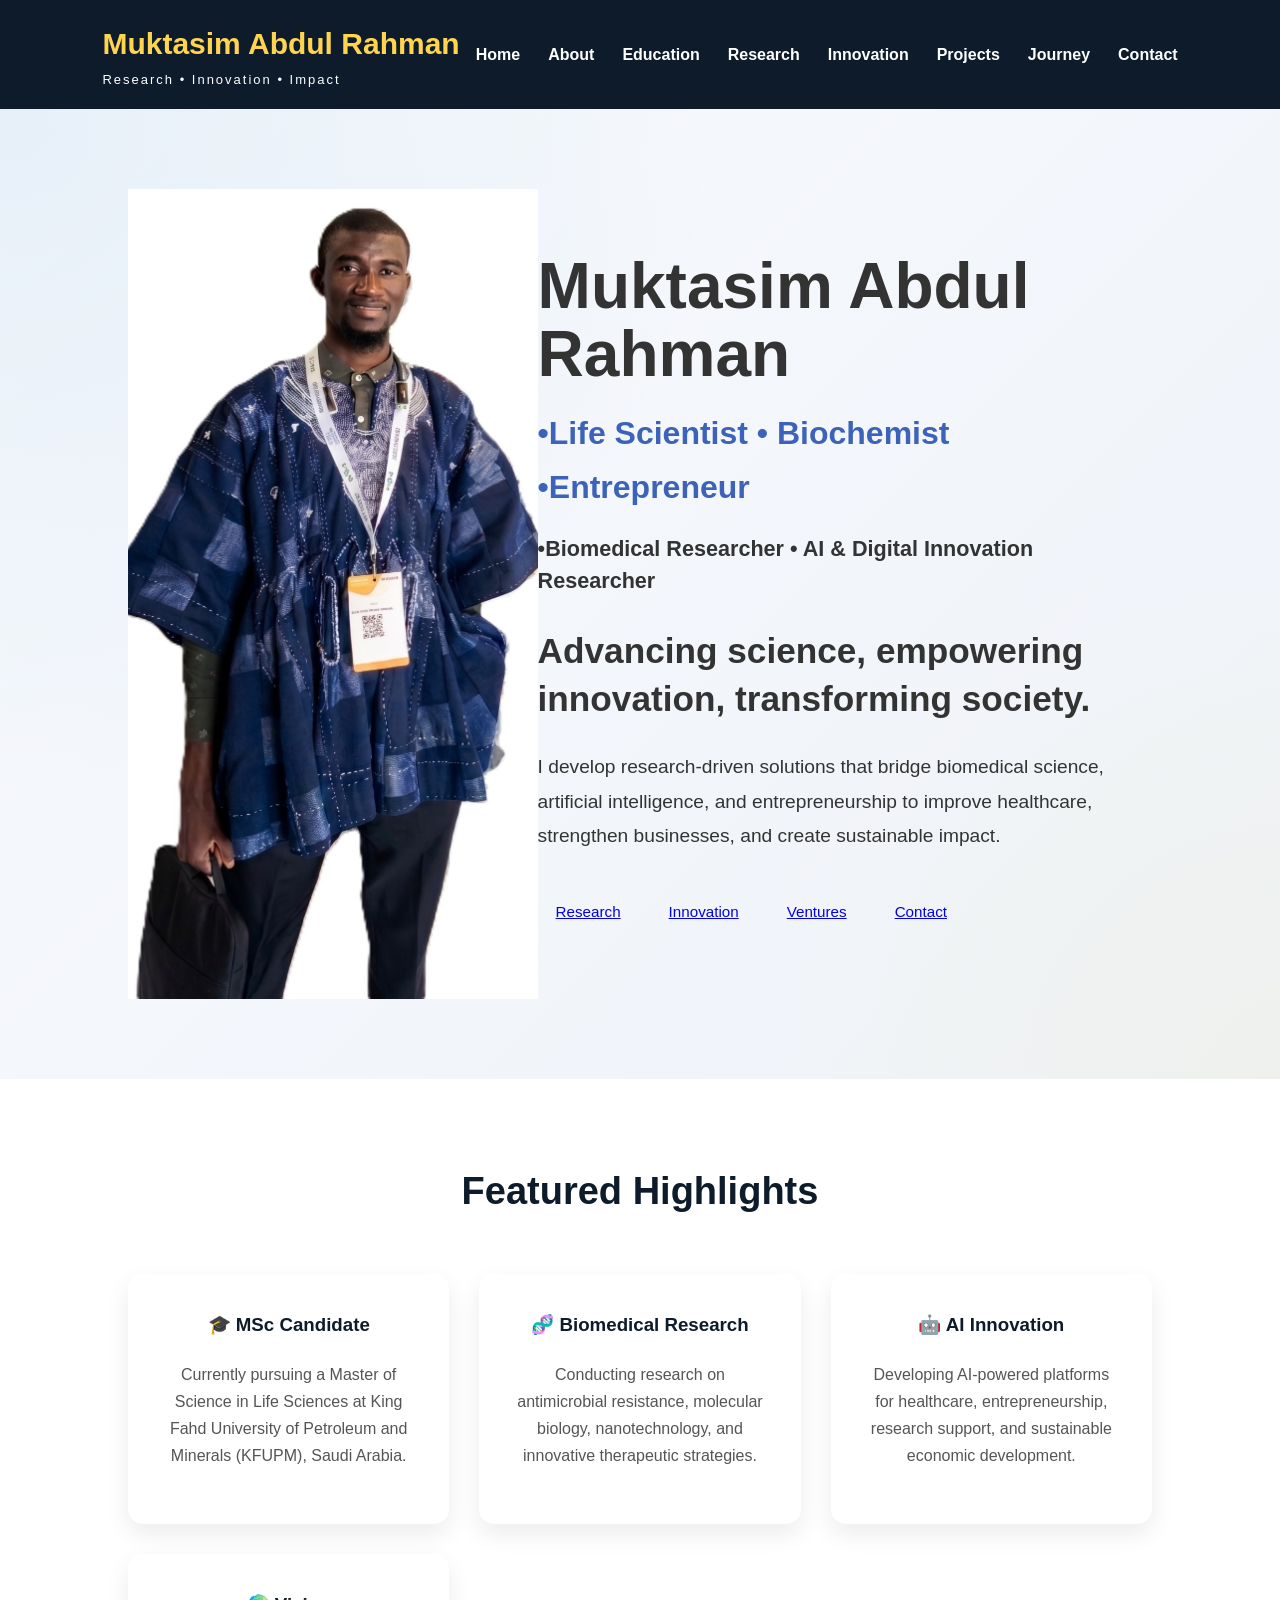
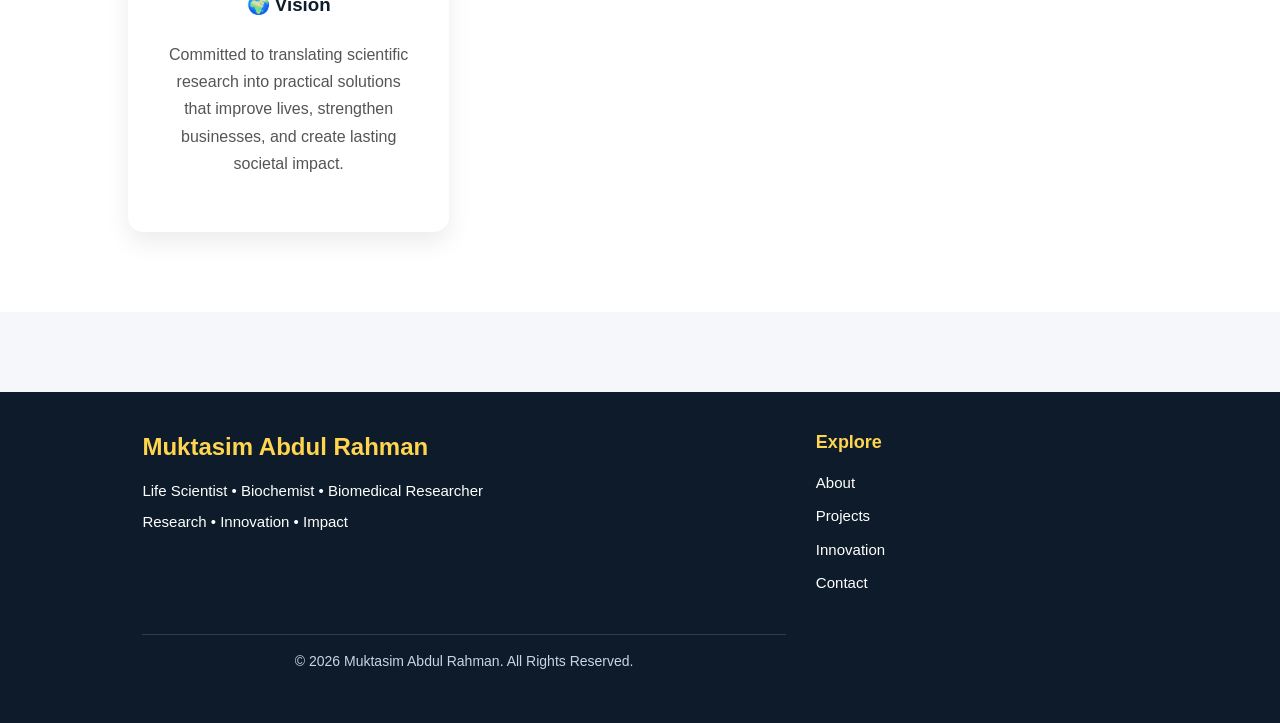
==== commit 618e36ef: "normalized website" ====
--- a/index.html
+++ b/index.html
@@ -3,29 +3,8 @@
 <head>
     <meta charset="UTF-8">
     <meta name="viewport" content="width=device-width, initial-scale=1.0">
-    <title>Muktasim Abdul Rahman | Research • Innovation • Impact</title>
-    <!-- Primary Meta Tags -->
-     <meta name="title" content="Muktasim Abdul Rahman">
-     <meta name="description" content="Official website of Muktasim Abdul Rahman – Life Scientist, Biochemist, Biomedical Researcher, and AI & Digital Innovation Researcher.">
-
-<!-- Open Graph -->
-<meta property="og:type" content="website">
-<meta property="og:site_name" content="Muktasim Abdul Rahman">
-<meta property="og:title" content="Muktasim Abdul Rahman">
-<meta property="og:description" content="Life Scientist | Biochemist | Biomedical Researcher | AI & Digital Innovation Researcher">
-<meta property="og:url" content="https://muktasim334.github.io/muktasimabdulrahman.github.io/">
-<meta property="og:image" content="https://muktasim334.github.io/muktasimabdulrahman.github.io/images/preview.jpg">
-<meta property="og:image:secure_url" content="https://muktasim334.github.io/muktasimabdulrahman.github.io/images/preview.jpg">
-<meta property="og:image:type" content="image/jpeg">
-<meta property="og:image:width" content="1200">
-<meta property="og:image:height" content="630">
-<meta property="og:image:alt" content="Muktasim Abdul Rahman – Life Scientist and Biochemist">
-
-<!-- Twitter/X -->
-<meta name="twitter:card" content="summary_large_image">
-<meta name="twitter:title" content="Muktasim Abdul Rahman">
-<meta name="twitter:description" content="Life Scientist | Biochemist | Biomedical Researcher | AI & Digital Innovation Researcher">
-<meta name="twitter:image" content="https://muktasim334.github.io/muktasimabdulrahman.github.io/images/preview.jpg">
+    <title>Muktasim Abdul Rahman</title>
+    <link rel="stylesheet" href="css/style.css">
 </head>
 <body>
 
--- a/css/style.css
+++ b/css/style.css
@@ -0,0 +1,1549 @@
+/* ===========================
+   RESET
+=========================== */
+
+*{
+    margin:0;
+    padding:0;
+    box-sizing:border-box;
+}
+
+/* ===========================
+   BODY
+=========================== */
+
+html{
+    scroll-behavior:smooth;
+}
+
+body{
+
+    font-family:Arial, Helvetica, sans-serif;
+
+    background:#f5f7fa;
+
+    color:#333;
+
+    line-height:1.7;
+
+}
+
+/* ===================================
+HEADER
+=================================== */
+
+header{
+
+    position:sticky;
+
+    top:0;
+
+    background:#0d1b2a;
+
+    display:flex;
+
+    justify-content:space-between;
+
+    align-items:center;
+
+    padding:18px 8%;
+
+    z-index:1000;
+
+}
+
+.brand h1{
+
+    color:#FFD54F;
+
+    font-size:30px;
+
+}
+
+.brand p{
+
+    color:white;
+
+    font-size:13px;
+
+    letter-spacing:2px;
+
+}
+
+nav ul{
+
+    display:flex;
+
+    list-style:none;
+
+    gap:28px;
+
+}
+
+nav a{
+
+    color:white;
+
+    text-decoration:none;
+
+    font-weight:600;
+
+    transition:.3s;
+
+}
+
+nav a:hover{
+
+    color:#FFD54F;
+
+}
+
+.menu-toggle{
+
+    display:none;
+
+}
+
+/* ===========================
+   GENERAL SECTIONS
+=========================== */
+
+section{
+
+    padding:80px 10%;
+
+}
+
+section h2{
+
+    color:#0d1b2a;
+
+    font-size:38px;
+
+    margin-bottom:20px;
+
+}
+
+section p{
+
+    margin-bottom:20px;
+
+    font-size:18px;
+
+}
+
+
+/* ===========================
+   HIGHLIGHTS
+=========================== */
+
+#highlights{
+
+    background:white;
+
+    text-align:center;
+
+}
+
+#highlights h2{
+
+    margin-bottom:50px;
+
+}
+
+.highlight-container{
+
+    display:grid;
+
+    grid-template-columns:repeat(auto-fit,minmax(250px,1fr));
+
+    gap:30px;
+
+}
+
+.card{
+
+    background:white;
+
+    padding:35px;
+
+    border-radius:15px;
+
+    box-shadow:0 10px 25px rgba(0,0,0,.08);
+
+    transition:.3s;
+
+}
+
+.card:hover{
+
+    transform:translateY(-10px);
+
+}
+
+.card h3{
+
+    color:#0d1b2a;
+
+    margin-bottom:20px;
+
+}
+
+.card p{
+
+    font-size:16px;
+
+    color:#555;
+
+}
+.hero {
+    background:
+        radial-gradient(circle at top left,
+        rgba(25,118,210,0.08) 0%,
+        transparent 45%),
+        radial-gradient(circle at bottom right,
+        rgba(255,193,7,0.05) 0%,
+        transparent 35%),
+        linear-gradient(
+            135deg,
+            #f8fafc 0%,
+            #f3f6fb 50%,
+            #eef3f9 100%
+        );
+}
+/* ===========================
+   SECTION TITLE
+=========================== */
+
+.section-title{
+
+    text-align:center;
+
+    margin-bottom:60px;
+
+}
+
+.section-title h2{
+
+    font-size:42px;
+
+    color:#0d1b2a;
+
+}
+
+.section-title p{
+
+    max-width:700px;
+
+    margin:20px auto;
+
+    color:#666;
+
+    font-size:18px;
+
+}
+
+/* ===========================
+   EDUCATION TIMELINE
+=========================== */
+
+.timeline{
+
+    position:relative;
+
+    max-width:1000px;
+
+    margin:auto;
+
+}
+
+.timeline::before{
+
+    content:"";
+
+    position:absolute;
+
+    left:180px;
+
+    width:4px;
+
+    background:#d4af37;
+
+    top:0;
+
+    bottom:0;
+
+}
+
+.timeline-item{
+
+    display:flex;
+
+    margin-bottom:60px;
+
+}
+
+.timeline-year{
+
+    width:170px;
+
+    font-weight:bold;
+
+    color:#0d1b2a;
+
+    font-size:20px;
+
+    text-align:right;
+
+    padding-right:30px;
+
+}
+
+.timeline-content{
+
+    background:white;
+
+    padding:30px;
+
+    border-radius:15px;
+
+    box-shadow:0 10px 25px rgba(0,0,0,.08);
+
+    flex:1;
+
+}
+
+.timeline-content h3{
+
+    color:#0d1b2a;
+
+    margin-bottom:10px;
+
+}
+
+.timeline-content h4{
+
+    color:#d4af37;
+
+    margin-bottom:20px;
+
+}
+/* ===========================
+   RESEARCH
+=========================== */
+
+#research{
+
+    background:#f8f9fb;
+
+}
+
+.research-grid{
+
+    display:grid;
+
+    grid-template-columns:repeat(auto-fit,minmax(320px,1fr));
+
+    gap:30px;
+
+}
+
+.research-card{
+
+    background:white;
+
+    padding:35px;
+
+    border-radius:15px;
+
+    box-shadow:0 10px 25px rgba(0,0,0,.08);
+
+    transition:.3s;
+
+}
+
+.research-card:hover{
+
+    transform:translateY(-8px);
+
+}
+
+.research-card h3{
+
+    color:#0d1b2a;
+
+    margin-bottom:15px;
+
+}
+
+.research-card h4{
+
+    color:#d4af37;
+
+    margin-bottom:20px;
+
+}
+
+.research-card ul{
+
+    margin-left:20px;
+
+}
+
+.research-card li{
+
+    margin-bottom:10px;
+
+}
+/* ===========================
+   INNOVATION
+=========================== */
+
+#innovation{
+
+    background:white;
+
+}
+
+/* ===========================
+   Innovation & Technology Cards
+=========================== */
+
+.innovation-grid{
+    display:grid;
+    grid-template-columns:repeat(auto-fit,minmax(500px,1fr));
+    gap:35px;
+    margin-top:40px;
+}
+
+/* Card */
+
+.innovation-card{
+    background:#fff;
+    border-radius:22px;
+    overflow:hidden;
+    box-shadow:0 18px 45px rgba(0,0,0,.08);
+    transition:.35s ease;
+    display:flex;
+    flex-direction:column;
+}
+
+.innovation-card:hover{
+    transform:translateY(-8px);
+    box-shadow:0 25px 60px rgba(0,0,0,.15);
+}
+
+/* Image */
+
+.innovation-card img{
+    width:100%;
+    height:320px;
+    object-fit:cover;
+    object-position:center;
+    display:block;
+}
+
+/* Card Body */
+
+.innovation-content{
+    padding:30px;
+    flex:1;
+}
+
+/* Title */
+
+.innovation-content h3{
+    font-size:2rem;
+    font-weight:700;
+    color:#0d2340;
+    margin-bottom:18px;
+    line-height:1.25;
+}
+
+/* Description */
+
+.innovation-content p{
+    font-size:1.2rem;
+    line-height:1.8;
+    color:#5d6b82;
+    margin-bottom:0;
+}
+
+/* Remove any text overlay from images */
+
+.image-overlay{
+    display:none;
+}
+
+/* Mobile */
+
+@media (max-width:768px){
+
+    .innovation-grid{
+        grid-template-columns:1fr;
+    }
+
+    .innovation-card img{
+        height:240px;
+    }
+
+    .innovation-content{
+        padding:24px;
+    }
+
+    .innovation-content h3{
+        font-size:1.6rem;
+    }
+
+    .innovation-content p{
+        font-size:1.05rem;
+    }
+
+}
+.about-top{
+    display:flex;
+    align-items:flex-start;
+    gap:60px;
+    margin-bottom:40px;
+}
+
+.about-image{
+    flex:0 0 360px;
+}
+
+.about-image img{
+    width:100%;
+    border-radius:20px;
+}
+
+.about-intro{
+    flex:1;
+}
+
+.about-top{
+    display:flex;
+    gap:60px;
+    align-items:flex-start;
+    margin-bottom:40px;
+}
+
+.about-image{
+    flex:0 0 360px;
+}
+
+.about-image img{
+    width:100%;
+    border-radius:20px;
+    display:block;
+}
+
+.about-intro{
+    flex:1;
+}
+
+.about-content{
+    width:100%;
+}
+
+.about-content p{
+    margin-bottom:28px;
+}
+.education{
+
+    padding:100px 8%;
+    background:#f8fafc;
+
+}
+
+.section-title{
+
+    text-align:center;
+    margin-bottom:60px;
+
+}
+
+.section-title h2{
+
+    font-size:48px;
+    margin-bottom:20px;
+    color:#0f172a;
+
+}
+
+.section-title p{
+
+    font-size:20px;
+    color:#64748b;
+    max-width:700px;
+    margin:auto;
+    line-height:1.8;
+
+}
+
+.edu-card{
+
+    display:grid;
+    grid-template-columns:40% 60%;
+
+    background:#fff;
+
+    margin-bottom:50px;
+
+    border-radius:18px;
+
+    overflow:hidden;
+
+    box-shadow:0 15px 35px rgba(0,0,0,.12);
+
+    transition:.35s;
+
+}
+
+.edu-card:hover{
+
+    transform:translateY(-8px);
+
+}
+
+.edu-image{
+
+    overflow:hidden;
+
+}
+
+.edu-image img{
+
+    width:100%;
+    height:100%;
+    object-fit:cover;
+    display:block;
+
+}
+
+.edu-content{
+
+    padding:45px;
+
+}
+
+.edu-year{
+
+    display:inline-block;
+
+    background:#FFD54F;
+
+    color:#000;
+
+    padding:8px 18px;
+
+    border-radius:30px;
+
+    font-weight:600;
+
+    margin-bottom:20px;
+
+}
+
+.edu-content h3{
+
+    font-size:32px;
+
+    margin-bottom:12px;
+
+    color:#0f172a;
+
+}
+
+.edu-content h4{
+
+    color:#D4A017;
+
+    margin-bottom:25px;
+
+    font-size:22px;
+
+}
+
+.edu-content p{
+
+    font-size:18px;
+
+    line-height:1.8;
+
+    color:#475569;
+
+}
+
+@media(max-width:900px){
+
+.edu-card{
+
+grid-template-columns:1fr;
+
+}
+
+.edu-image{
+
+height:280px;
+
+}
+
+.edu-content{
+
+padding:30px;
+
+}
+
+.section-title h2{
+
+font-size:38px;
+
+}
+
+.edu-content h3{
+
+font-size:26px;
+
+}
+
+}
+/* ===================================
+   RESEARCH IMAGE SLIDER
+===================================*/
+
+.research-slider{
+    position: relative;
+    max-width: 900px;
+    width: 100%;
+    margin: 40px auto 60px;
+    border-radius: 20px;
+    overflow: hidden;
+    box-shadow: 0 15px 35px rgba(0,0,0,.15);
+    background: #fff;
+}
+
+.slides{
+
+    display:none;
+
+    width:100%;
+
+}
+
+.slides.active{
+
+    display:block;
+
+}
+
+.slides img{
+    width:100%;
+    height:500px;
+    object-fit:contain;
+    display:block;
+    background:#f8f9fb;
+}
+
+.slides img:hover{
+
+    transform:scale(1.02);
+
+}
+
+.fade{
+
+    animation:fadeEffect 1s;
+
+}
+
+@keyframes fadeEffect{
+
+    from{
+
+        opacity:.3;
+
+    }
+
+    to{
+
+        opacity:1;
+
+    }
+
+}
+
+.prev,
+.next{
+
+    position:absolute;
+
+    top:50%;
+
+    transform:translateY(-50%);
+
+    font-size:28px;
+
+    font-weight:bold;
+
+    padding:14px;
+
+    cursor:pointer;
+
+    color:white;
+
+    background:rgba(0,0,0,.45);
+
+    user-select:none;
+
+    transition:.3s;
+
+}
+
+.prev{
+
+    left:15px;
+
+}
+
+.next{
+
+    right:15px;
+
+}
+
+.prev:hover,
+.next:hover{
+
+    background:#d4af37;
+
+}
+
+.slider-dots{
+
+    position:absolute;
+
+    bottom:18px;
+
+    width:100%;
+
+    text-align:center;
+
+}
+
+.dot{
+
+    display:inline-block;
+
+    width:12px;
+
+    height:12px;
+
+    margin:0 5px;
+
+    border-radius:50%;
+
+    background:#ddd;
+
+    cursor:pointer;
+
+}
+
+.dot.active{
+
+    background:#d4af37;
+
+}
+
+@media(max-width:768px){
+
+.slides img{
+
+height:320px;
+
+}
+
+}
+/*====================================
+            GALLERY
+====================================*/
+
+#gallery{
+
+    background:#f8fafc;
+
+}
+
+.gallery-category{
+
+    margin-top:70px;
+
+}
+
+.gallery-category h3{
+
+    font-size:32px;
+
+    color:#0f172a;
+
+    margin-bottom:30px;
+
+    padding-left:5px;
+
+}
+
+.gallery-grid{
+
+    display:grid;
+
+    grid-template-columns:repeat(auto-fit,minmax(320px,1fr));
+
+    gap:30px;
+
+}
+
+.gallery-card{
+
+    background:#fff;
+
+    border-radius:18px;
+
+    overflow:hidden;
+
+    box-shadow:0 15px 35px rgba(0,0,0,.10);
+
+    transition:.35s;
+
+}
+
+.gallery-card:hover{
+
+    transform:translateY(-8px);
+
+}
+
+.gallery-card img{
+
+    width:100%;
+
+    height:260px;
+
+    object-fit:cover;
+
+    display:block;
+
+    transition:.5s;
+
+}
+
+.gallery-card:hover img{
+
+    transform:scale(1.05);
+
+}
+
+.gallery-content{
+
+    padding:25px;
+
+}
+
+.gallery-content h4{
+
+    color:#0f172a;
+
+    margin-bottom:15px;
+
+    font-size:22px;
+
+}
+
+.gallery-content p{
+
+    color:#64748b;
+
+    font-size:16px;
+
+    line-height:1.8;
+
+}
+
+@media(max-width:768px){
+
+.gallery-category h3{
+
+    font-size:26px;
+
+}
+
+.gallery-card img{
+
+    height:220px;
+
+}
+}
+
+/*====================================
+            CONTACT
+====================================*/
+
+#contact{
+
+    background:#ffffff;
+
+}
+
+.contact-container{
+
+    display:grid;
+
+    grid-template-columns:repeat(auto-fit,minmax(420px,1fr));
+
+    gap:40px;
+
+    margin-top:50px;
+
+}
+
+.contact-card{
+
+    background:#f8fafc;
+
+    padding:40px;
+
+    border-radius:18px;
+
+    box-shadow:0 12px 30px rgba(0,0,0,.08);
+
+}
+
+.contact-card h3{
+
+    color:#0f172a;
+
+    margin-bottom:30px;
+
+    font-size:28px;
+
+}
+
+.contact-item{
+
+    display:flex;
+
+    gap:18px;
+
+    margin-bottom:30px;
+
+}
+
+.contact-item span{
+
+    font-size:28px;
+
+}
+
+.contact-item strong{
+
+    color:#0f172a;
+
+}
+
+.contact-item p{
+
+    margin-top:6px;
+
+    color:#64748b;
+
+}
+
+.contact-item a{
+
+    color:#0d1b2a;
+
+    text-decoration:none;
+
+}
+
+.contact-link{
+
+    display:block;
+
+    padding:16px 20px;
+
+    margin-bottom:18px;
+
+    background:white;
+
+    border-radius:12px;
+
+    text-decoration:none;
+
+    color:#0d1b2a;
+
+    font-weight:600;
+
+    transition:.3s;
+
+    border-left:5px solid #d4af37;
+
+}
+
+.contact-link:hover{
+
+    background:#d4af37;
+
+    color:white;
+
+    transform:translateX(8px);
+
+}
+/*====================================
+            FOOTER
+====================================*/
+
+footer{
+
+    background:#0d1b2a;
+
+    color:white;
+
+    margin-top:80px;
+
+}
+
+.footer-container{
+
+    max-width:1200px;
+
+    margin:auto;
+
+    padding:35px 8%;
+
+    display:grid;
+
+    grid-template-columns:2fr 1fr;
+
+    gap:30px;
+
+    align-items:start;
+
+}
+
+.footer-left h3{
+
+    color:#FFD54F;
+
+    margin-bottom:10px;
+
+    font-size:24px;
+
+}
+
+.footer-left p{
+
+    margin-bottom:6px;
+
+    font-size:15px;
+
+}
+
+.footer-middle h4{
+
+    color:#FFD54F;
+
+    margin-bottom:12px;
+
+    font-size:18px;
+
+}
+
+.footer-middle a{
+
+    display:block;
+
+    margin-bottom:8px;
+
+    color:white;
+
+    text-decoration:none;
+
+    font-size:15px;
+
+    transition:.3s;
+
+}
+
+.footer-middle a:hover{
+
+    color:#FFD54F;
+
+}
+
+.footer-bottom{
+
+    text-align:center;
+
+    border-top:1px solid rgba(255,255,255,.15);
+
+    padding:15px;
+
+    color:#cbd5e1;
+
+    font-size:14px;
+
+}
+/* HERO */
+
+.hero{
+    display:flex;
+    align-items:center;
+    min-height:calc(100vh - 90px);   /* Navbar height */
+    width:100%;
+}
+
+/* LEFT SIDE */
+.hero-image{
+    flex:0 0 40%;
+    height:calc(100vh - 90px);
+    overflow:hidden;
+    display:flex;
+    align-items:flex-end;
+    justify-content:center;
+}
+
+.hero-image img{
+    height:100%;
+    width:auto;
+    display:block;
+}
+
+/* RIGHT SIDE */
+.hero-content h1{
+    font-size:4rem;      /* was 5rem */
+    line-height:1.05;
+    margin-bottom:18px;
+    font-weight:800;
+}
+
+.hero-content h2{
+    font-size:2rem;      /* was 2.5rem */
+    margin-bottom:18px;
+    color:#3d63b8;
+}
+
+.hero-content h3{
+    font-size:1.35rem;   /* was 2rem */
+    line-height:1.5;
+    margin-bottom:30px;
+    font-weight:600;
+}
+
+.tagline{
+    font-size:2.2rem;    /* was 3rem */
+    line-height:1.35;
+    margin-bottom:28px;
+    font-weight:600;
+}
+
+.intro{
+    font-size:1.2rem;    /* was 1.6rem */
+    line-height:1.8;
+    margin-bottom:35px;
+}
+
+/* BUTTONS */
+
+.buttons{
+    display:flex;
+    flex-wrap:nowrap;
+    gap:12px;
+    margin-top:10px;
+}
+
+.buttons a{
+    padding:10px 18px;
+    font-size:0.95rem;
+    white-space:nowrap;
+}
+
+/* MOBILE */
+
+@media(max-width:992px){
+
+.hero{
+
+    flex-direction:column;
+
+    height:auto;
+
+}
+
+.hero-image{
+
+    width:100%;
+
+    height:500px;
+
+}
+
+.hero-content{
+
+    width:100%;
+
+    padding:50px 30px;
+
+}
+
+.hero-content h1{
+
+    font-size:42px;
+
+}
+
+.hero-content h2{
+
+    font-size:24px;
+
+}
+
+.hero-content h3{
+
+    font-size:18px;
+
+}
+
+.tagline{
+
+    font-size:22px;
+
+}
+
+.intro{
+
+    font-size:18px;
+
+}
+
+}
+/* ===============================
+MOBILE NAVIGATION
+=============================== */
+
+@media(max-width:900px){
+
+header{
+
+    flex-wrap:wrap;
+
+}
+
+.menu-toggle{
+
+    display:block;
+
+    background:none;
+
+    border:none;
+
+    color:white;
+
+    font-size:34px;
+
+    cursor:pointer;
+
+}
+
+nav{
+
+    display:none;
+
+    width:100%;
+
+}
+
+nav.active{
+
+    display:block;
+
+}
+
+nav ul{
+
+    flex-direction:column;
+
+    gap:18px;
+
+    margin-top:25px;
+
+    text-align:center;
+
+}
+
+
+    /* HERO */
+
+    .hero{
+    padding:40px 20px;
+}
+    .hero-content{
+
+    display:flex;
+
+    justify-content:space-between;
+
+    align-items:center;
+
+    gap:80px;
+}
+
+    .hero-content{
+
+    display:flex;
+
+    flex-direction:column;
+
+    justify-content:center;
+
+    align-items:center;
+
+    text-align:center;
+
+    gap:30px;
+
+}
+
+    .hero-image{
+
+        order:-1;
+    }
+
+    .hero-image img{
+
+        width:240px;
+
+        margin-bottom:25px;
+
+    }
+
+    .hero-text h2{
+
+        font-size:36px;
+
+    }
+
+    .hero-content h3{
+
+        font-size:22px;
+
+    }
+
+    .hero-content h4{
+
+        font-size:18px;
+
+    }
+
+    .hero-content p{
+
+        font-size:16px;
+
+    }
+
+    /* BUTTONS */
+
+    .hero-buttons{
+
+        display:flex;
+
+        flex-direction:column;
+
+        align-items:center;
+
+        gap:15px;
+
+    }
+
+    .btn{
+
+        width:100%;
+
+        max-width:280px;
+
+        text-align:center;
+
+    }
+
+    /* SECTIONS */
+
+    section{
+
+        padding:60px 20px;
+
+    }
+
+    /* TIMELINE */
+
+    .timeline::before{
+
+        display:none;
+
+    }
+
+    .timeline-item{
+
+        flex-direction:column;
+
+    }
+
+    .timeline-year{
+
+        width:100%;
+
+        text-align:left;
+
+        padding:0;
+
+        margin-bottom:15px;
+
+    }
+
+    /* CARDS */
+
+    .highlight-container,
+
+    .research-grid,
+
+    .innovation-grid,
+
+    .gallery-grid,
+
+    .stats-container{
+
+        grid-template-columns:1fr;
+
+    }
+
+    /* IMAGES */
+
+    img{
+
+        max-width:100%;
+
+        height:auto;
+
+    }
+
+}
+@media (max-width:900px){
+
+    .about-top{
+        flex-direction:column;
+    }
+
+    .about-image{
+        width:100%;
+        max-width:350px;
+        margin:auto;
+    }
+
+}
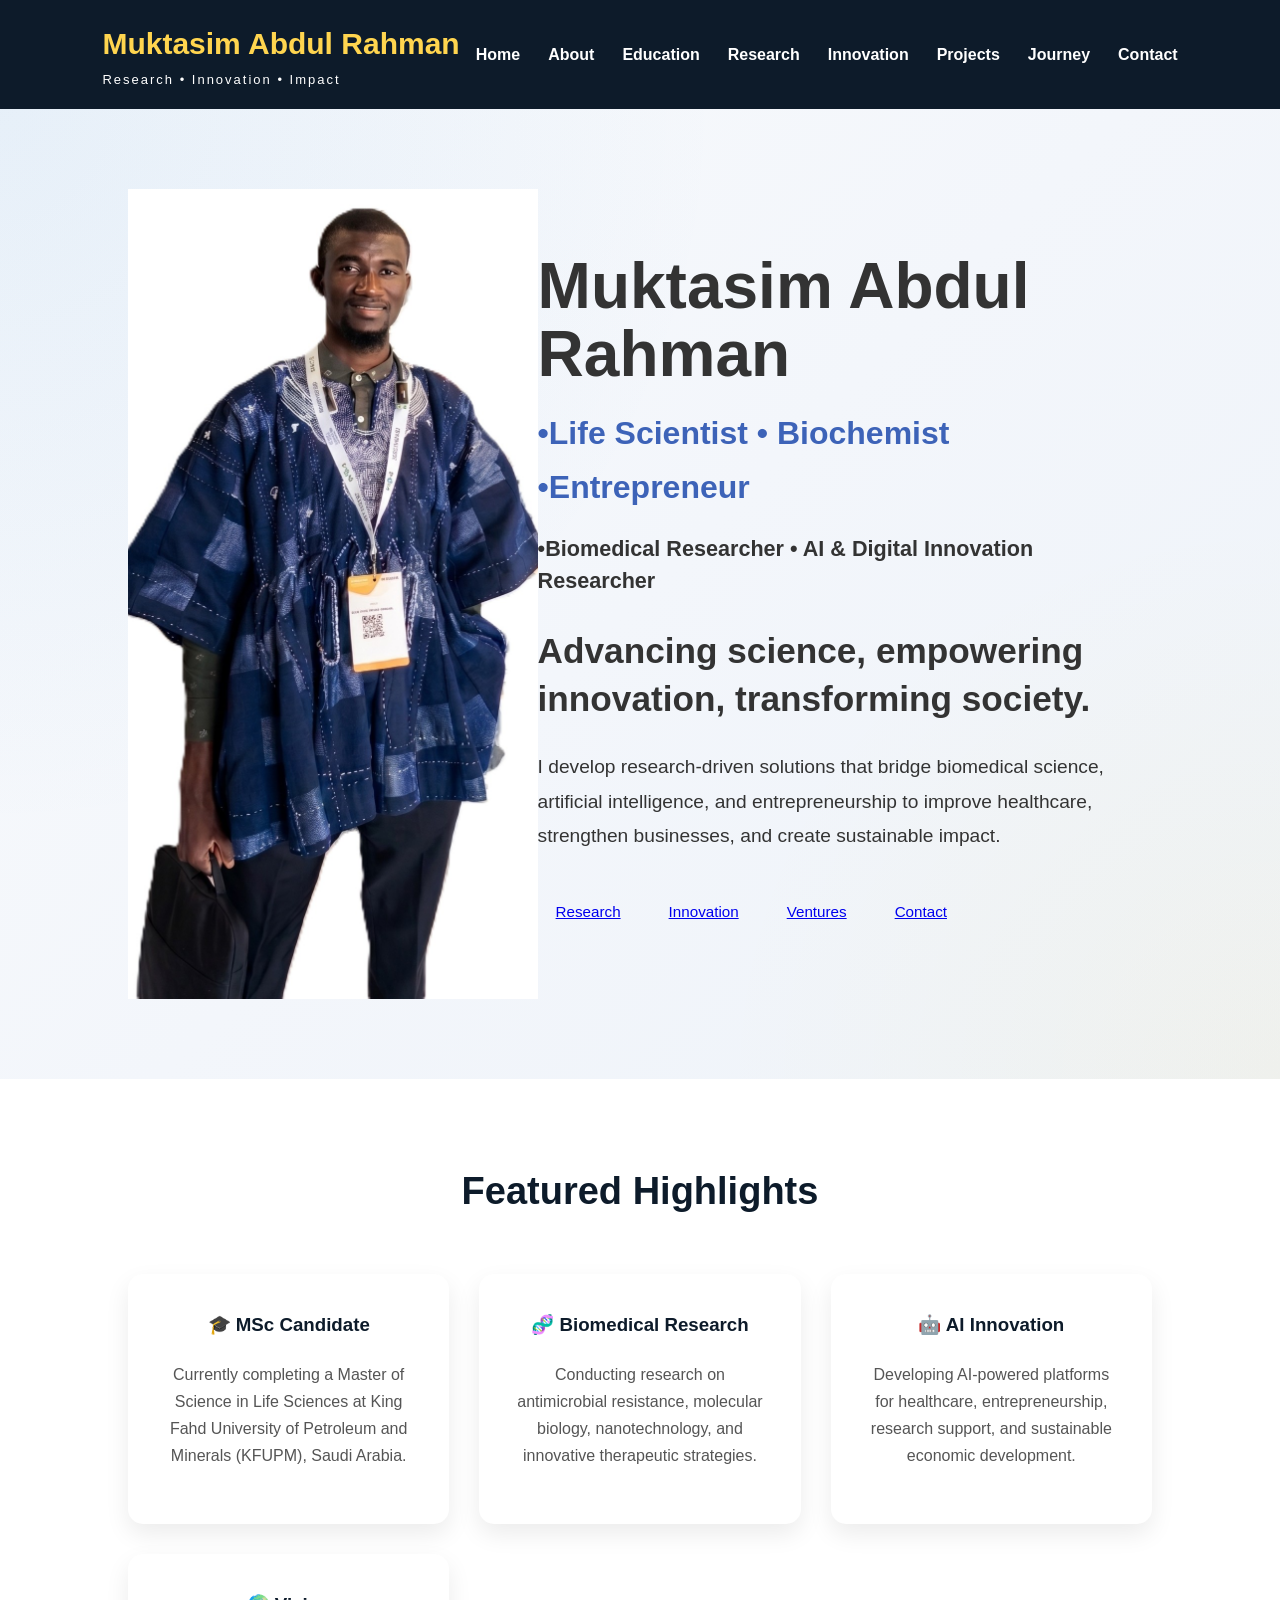
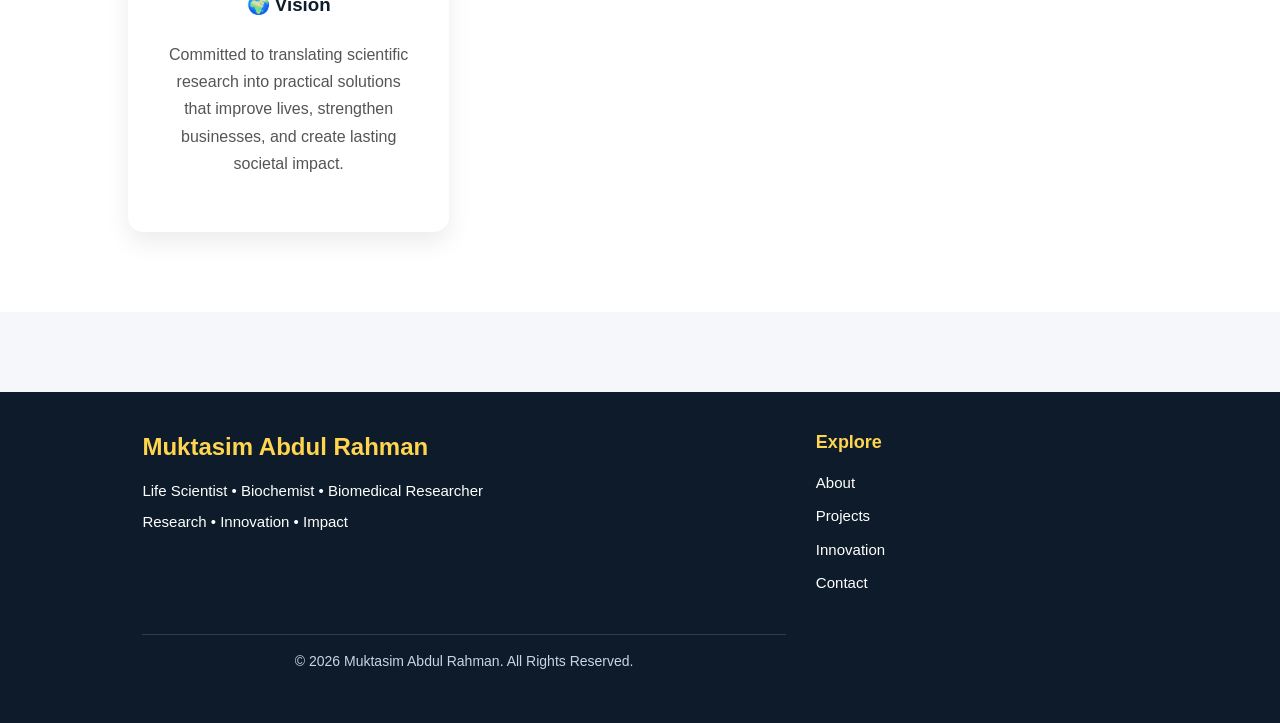
==== commit a537f65a: "google analytics added on index.html" ====
--- a/index.html
+++ b/index.html
@@ -1,6 +1,15 @@
 <!DOCTYPE html>
 <html lang="en">
 <head>
+    <!-- Google tag (gtag.js) -->
+<script async src="https://www.googletagmanager.com/gtag/js?id=G-F3SCYY7N7Z"></script>
+<script>
+  window.dataLayer = window.dataLayer || [];
+  function gtag(){dataLayer.push(arguments);}
+  gtag('js', new Date());
+
+  gtag('config', 'G-F3SCYY7N7Z');
+</script>
     <meta charset="UTF-8">
     <meta name="viewport" content="width=device-width, initial-scale=1.0">
     <title>Muktasim Abdul Rahman</title>
@@ -122,7 +131,7 @@
             <h3>🎓 MSc Candidate</h3>
 
             <p>
-                Currently pursuing a Master of Science in Life Sciences
+                Currently completing a Master of Science in Life Sciences
                 at King Fahd University of Petroleum and Minerals (KFUPM),
                 Saudi Arabia.
             </p>
